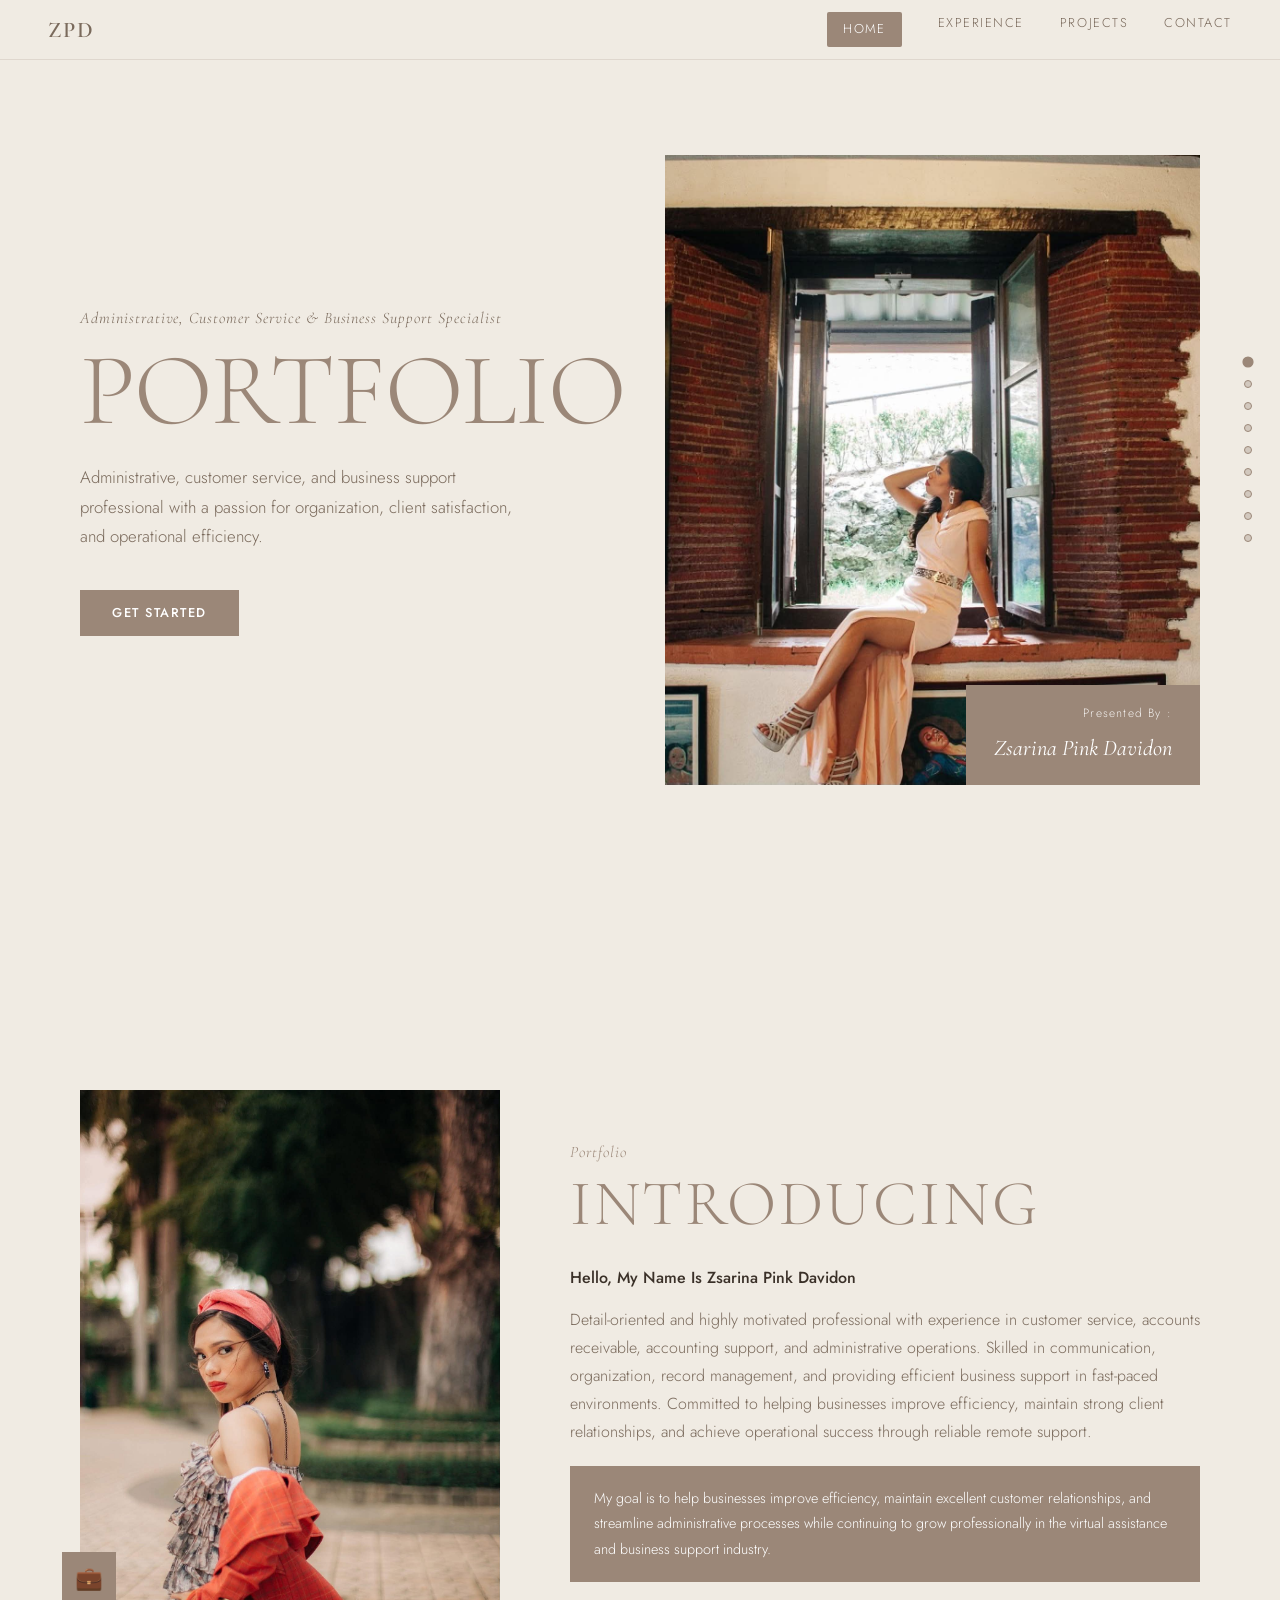
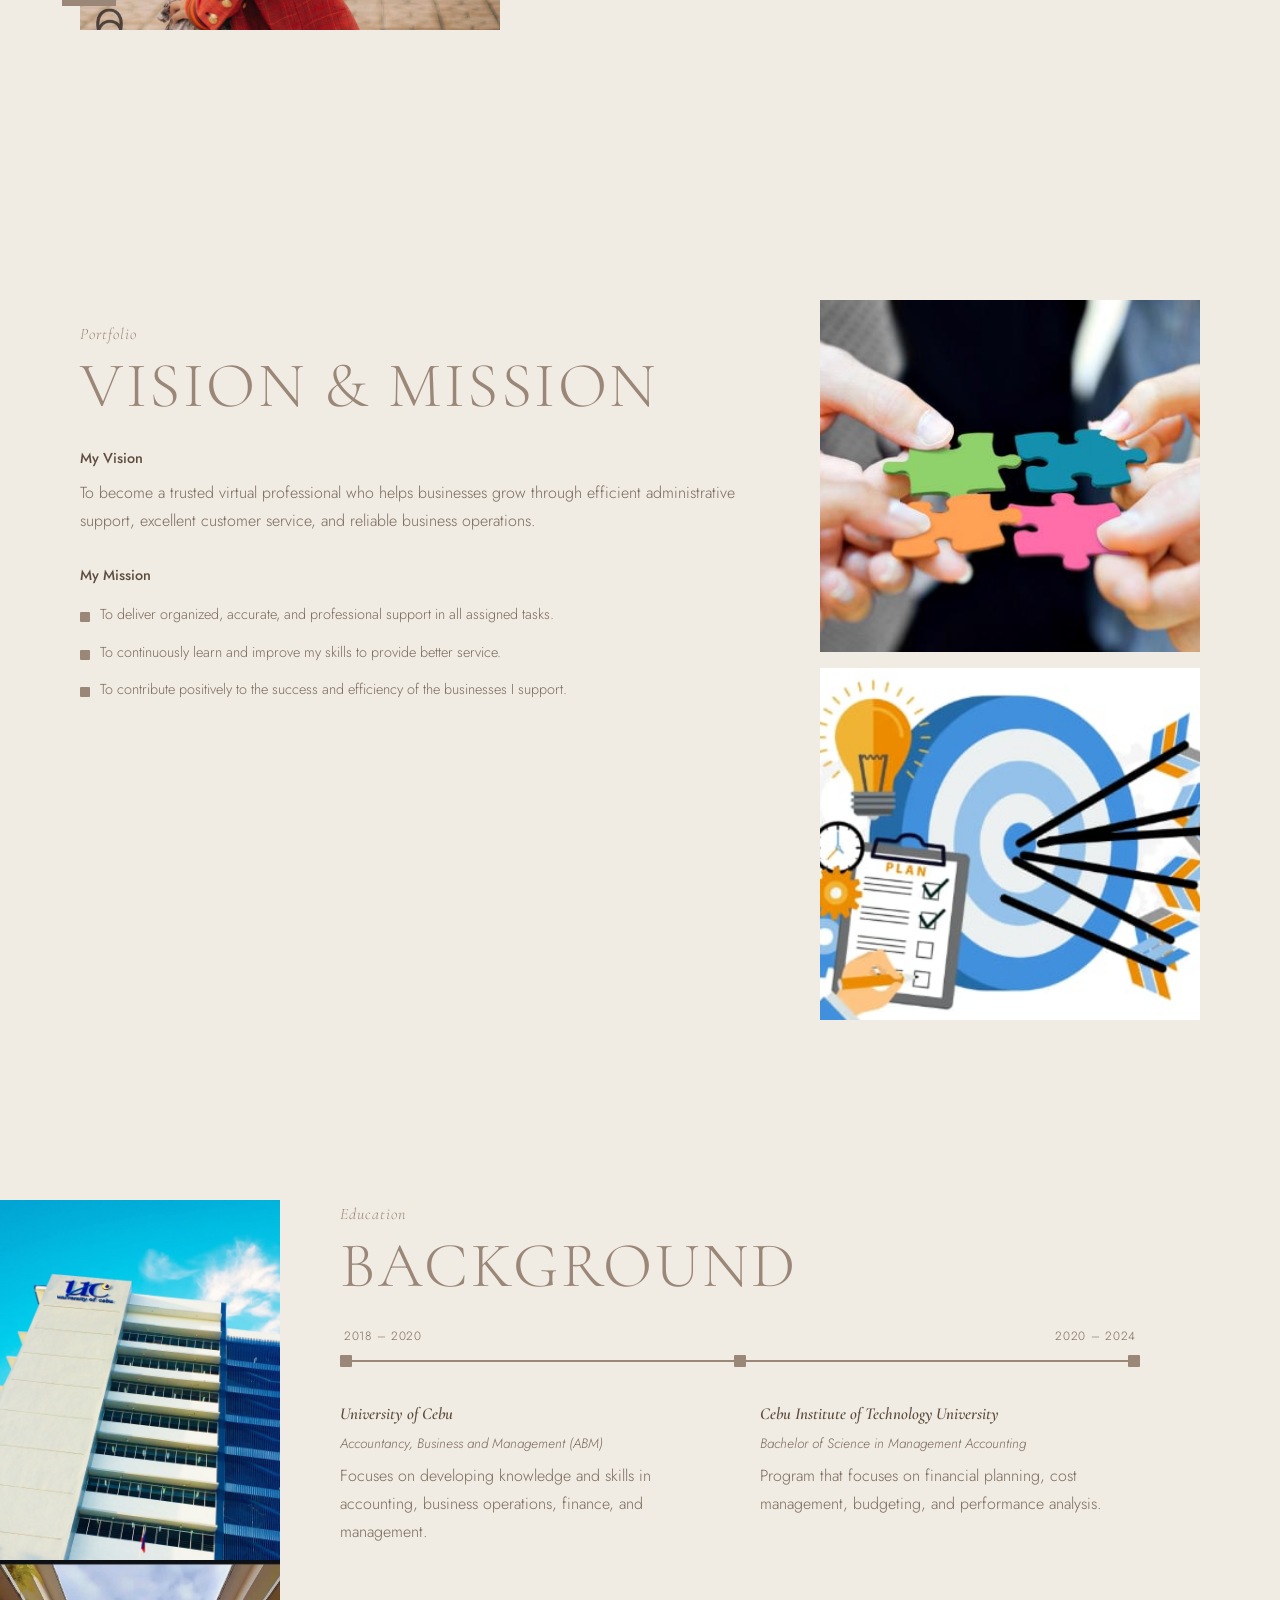
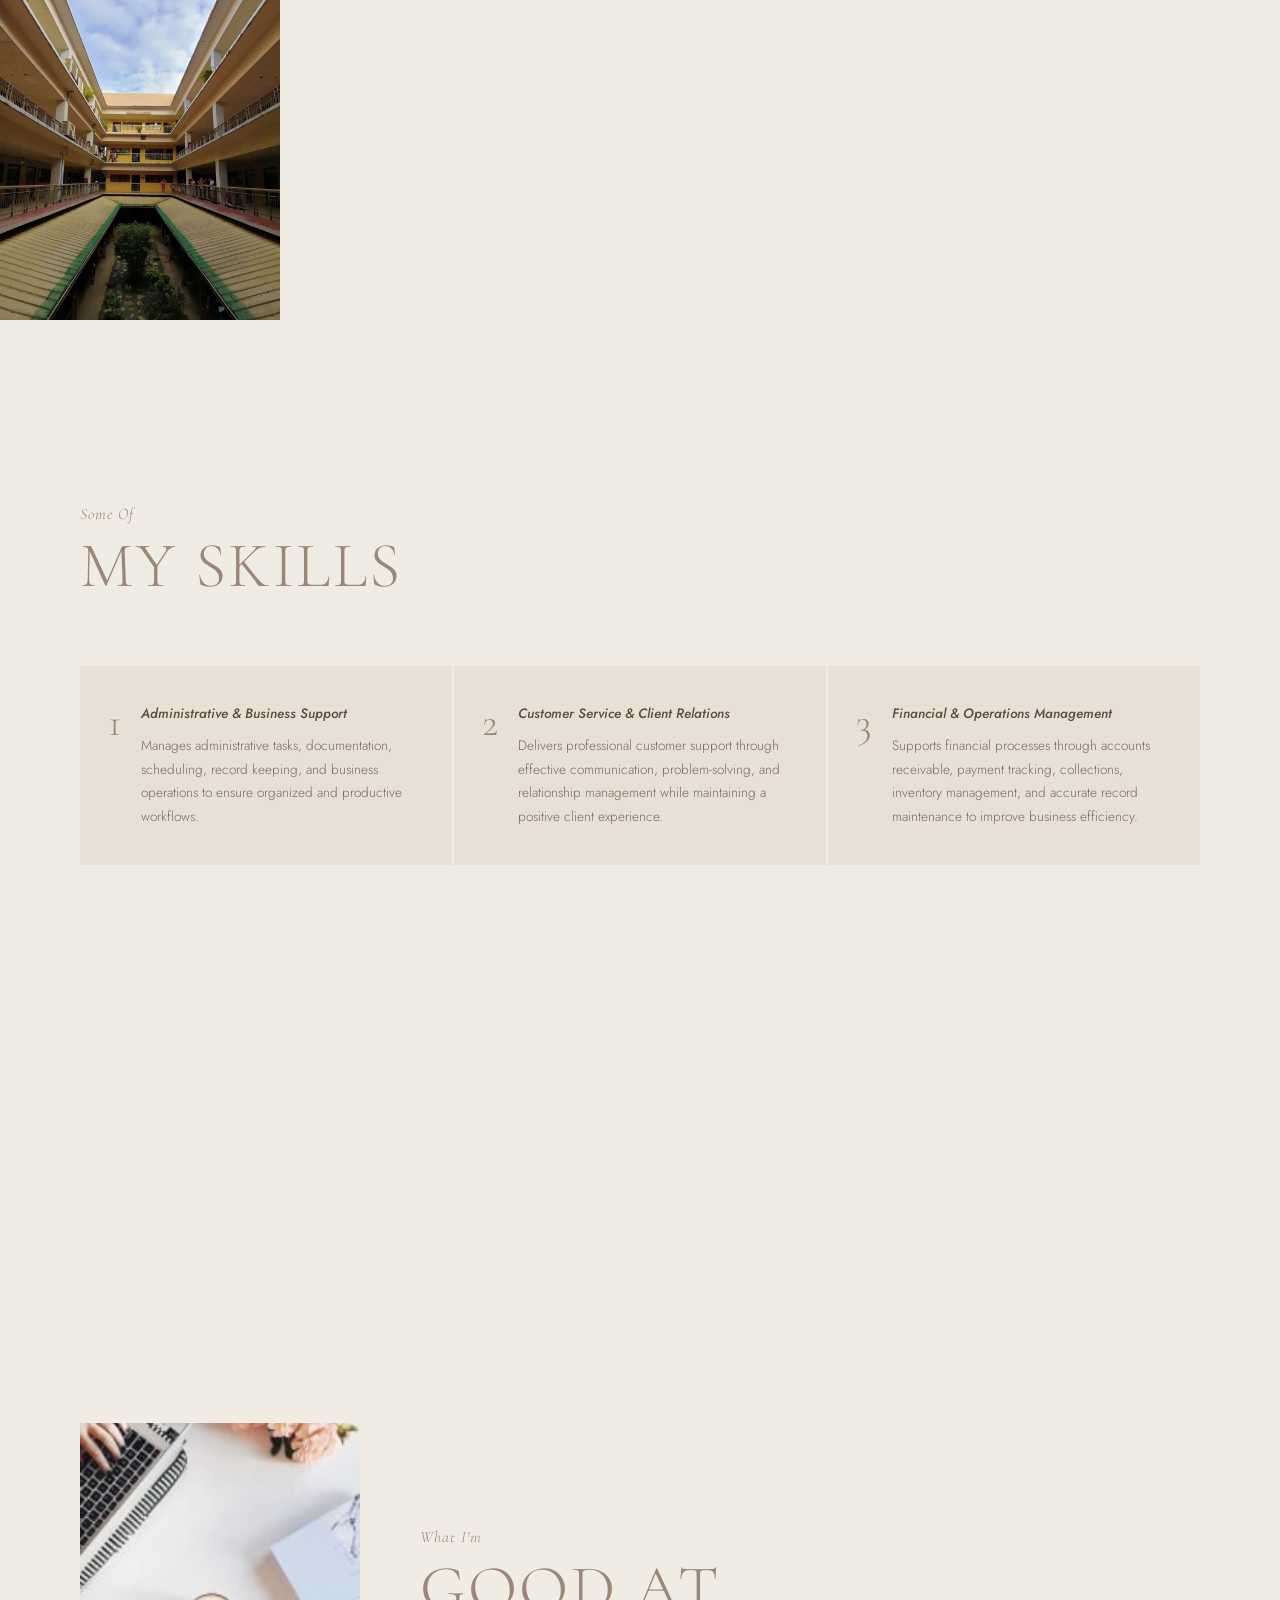
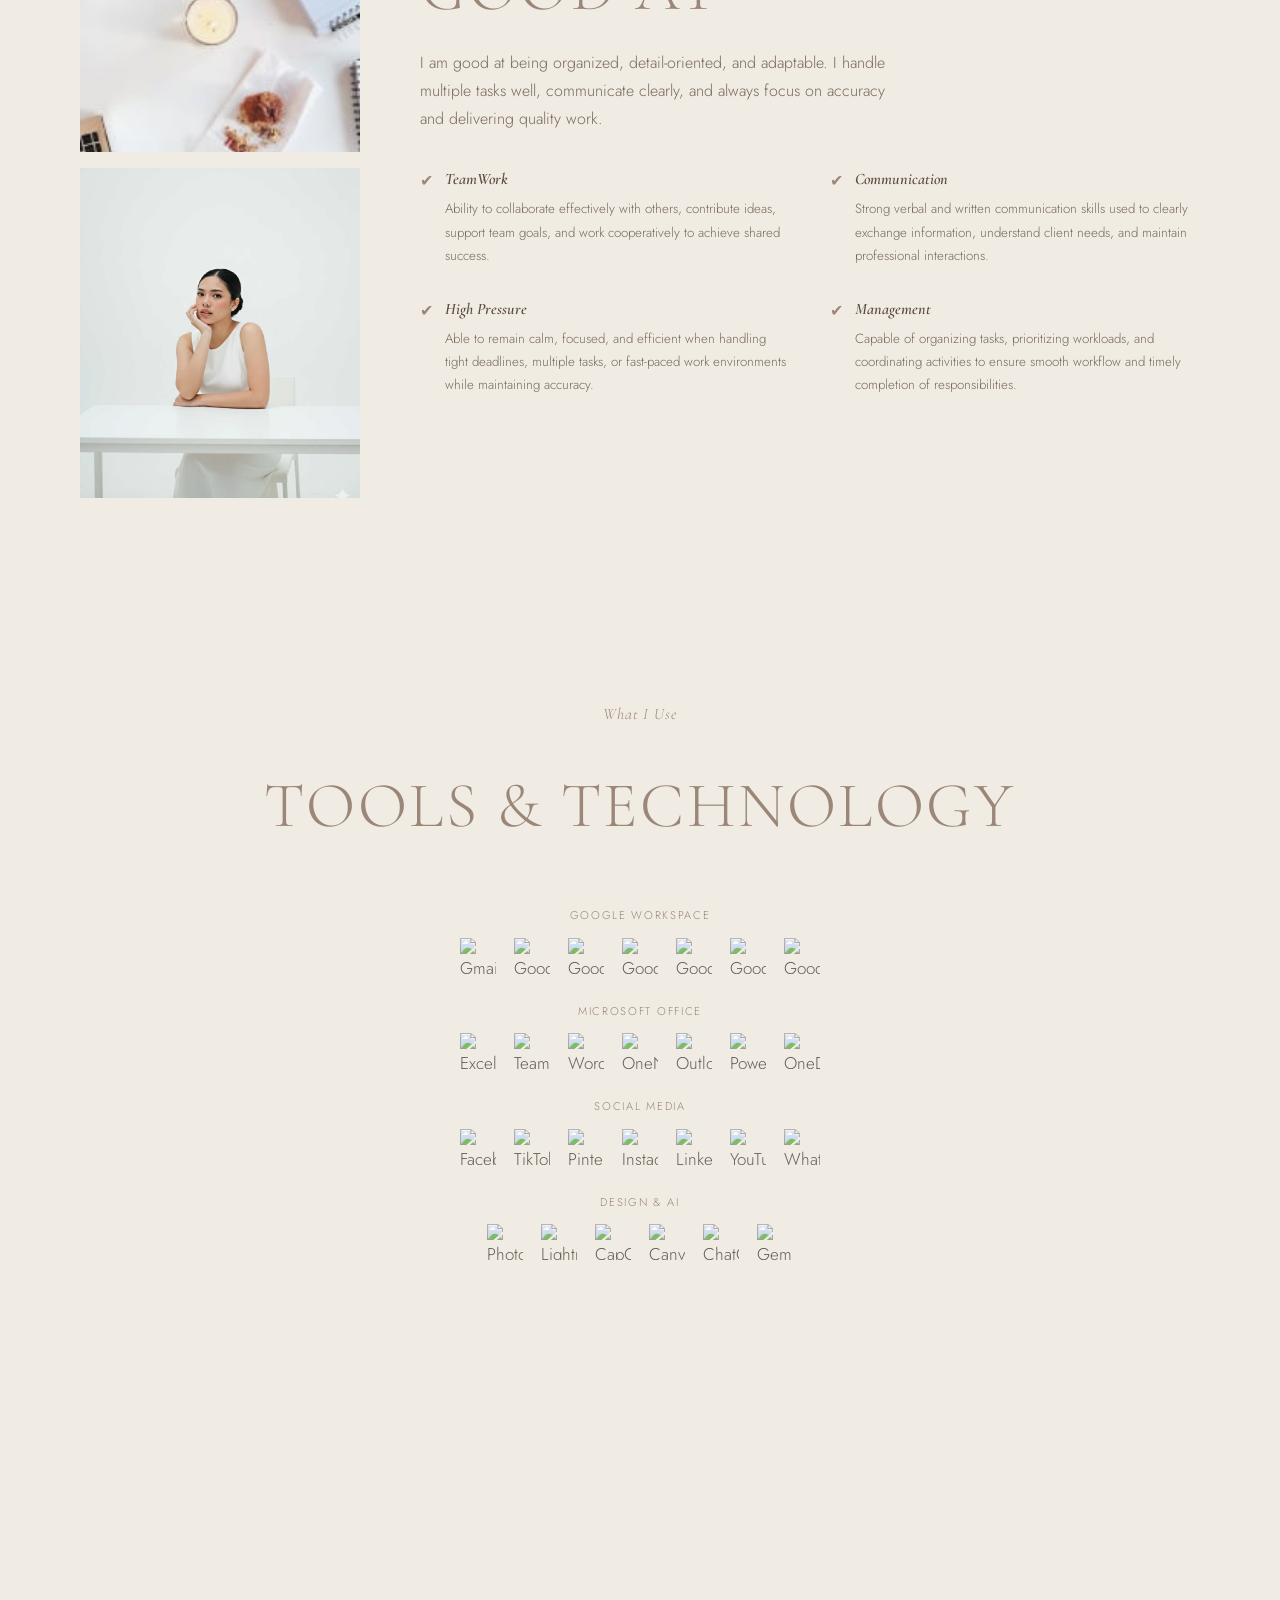
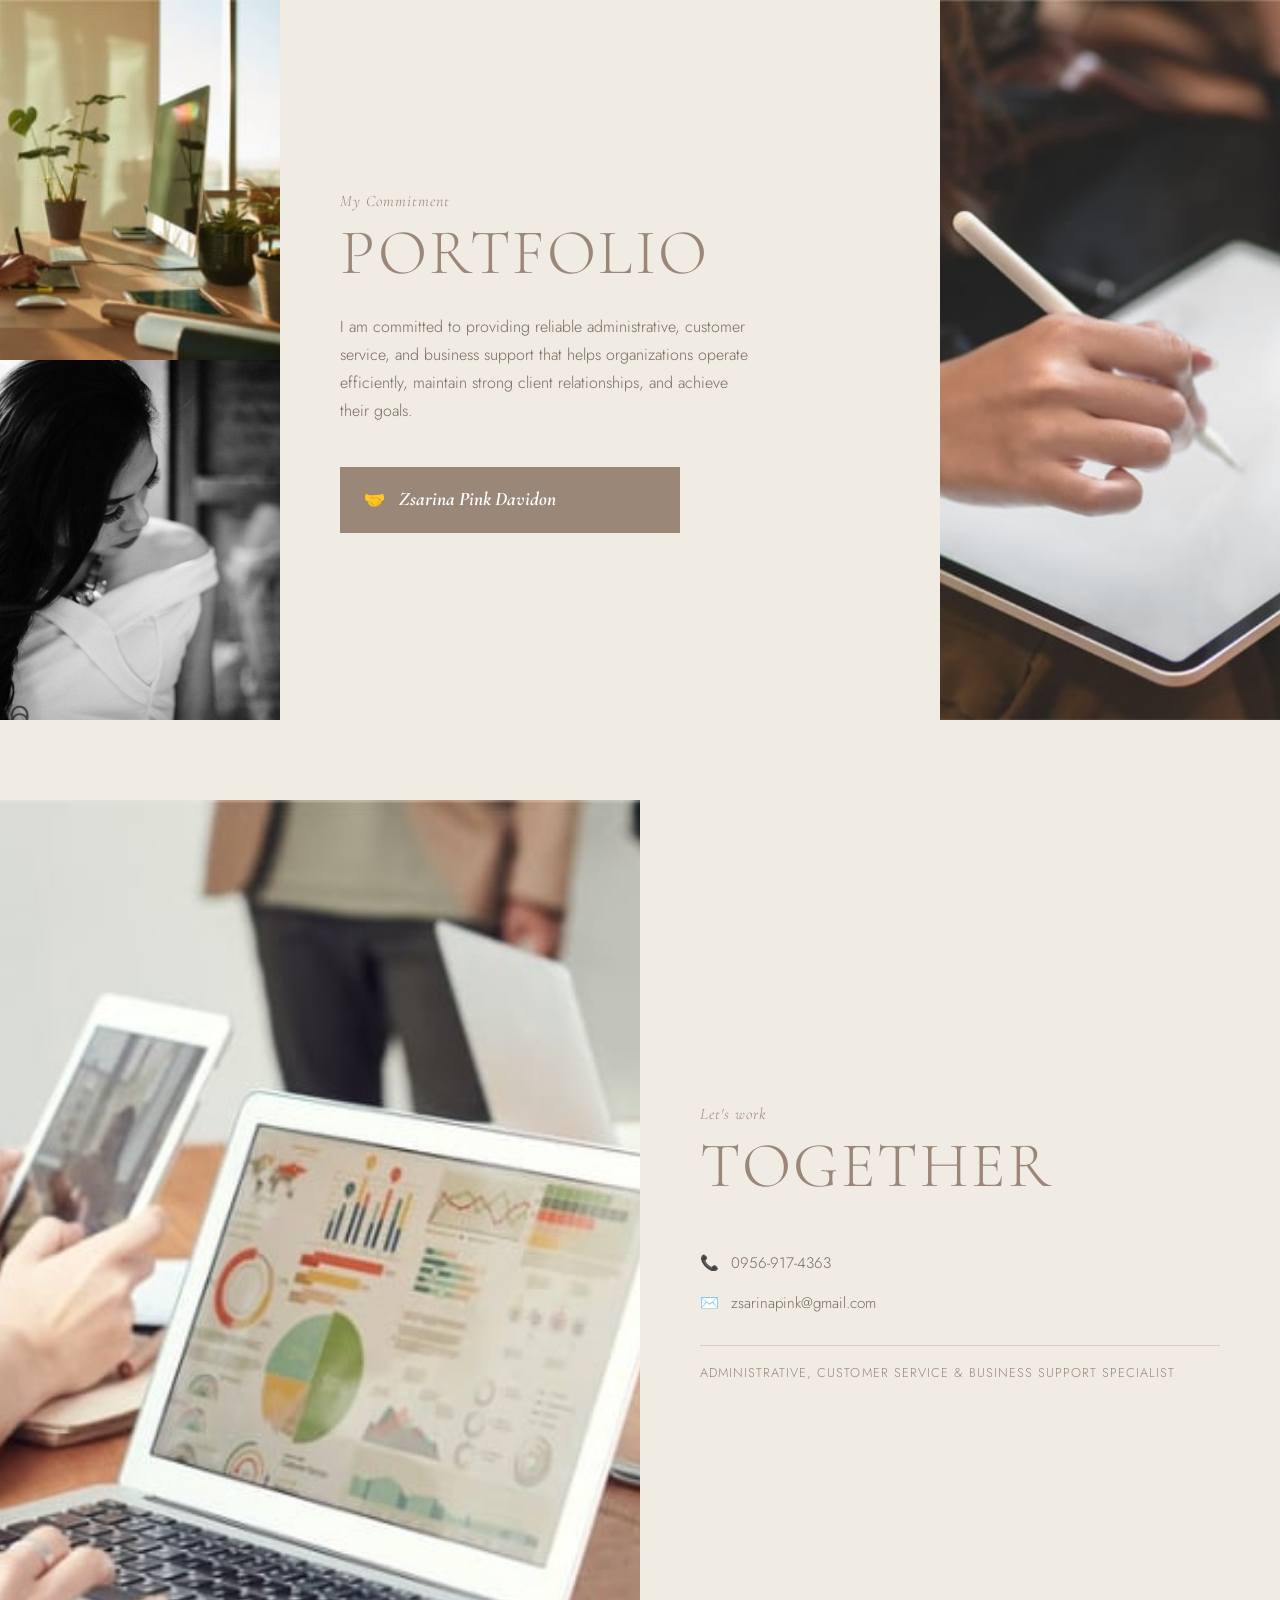
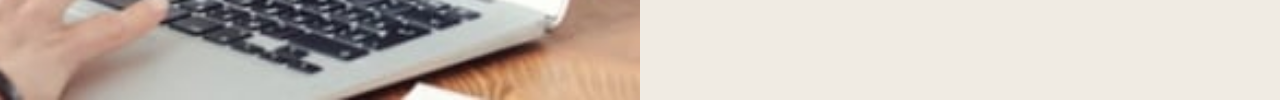
==== index.html @ 18679733 "partial" ====
<!DOCTYPE html>
<html lang="en">
<head>
  <meta charset="UTF-8" />
  <meta name="viewport" content="width=device-width, initial-scale=1.0"/>
  <title>Zsarina Pink Davidon | Portfolio</title>
  <link rel="preconnect" href="https://fonts.googleapis.com">
  <link href="https://fonts.googleapis.com/css2?family=Cormorant+Garamond:ital,wght@0,300;0,400;0,600;1,300;1,400&family=Jost:wght@300;400;500&display=swap" rel="stylesheet">
  <link rel="stylesheet" href="style.css" />
</head>
<body>

  <!-- TOP NAVBAR -->
  <nav class="topnav">
    <div class="topnav-logo">ZPD</div>
    <div class="topnav-links">
      <a href="index.html" class="active">Home</a>
      <a href="experience.html">Experience</a>
      <a href="projects.html">Projects</a>
      <a href="#contact">Contact</a>
    </div>
  </nav>

  <!-- RIGHT SCROLLSPY -->
  <nav class="scrollspy">
    <ul>
      <li><a href="#hero"       data-label="Home"       class="spy-dot active"></a></li>
      <li><a href="#about"      data-label="About"      class="spy-dot"></a></li>
      <li><a href="#vision"     data-label="Vision & Mission" class="spy-dot"></a></li>
      <li><a href="#education"  data-label="Education"  class="spy-dot"></a></li>
      <li><a href="#skills"     data-label="Skills"     class="spy-dot"></a></li>
      <li><a href="#strengths"  data-label="Strengths"  class="spy-dot"></a></li>
      <li><a href="#tools"      data-label="Tools"      class="spy-dot"></a></li>
      <li><a href="#commitment" data-label="Commitment" class="spy-dot"></a></li>
      <li><a href="#contact"    data-label="Contact"    class="spy-dot"></a></li>
    </ul>
  </nav>

  <!-- ─────────────── HERO ─────────────── -->
  <section id="hero" class="section hero">
    <div class="hero-text">
      <p class="eyebrow">Administrative, Customer Service & Business Support Specialist</p>
      <h1 class="display">PORTFOLIO</h1>
      <p class="hero-sub">Administrative, customer service, and business support professional with a passion for organization, client satisfaction, and operational efficiency.</p>
      <a href="#about" class="btn-primary">Get Started</a>
    </div>
    <div class="hero-photo">
      <div class="photo-frame">
        <img src="assets/hero.jpg" alt="Zsarina Pink Davidon" onerror="this.style.background='#c9b99a';this.removeAttribute('src')" />
        <div class="photo-label">
          <span>Presented By :</span>
          <strong>Zsarina Pink Davidon</strong>
        </div>
      </div>
    </div>
  </section>

  <!-- ─────────────── ABOUT ─────────────── -->
  <section id="about" class="section about">
    <div class="about-photo">
      <img src="assets/about.jpg" alt="Zsarina" onerror="this.style.background='#d4c5b2';this.removeAttribute('src')" />
      <div class="briefcase-badge">💼</div>
    </div>
    <div class="about-text">
      <p class="eyebrow italic">Portfolio</p>
      <h2 class="display-md">INTRODUCING</h2>
      <h3 class="subheading">Hello, My Name Is Zsarina Pink Davidon</h3>
      <p>Detail-oriented and highly motivated professional with experience in customer service, accounts receivable, accounting support, and administrative operations. Skilled in communication, organization, record management, and providing efficient business support in fast-paced environments. Committed to helping businesses improve efficiency, maintain strong client relationships, and achieve operational success through reliable remote support.</p>
      <div class="goal-box">
        <p>My goal is to help businesses improve efficiency, maintain excellent customer relationships, and streamline administrative processes while continuing to grow professionally in the virtual assistance and business support industry.</p>
      </div>
    </div>
  </section>

  <!-- ─────────────── VISION & MISSION ─────────────── -->
  <section id="vision" class="section vision">
    <div class="vision-left">
      <p class="eyebrow italic">Portfolio</p>
      <h2 class="display-md">VISION &amp; MISSION</h2>
      <div class="vm-block">
        <h4>My Vision</h4>
        <p>To become a trusted virtual professional who helps businesses grow through efficient administrative support, excellent customer service, and reliable business operations.</p>
      </div>
      <div class="vm-block">
        <h4>My Mission</h4>
        <ul class="mission-list">
          <li>To deliver organized, accurate, and professional support in all assigned tasks.</li>
          <li>To continuously learn and improve my skills to provide better service.</li>
          <li>To contribute positively to the success and efficiency of the businesses I support.</li>
        </ul>
      </div>
    </div>
    <div class="vision-right">
      <div class="vision-img-top">
        <img src="assets/vision1.jpg" alt="Vision" onerror="this.style.background='#c9b99a';this.removeAttribute('src')" />
      </div>
      <div class="vision-img-bot">
        <img src="assets/vision2.jpg" alt="Mission" onerror="this.style.background='#b5a694';this.removeAttribute('src')" />
      </div>
    </div>
  </section>

  <!-- ─────────────── EDUCATION ─────────────── -->
  <section id="education" class="section education">
    <div class="edu-photos">
      <img src="assets/edu1.jpg" alt="University of Cebu" onerror="this.style.background='#d4c5b2';this.removeAttribute('src')" />
      <img src="assets/edu2.jpg" alt="CIT-U" onerror="this.style.background='#c0b09e';this.removeAttribute('src')" />
    </div>
    <div class="edu-content">
      <p class="eyebrow italic">Education</p>
      <h2 class="display-md">BACKGROUND</h2>
      <div class="timeline">
        <div class="timeline-line">
          <span class="tl-year">2018 – 2020</span>
          <span class="tl-year">2020 – 2024</span>
        </div>
        <div class="tl-bar">
          <div class="tl-dot"></div>
          <div class="tl-dot"></div>
          <div class="tl-dot end"></div>
        </div>
        <div class="edu-cards">
          <div class="edu-card">
            <h4>University of Cebu</h4>
            <p class="edu-course">Accountancy, Business and Management (ABM)</p>
            <p>Focuses on developing knowledge and skills in accounting, business operations, finance, and management.</p>
          </div>
          <div class="edu-card">
            <h4>Cebu Institute of Technology University</h4>
            <p class="edu-course">Bachelor of Science in Management Accounting</p>
            <p>Program that focuses on financial planning, cost management, budgeting, and performance analysis.</p>
          </div>
        </div>
      </div>
    </div>
  </section>

  <!-- ─────────────── SKILLS ─────────────── -->
  <section id="skills" class="section skills">
    <div class="skills-header">
      <p class="eyebrow italic">Some Of</p>
      <h2 class="display-md">MY SKILLS</h2>
    </div>
    <div class="skills-grid">
      <div class="skill-card">
        <div class="skill-num">1</div>
        <div class="skill-text">
          <h4>Administrative &amp; Business Support</h4>
          <p>Manages administrative tasks, documentation, scheduling, record keeping, and business operations to ensure organized and productive workflows.</p>
        </div>
      </div>
      <div class="skill-card">
        <div class="skill-num">2</div>
        <div class="skill-text">
          <h4>Customer Service &amp; Client Relations</h4>
          <p>Delivers professional customer support through effective communication, problem-solving, and relationship management while maintaining a positive client experience.</p>
        </div>
      </div>
      <div class="skill-card">
        <div class="skill-num">3</div>
        <div class="skill-text">
          <h4>Financial &amp; Operations Management</h4>
          <p>Supports financial processes through accounts receivable, payment tracking, collections, inventory management, and accurate record maintenance to improve business efficiency.</p>
        </div>
      </div>
    </div>
  </section>

  <!-- ─────────────── STRENGTHS ─────────────── -->
  <section id="strengths" class="section strengths">
    <div class="strengths-photos">
      <img src="assets/str1.jpg" alt="Strengths" onerror="this.style.background='#d4c5b2';this.removeAttribute('src')" />
      <img src="assets/str2.jpg" alt="Working" onerror="this.style.background='#c0b09e';this.removeAttribute('src')" />
    </div>
    <div class="strengths-content">
      <p class="eyebrow italic">What I'm</p>
      <h2 class="display-md">GOOD AT</h2>
      <p class="strengths-sub">I am good at being organized, detail-oriented, and adaptable. I handle multiple tasks well, communicate clearly, and always focus on accuracy and delivering quality work.</p>
      <div class="strengths-grid">
        <div class="strength-item">
          <span class="strength-icon">✔</span>
          <div>
            <h5>TeamWork</h5>
            <p>Ability to collaborate effectively with others, contribute ideas, support team goals, and work cooperatively to achieve shared success.</p>
          </div>
        </div>
        <div class="strength-item">
          <span class="strength-icon">✔</span>
          <div>
            <h5>Communication</h5>
            <p>Strong verbal and written communication skills used to clearly exchange information, understand client needs, and maintain professional interactions.</p>
          </div>
        </div>
        <div class="strength-item">
          <span class="strength-icon">✔</span>
          <div>
            <h5>High Pressure</h5>
            <p>Able to remain calm, focused, and efficient when handling tight deadlines, multiple tasks, or fast-paced work environments while maintaining accuracy.</p>
          </div>
        </div>
        <div class="strength-item">
          <span class="strength-icon">✔</span>
          <div>
            <h5>Management</h5>
            <p>Capable of organizing tasks, prioritizing workloads, and coordinating activities to ensure smooth workflow and timely completion of responsibilities.</p>
          </div>
        </div>
      </div>
    </div>
  </section>

  <!-- ─────────────── TOOLS ─────────────── -->
  <section id="tools" class="section tools">
    <p class="eyebrow italic">What I Use</p>
    <h2 class="display-md">TOOLS &amp; TECHNOLOGY</h2>
    <div class="tools-groups">
      <div class="tools-group">
        <p class="tools-label">Google Workspace</p>
        <div class="tools-icons">
          <img src="https://cdn.simpleicons.org/gmail/EA4335" title="Gmail" alt="Gmail" />
          <img src="https://cdn.simpleicons.org/googlecalendar/4285F4" title="Google Calendar" alt="Google Calendar" />
          <img src="https://cdn.simpleicons.org/googledrive/34A853" title="Google Drive" alt="Google Drive" />
          <img src="https://cdn.simpleicons.org/googlemeet/00897B" title="Google Meet" alt="Google Meet" />
          <img src="https://cdn.simpleicons.org/googledocs/4285F4" title="Google Docs" alt="Google Docs" />
          <img src="https://cdn.simpleicons.org/googlesheets/34A853" title="Google Sheets" alt="Google Sheets" />
          <img src="https://cdn.simpleicons.org/googleslides/FBBC04" title="Google Slides" alt="Google Slides" />
        </div>
      </div>
      <div class="tools-group">
        <p class="tools-label">Microsoft Office</p>
        <div class="tools-icons">
          <img src="https://cdn.simpleicons.org/microsoftexcel/217346" title="Excel" alt="Excel" />
          <img src="https://cdn.simpleicons.org/microsoftteams/6264A7" title="Teams" alt="Teams" />
          <img src="https://cdn.simpleicons.org/microsoftword/2B579A" title="Word" alt="Word" />
          <img src="https://cdn.simpleicons.org/microsoftonenote/7719AA" title="OneNote" alt="OneNote" />
          <img src="https://cdn.simpleicons.org/microsoftoutlook/0078D4" title="Outlook" alt="Outlook" />
          <img src="https://cdn.simpleicons.org/microsoftpowerpoint/B7472A" title="PowerPoint" alt="PowerPoint" />
          <img src="https://cdn.simpleicons.org/microsoftonedrive/0078D4" title="OneDrive" alt="OneDrive" />
        </div>
      </div>
      <div class="tools-group">
        <p class="tools-label">Social Media</p>
        <div class="tools-icons">
          <img src="https://cdn.simpleicons.org/facebook/1877F2" title="Facebook" alt="Facebook" />
          <img src="https://cdn.simpleicons.org/tiktok/000000" title="TikTok" alt="TikTok" />
          <img src="https://cdn.simpleicons.org/pinterest/E60023" title="Pinterest" alt="Pinterest" />
          <img src="https://cdn.simpleicons.org/instagram/E1306C" title="Instagram" alt="Instagram" />
          <img src="https://cdn.simpleicons.org/linkedin/0A66C2" title="LinkedIn" alt="LinkedIn" />
          <img src="https://cdn.simpleicons.org/youtube/FF0000" title="YouTube" alt="YouTube" />
          <img src="https://cdn.simpleicons.org/whatsapp/25D366" title="WhatsApp" alt="WhatsApp" />
        </div>
      </div>
      <div class="tools-group">
        <p class="tools-label">Design & AI</p>
        <div class="tools-icons">
          <img src="https://cdn.simpleicons.org/adobephotoshop/31A8FF" title="Photoshop" alt="Photoshop" />
          <img src="https://cdn.simpleicons.org/adobelightroom/31A8FF" title="Lightroom" alt="Lightroom" />
          <img src="https://cdn.simpleicons.org/capcut/000000" title="CapCut" alt="CapCut" />
          <img src="https://cdn.simpleicons.org/canva/00C4CC" title="Canva" alt="Canva" />
          <img src="https://cdn.simpleicons.org/openai/000000" title="ChatGPT" alt="ChatGPT" />
          <img src="https://cdn.simpleicons.org/googlegemini/8E75B2" title="Gemini" alt="Gemini" />
        </div>
      </div>
    </div>
  </section>

  <!-- ─────────────── COMMITMENT ─────────────── -->
  <section id="commitment" class="section commitment">
    <div class="commit-photos">
      <img src="assets/commit1.jpg" alt="Working" onerror="this.style.background='#d4c5b2';this.removeAttribute('src')" />
      <img src="assets/commit2.jpg" alt="Zsarina" onerror="this.style.background='#c0b09e';this.removeAttribute('src')" />
    </div>
    <div class="commit-text">
      <p class="eyebrow italic">My Commitment</p>
      <h2 class="display-md">PORTFOLIO</h2>
      <p>I am committed to providing reliable administrative, customer service, and business support that helps organizations operate efficiently, maintain strong client relationships, and achieve their goals.</p>
      <div class="commit-badge">
        <span>🤝</span>
        <strong>Zsarina Pink Davidon</strong>
      </div>
    </div>
    <div class="commit-photo-right">
      <img src="assets/commit3.jpg" alt="Commitment" onerror="this.style.background='#b5a694';this.removeAttribute('src')" />
    </div>
  </section>

  <!-- ─────────────── CONTACT ─────────────── -->
  <section id="contact" class="section contact">
    <div class="contact-photo">
      <img src="assets/contact.jpg" alt="Let's Work Together" onerror="this.style.background='#c9b99a';this.removeAttribute('src')" />
    </div>
    <div class="contact-text">
      <p class="eyebrow italic">Let's work</p>
      <h2 class="display-md">TOGETHER</h2>
      <div class="contact-info">
        <div class="contact-detail">
          <span>📞</span>
          <a href="tel:+639569174363">0956-917-4363</a>
        </div>
        <div class="contact-detail">
          <span>✉️</span>
          <a href="mailto:zsarinapink@gmail.com">zsarinapink@gmail.com</a>
        </div>
        <div class="contact-role">
          <p>Administrative, Customer Service &amp; Business Support Specialist</p>
        </div>
      </div>
    </div>
  </section>

  <script src="script.js"></script>
</body>
</html>
---- style.css ----
/* ─── TOKENS ─── */
:root {
  --cream:    #f0ebe3;
  --beige:    #e8e0d5;
  --taupe:    #9b8778;
  --taupe-dk: #7a6a5c;
  --brown:    #5c4c3e;
  --text:     #3a3028;
  --text-lt:  #7a6a5c;
  --white:    #ffffff;
  --font-display: 'Cormorant Garamond', serif;
  --font-body:    'Jost', sans-serif;
}

/* ─── RESET ─── */
*, *::before, *::after { box-sizing: border-box; margin: 0; padding: 0; }
html { scroll-behavior: smooth; }
body {
  background: var(--cream);
  color: var(--text);
  font-family: var(--font-body);
  font-weight: 300;
  font-size: 17px;
  line-height: 1.75;
  overflow-x: hidden;
}
img { display: block; width: 100%; height: 100%; object-fit: cover; }
a { text-decoration: none; color: inherit; }
ul { list-style: none; }

/* ─── TOP NAV ─── */
.topnav {
  position: fixed;
  top: 0; left: 0; right: 0;
  z-index: 100;
  display: flex;
  align-items: center;
  justify-content: space-between;
  padding: 0 48px;
  height: 60px;
  background: rgba(240,235,227,0.92);
  backdrop-filter: blur(8px);
  border-bottom: 1px solid rgba(155,135,120,0.2);
}
.topnav-logo {
  font-family: var(--font-display);
  font-size: 1.4rem;
  font-weight: 600;
  color: var(--taupe-dk);
  letter-spacing: 0.1em;
}
.topnav-links {
  display: flex;
  gap: 36px;
}
.topnav-links a {
  font-size: 0.8rem;
  letter-spacing: 0.12em;
  text-transform: uppercase;
  color: var(--text-lt);
  transition: color 0.2s;
}
.topnav-links a:hover,
.topnav-links a.active {
  color: var(--brown);
}
.topnav-links a.active {
  padding: 6px 16px;
  background: var(--taupe);
  color: var(--white);
  border-radius: 2px;
}

/* ─── SCROLLSPY ─── */
.scrollspy {
  position: fixed;
  right: 28px;
  top: 50%;
  transform: translateY(-50%);
  z-index: 99;
  display: flex;
  flex-direction: column;
  align-items: center;
}
.scrollspy ul {
  display: flex;
  flex-direction: column;
  gap: 14px;
  align-items: center;
}
.scrollspy li {
  position: relative;
}
.spy-dot {
  display: block;
  width: 8px;
  height: 8px;
  border-radius: 50%;
  background: rgba(155,135,120,0.35);
  border: 1.5px solid var(--taupe);
  transition: background 0.25s, transform 0.25s;
  cursor: pointer;
}
.spy-dot:hover,
.spy-dot.active {
  background: var(--taupe);
  transform: scale(1.4);
}
/* tooltip label */
.spy-dot::after {
  content: attr(data-label);
  position: absolute;
  right: 18px;
  top: 50%;
  transform: translateY(-50%);
  white-space: nowrap;
  font-family: var(--font-body);
  font-size: 0.7rem;
  letter-spacing: 0.08em;
  color: var(--taupe-dk);
  background: rgba(240,235,227,0.95);
  padding: 3px 10px;
  border-radius: 2px;
  border: 1px solid rgba(155,135,120,0.25);
  opacity: 0;
  pointer-events: none;
  transition: opacity 0.2s;
}
.scrollspy li:hover .spy-dot::after {
  opacity: 1;
}

/* ─── SECTION BASE ─── */
.section {
  min-height: 100vh;
  padding: 100px 80px 80px;
  display: flex;
  align-items: center;
  gap: 60px;
}

/* ─── TYPE ─── */
.eyebrow {
  font-family: var(--font-display);
  font-size: 1rem;
  font-style: italic;
  color: var(--taupe);
  letter-spacing: 0.06em;
  margin-bottom: 6px;
}
.display {
  font-family: var(--font-display);
  font-size: clamp(3.5rem, 8vw, 7rem);
  font-weight: 300;
  color: var(--taupe);
  line-height: 0.95;
  letter-spacing: -0.01em;
  margin-bottom: 24px;
}
.display-md {
  font-family: var(--font-display);
  font-size: clamp(2rem, 5vw, 4rem);
  font-weight: 300;
  color: var(--taupe);
  line-height: 1;
  letter-spacing: 0.04em;
  margin-bottom: 28px;
  text-transform: uppercase;
}
.subheading {
  font-family: var(--font-body);
  font-size: 1rem;
  font-weight: 500;
  color: var(--text);
  margin-bottom: 14px;
}
p { color: var(--text-lt); margin-bottom: 14px; font-size: 1rem; }

/* ─── BUTTON ─── */
.btn-primary {
  display: inline-block;
  margin-top: 10px;
  padding: 12px 32px;
  background: var(--taupe);
  color: var(--white);
  font-family: var(--font-body);
  font-size: 0.8rem;
  font-weight: 500;
  letter-spacing: 0.12em;
  text-transform: uppercase;
  border: none;
  cursor: pointer;
  transition: background 0.2s;
}
.btn-primary:hover { background: var(--taupe-dk); }

/* ─── HERO ─── */
.hero {
  gap: 0;
  padding-top: 120px;
}
.hero-text {
  flex: 1;
  padding-right: 40px;
}
.hero-text .eyebrow {
  font-style: italic;
  font-size: 1rem;
  color: var(--text-lt);
  margin-bottom: 10px;
}
.hero-sub {
  max-width: 440px;
  margin-bottom: 28px;
  font-size: 1.05rem;
}
.hero-photo {
  flex: 1;
  max-width: 50%;
  height: 70vh;
  position: relative;
}
.photo-frame {
  width: 100%;
  height: 100%;
  position: relative;
  overflow: hidden;
}
.photo-frame img {
  width: 100%;
  height: 100%;
  object-fit: cover;
  min-height: 300px;
  background: #c9b99a;
}
.photo-label {
  position: absolute;
  bottom: 0; right: 0;
  background: var(--taupe);
  color: var(--white);
  padding: 18px 28px;
  text-align: right;
}
.photo-label span {
  display: block;
  font-size: 0.75rem;
  letter-spacing: 0.1em;
  margin-bottom: 4px;
  opacity: 0.85;
}
.photo-label strong {
  font-family: var(--font-display);
  font-size: 1.4rem;
  font-weight: 400;
  font-style: italic;
}

/* ─── ABOUT ─── */
.about { gap: 70px; }
.about-photo {
  flex: 0 0 420px;
  height: 540px;
  position: relative;
}
.about-photo img {
  width: 100%;
  height: 100%;
  object-fit: cover;
  min-height: 300px;
  background: #d4c5b2;
}
.briefcase-badge {
  position: absolute;
  bottom: 24px; left: -18px;
  width: 54px; height: 54px;
  background: var(--taupe);
  display: flex; align-items: center; justify-content: center;
  font-size: 1.4rem;
}
.about-text { flex: 1; }
.goal-box {
  background: var(--taupe);
  color: var(--white);
  padding: 20px 24px;
  margin-top: 20px;
}
.goal-box p { color: var(--white); margin: 0; font-size: 0.9rem; }

/* ─── VISION ─── */
.vision { align-items: flex-start; gap: 60px; }
.vision-left { flex: 1; padding-top: 20px; }
.vm-block { margin-bottom: 28px; }
.vm-block h4 {
  font-family: var(--font-body);
  font-weight: 500;
  font-size: 0.9rem;
  color: var(--brown);
  margin-bottom: 8px;
}
.mission-list { padding-left: 0; }
.mission-list li {
  padding: 6px 0 6px 20px;
  position: relative;
  color: var(--text-lt);
  font-size: 0.9rem;
}
.mission-list li::before {
  content: '';
  position: absolute;
  left: 0; top: 16px;
  width: 10px; height: 10px;
  background: var(--taupe);
  border-radius: 1px;
}
.vision-right {
  flex: 0 0 380px;
  display: flex;
  flex-direction: column;
  gap: 16px;
  height: 80vh;
}
.vision-img-top, .vision-img-bot {
  flex: 1;
  overflow: hidden;
}
.vision-img-top img, .vision-img-bot img { min-height: 150px; background: #c9b99a; }

/* ─── EDUCATION ─── */
.education { align-items: flex-start; gap: 0; padding-left: 0; }
.edu-photos {
  flex: 0 0 280px;
  height: 80vh;
  display: flex;
  flex-direction: column;
  gap: 0;
}
.edu-photos img { flex: 1; min-height: 150px; }
.edu-content { flex: 1; padding: 0 60px; }
.timeline { margin-top: 10px; }
.timeline-line {
  display: flex;
  justify-content: space-between;
  padding: 0 4px;
  margin-bottom: 8px;
}
.tl-year {
  font-family: var(--font-body);
  font-size: 0.75rem;
  color: var(--text-lt);
  letter-spacing: 0.06em;
}
.tl-bar {
  display: flex;
  align-items: center;
  gap: 0;
  margin-bottom: 32px;
  position: relative;
}
.tl-bar::before {
  content: '';
  position: absolute;
  left: 0; right: 0; top: 50%;
  height: 2px;
  background: var(--taupe);
  transform: translateY(-50%);
}
.tl-dot {
  width: 12px; height: 12px;
  background: var(--taupe);
  border-radius: 1px;
  flex-shrink: 0;
  position: relative;
  z-index: 1;
}
.tl-dot:nth-child(2) { margin: 0 auto; }
.edu-cards { display: grid; grid-template-columns: 1fr 1fr; gap: 40px; }
.edu-card h4 {
  font-family: var(--font-display);
  font-style: italic;
  font-size: 1.05rem;
  font-weight: 600;
  color: var(--brown);
  margin-bottom: 4px;
}
.edu-course {
  font-style: italic;
  font-size: 0.85rem;
  color: var(--taupe-dk);
  margin-bottom: 6px;
}

/* ─── SKILLS ─── */
.skills { flex-direction: column; align-items: flex-start; gap: 40px; }
.skills-header { }
.skills-grid {
  display: grid;
  grid-template-columns: repeat(3, 1fr);
  gap: 2px;
  width: 100%;
}
.skill-card {
  background: var(--beige);
  padding: 36px 28px;
  display: flex;
  gap: 20px;
  align-items: flex-start;
  transition: background 0.2s;
}
.skill-card:hover { background: var(--taupe); }
.skill-card:hover h4,
.skill-card:hover p { color: var(--white); }
.skill-num {
  font-family: var(--font-display);
  font-size: 2.5rem;
  font-weight: 300;
  color: var(--taupe);
  line-height: 1;
  flex-shrink: 0;
  transition: color 0.2s;
}
.skill-card:hover .skill-num { color: rgba(255,255,255,0.4); }
.skill-text h4 {
  font-family: var(--font-body);
  font-weight: 500;
  font-size: 0.85rem;
  color: var(--brown);
  margin-bottom: 8px;
  font-style: italic;
}
.skill-text p { font-size: 0.85rem; margin: 0; }

/* ─── STRENGTHS ─── */
.strengths { gap: 60px; }
.strengths-photos {
  flex: 0 0 280px;
  display: flex;
  flex-direction: column;
  gap: 16px;
  height: 75vh;
}
.strengths-photos img { flex: 1; min-height: 150px; }
.strengths-content { flex: 1; }
.strengths-sub { max-width: 480px; margin-bottom: 32px; }
.strengths-grid {
  display: grid;
  grid-template-columns: 1fr 1fr;
  gap: 28px 40px;
}
.strength-item { display: flex; gap: 12px; align-items: flex-start; }
.strength-icon {
  color: var(--taupe);
  font-size: 1rem;
  flex-shrink: 0;
  margin-top: 2px;
}
.strength-item h5 {
  font-family: var(--font-display);
  font-style: italic;
  font-size: 1rem;
  font-weight: 600;
  color: var(--brown);
  margin-bottom: 4px;
}
.strength-item p { font-size: 0.83rem; margin: 0; }

/* ─── TOOLS ─── */
.tools { flex-direction: column; align-items: center; text-align: center; gap: 40px; }
.tools .eyebrow { text-align: center; }
.tools-groups { display: flex; flex-direction: column; gap: 28px; width: 100%; max-width: 780px; }
.tools-group { }
.tools-label {
  font-size: 0.7rem;
  letter-spacing: 0.15em;
  text-transform: uppercase;
  color: var(--taupe);
  margin-bottom: 12px;
}
.tools-icons {
  display: flex;
  flex-wrap: wrap;
  justify-content: center;
  gap: 18px;
}
.tools-icons img {
  width: 36px; height: 36px;
  object-fit: contain;
  opacity: 0.75;
  transition: opacity 0.2s, transform 0.2s;
  filter: none;
}
.tools-icons img:hover { opacity: 1; transform: scale(1.15); }

/* ─── COMMITMENT ─── */
.commitment { gap: 0; padding: 100px 0 80px; position: relative; }
.commit-photos {
  flex: 0 0 280px;
  display: flex;
  flex-direction: column;
  gap: 0;
  height: 80vh;
}
.commit-photos img { flex: 1; min-height: 150px; }
.commit-text {
  flex: 1;
  padding: 0 60px;
  display: flex;
  flex-direction: column;
  justify-content: center;
}
.commit-text p { max-width: 420px; }
.commit-badge {
  margin-top: 28px;
  display: flex;
  align-items: center;
  gap: 14px;
  background: var(--taupe);
  color: var(--white);
  padding: 16px 24px;
  max-width: 340px;
}
.commit-badge strong {
  font-family: var(--font-display);
  font-style: italic;
  font-size: 1.2rem;
}
.commit-photo-right {
  flex: 0 0 340px;
  height: 80vh;
  overflow: hidden;
}
.commit-photo-right img { min-height: 300px; }

/* ─── CONTACT ─── */
.contact { gap: 0; padding: 0; }
.contact-photo {
  flex: 0 0 50%;
  height: 100vh;
  overflow: hidden;
}
.contact-photo img { height: 100%; min-height: 400px; background: #c9b99a; }
.contact-text {
  flex: 1;
  padding: 80px 60px;
  display: flex;
  flex-direction: column;
  justify-content: center;
}
.contact-info { margin-top: 24px; }
.contact-detail {
  display: flex;
  align-items: center;
  gap: 12px;
  margin-bottom: 14px;
  font-size: 0.95rem;
}
.contact-detail a { color: var(--text-lt); transition: color 0.2s; }
.contact-detail a:hover { color: var(--brown); }
.contact-role {
  margin-top: 28px;
  padding: 16px 0;
  border-top: 1px solid rgba(155,135,120,0.3);
}
.contact-role p {
  font-size: 0.8rem;
  letter-spacing: 0.08em;
  text-transform: uppercase;
  color: var(--taupe);
  margin: 0;
}

/* ─── RESPONSIVE ─── */
@media (max-width: 900px) {
  .section { flex-direction: column; padding: 100px 28px 60px; gap: 36px; }
  .hero { flex-direction: column-reverse; }
  .hero-photo { max-width: 100%; width: 100%; height: 50vh; }
  .about-photo { flex: 0 0 320px; width: 100%; }
  .edu-photos { flex-direction: row; height: 200px; flex: none; width: 100%; }
  .skills-grid { grid-template-columns: 1fr; }
  .strengths-photos { flex-direction: row; height: 200px; flex: none; width: 100%; }
  .strengths-grid { grid-template-columns: 1fr; }
  .commit-photos { flex-direction: row; height: 200px; flex: none; width: 100%; }
  .commit-photo-right { display: none; }
  .contact { flex-direction: column; }
  .contact-photo { flex: none; width: 100%; height: 40vh; }
  .contact-text { padding: 40px 28px; }
  .scrollspy { display: none; }
  .topnav { padding: 0 20px; }
  .vision-right { flex: none; width: 100%; height: 50vh; flex-direction: row; }
  .edu-cards { grid-template-columns: 1fr; }
}
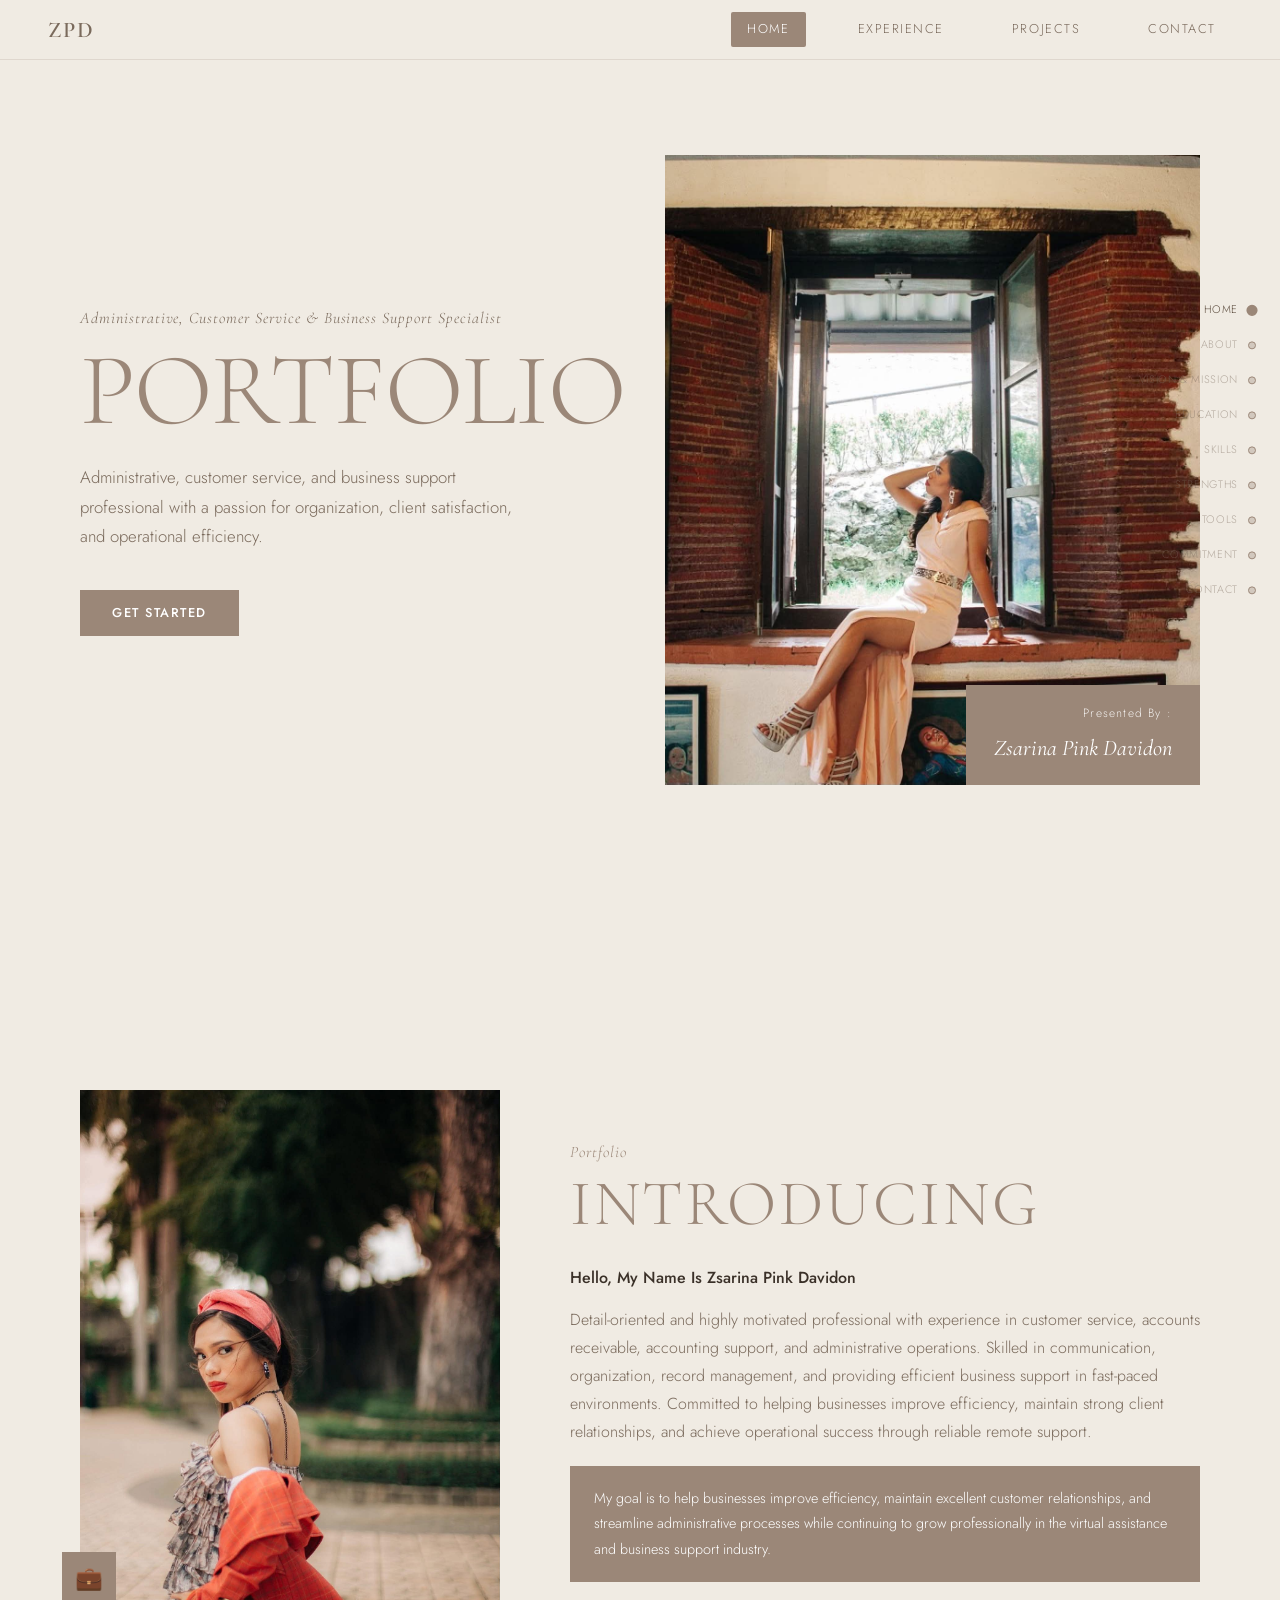
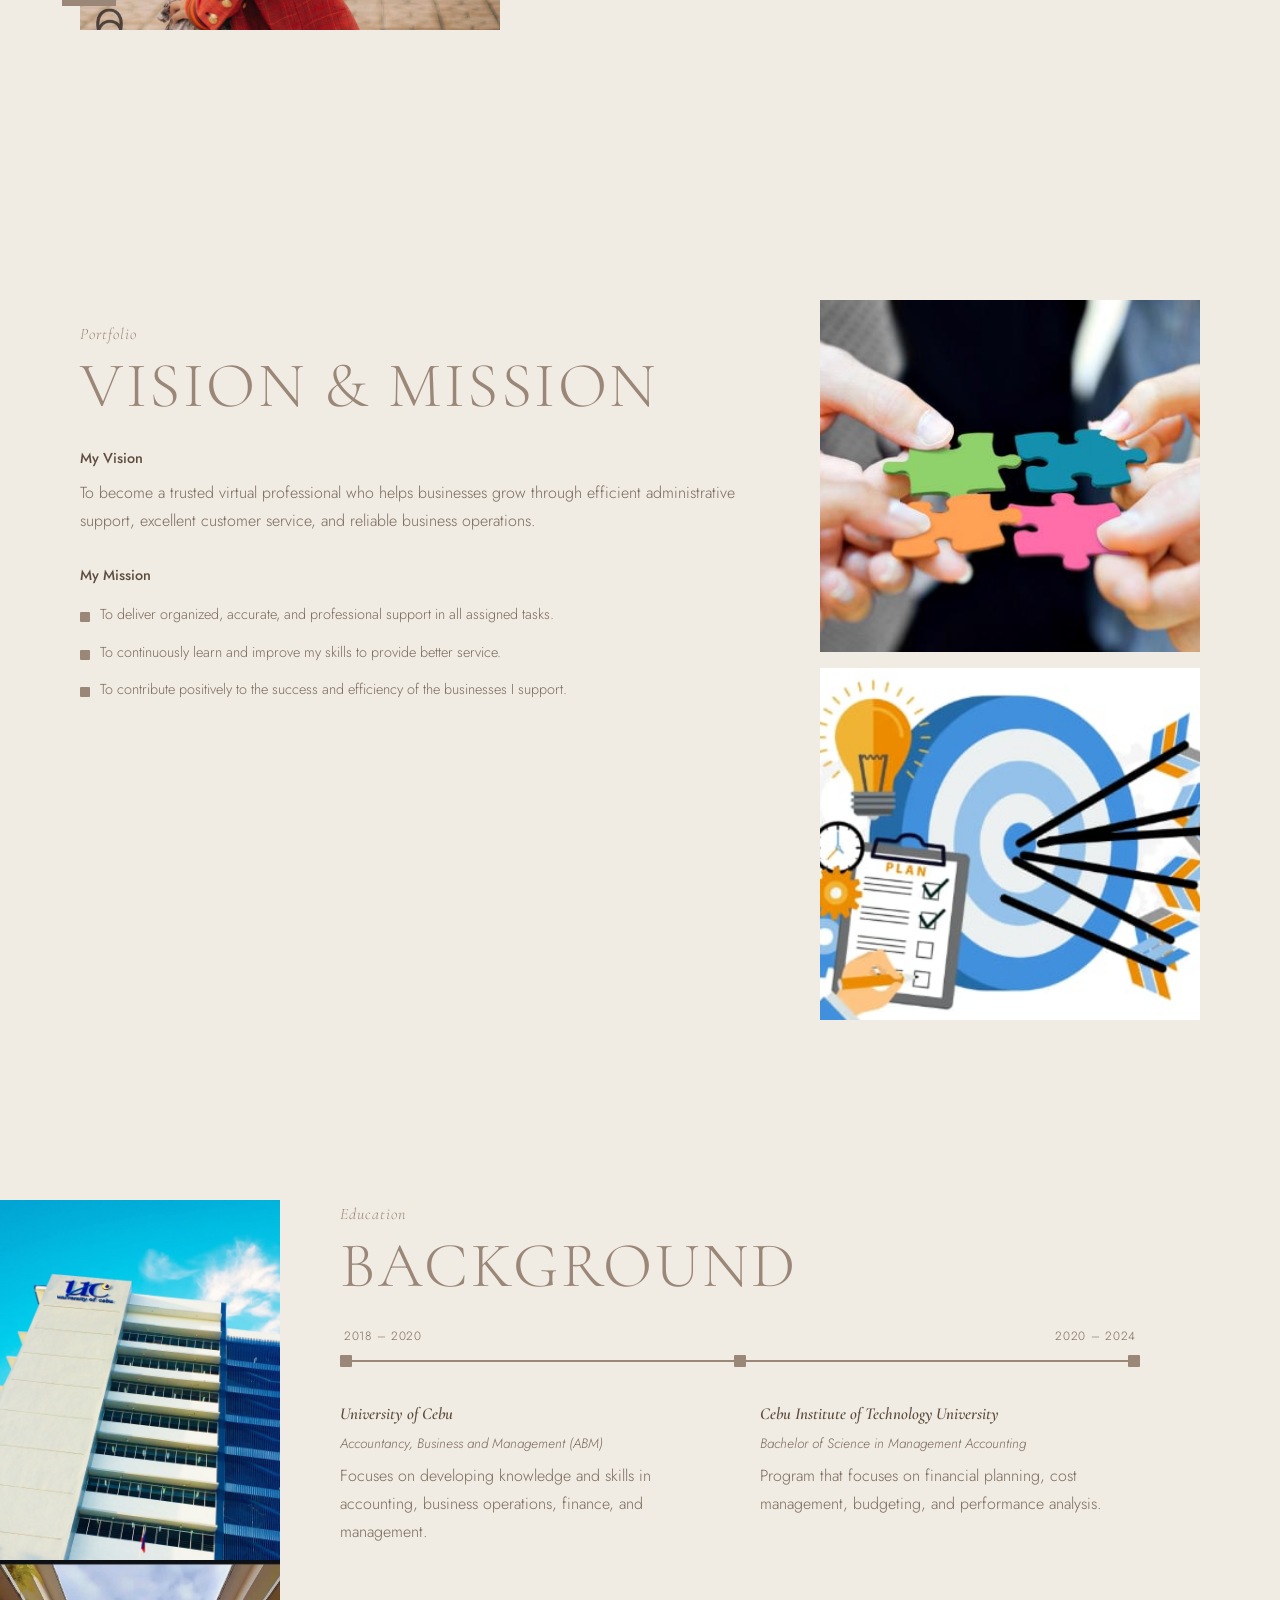
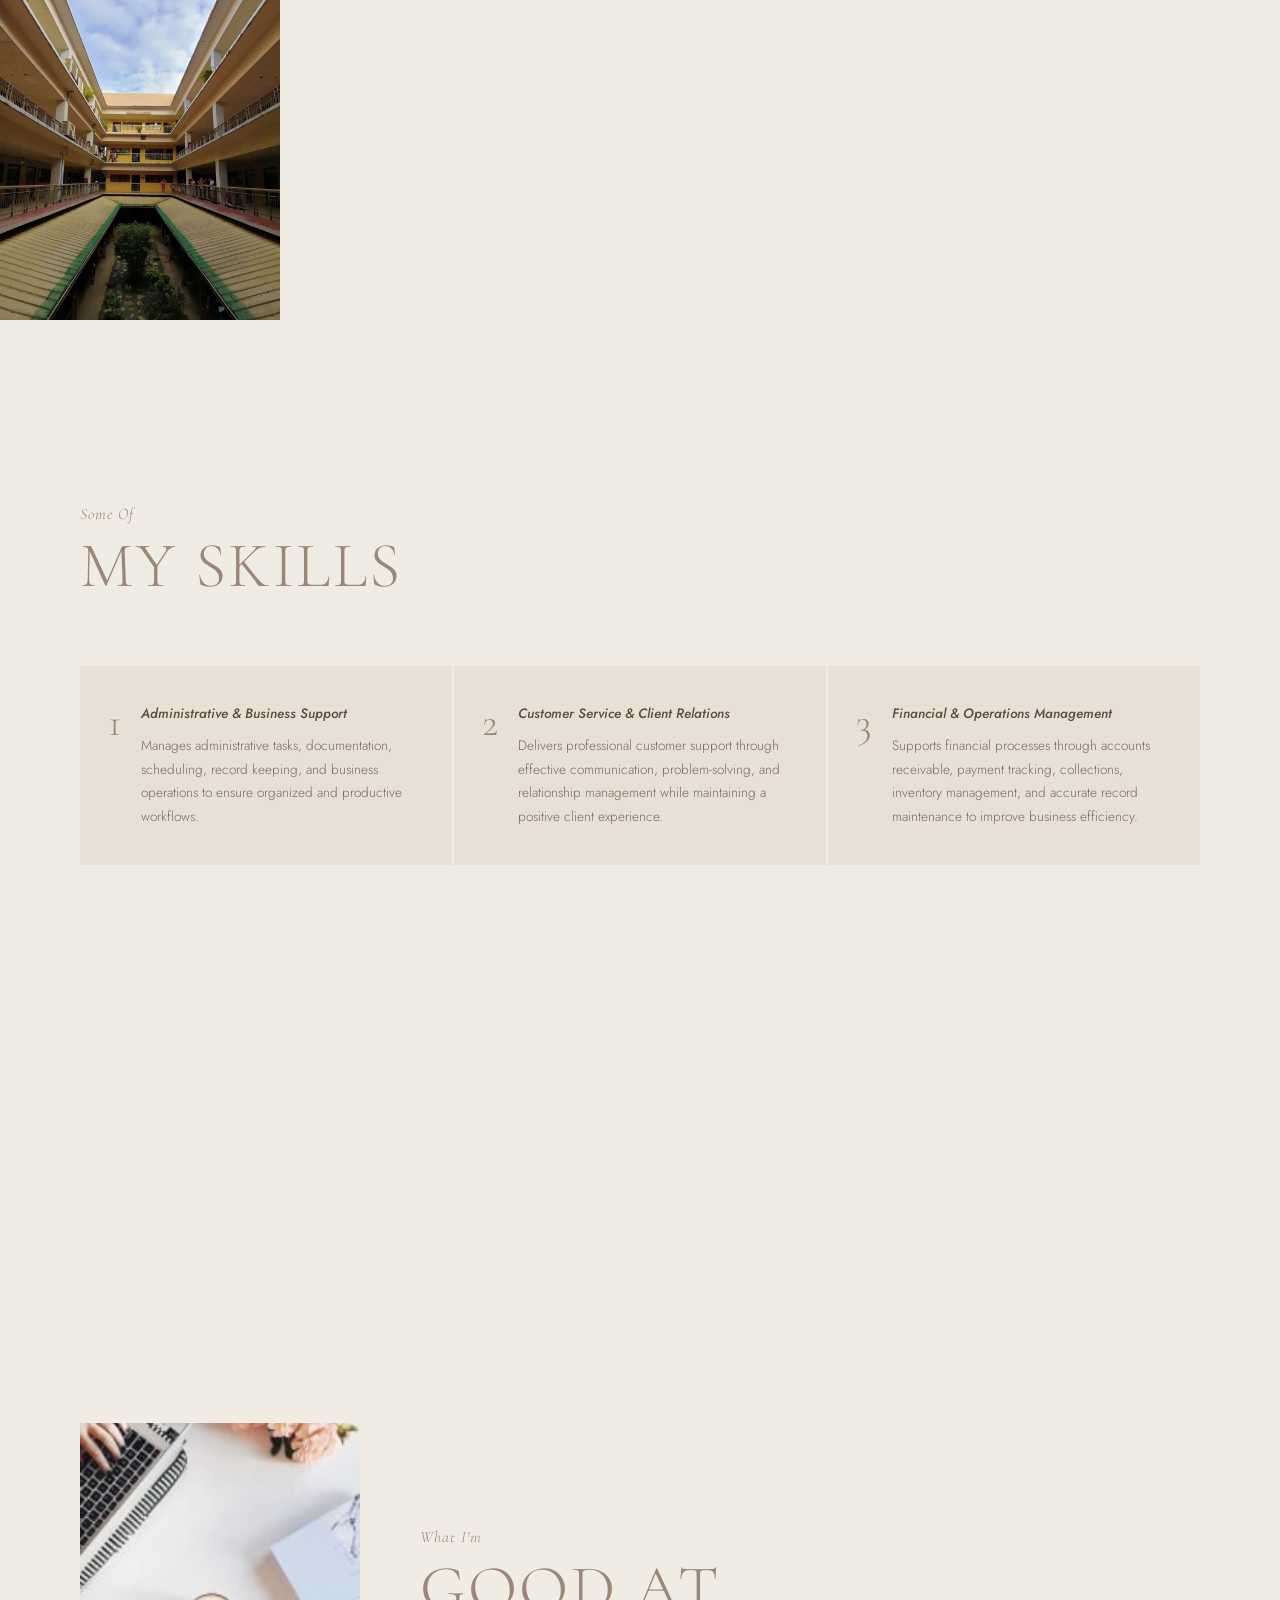
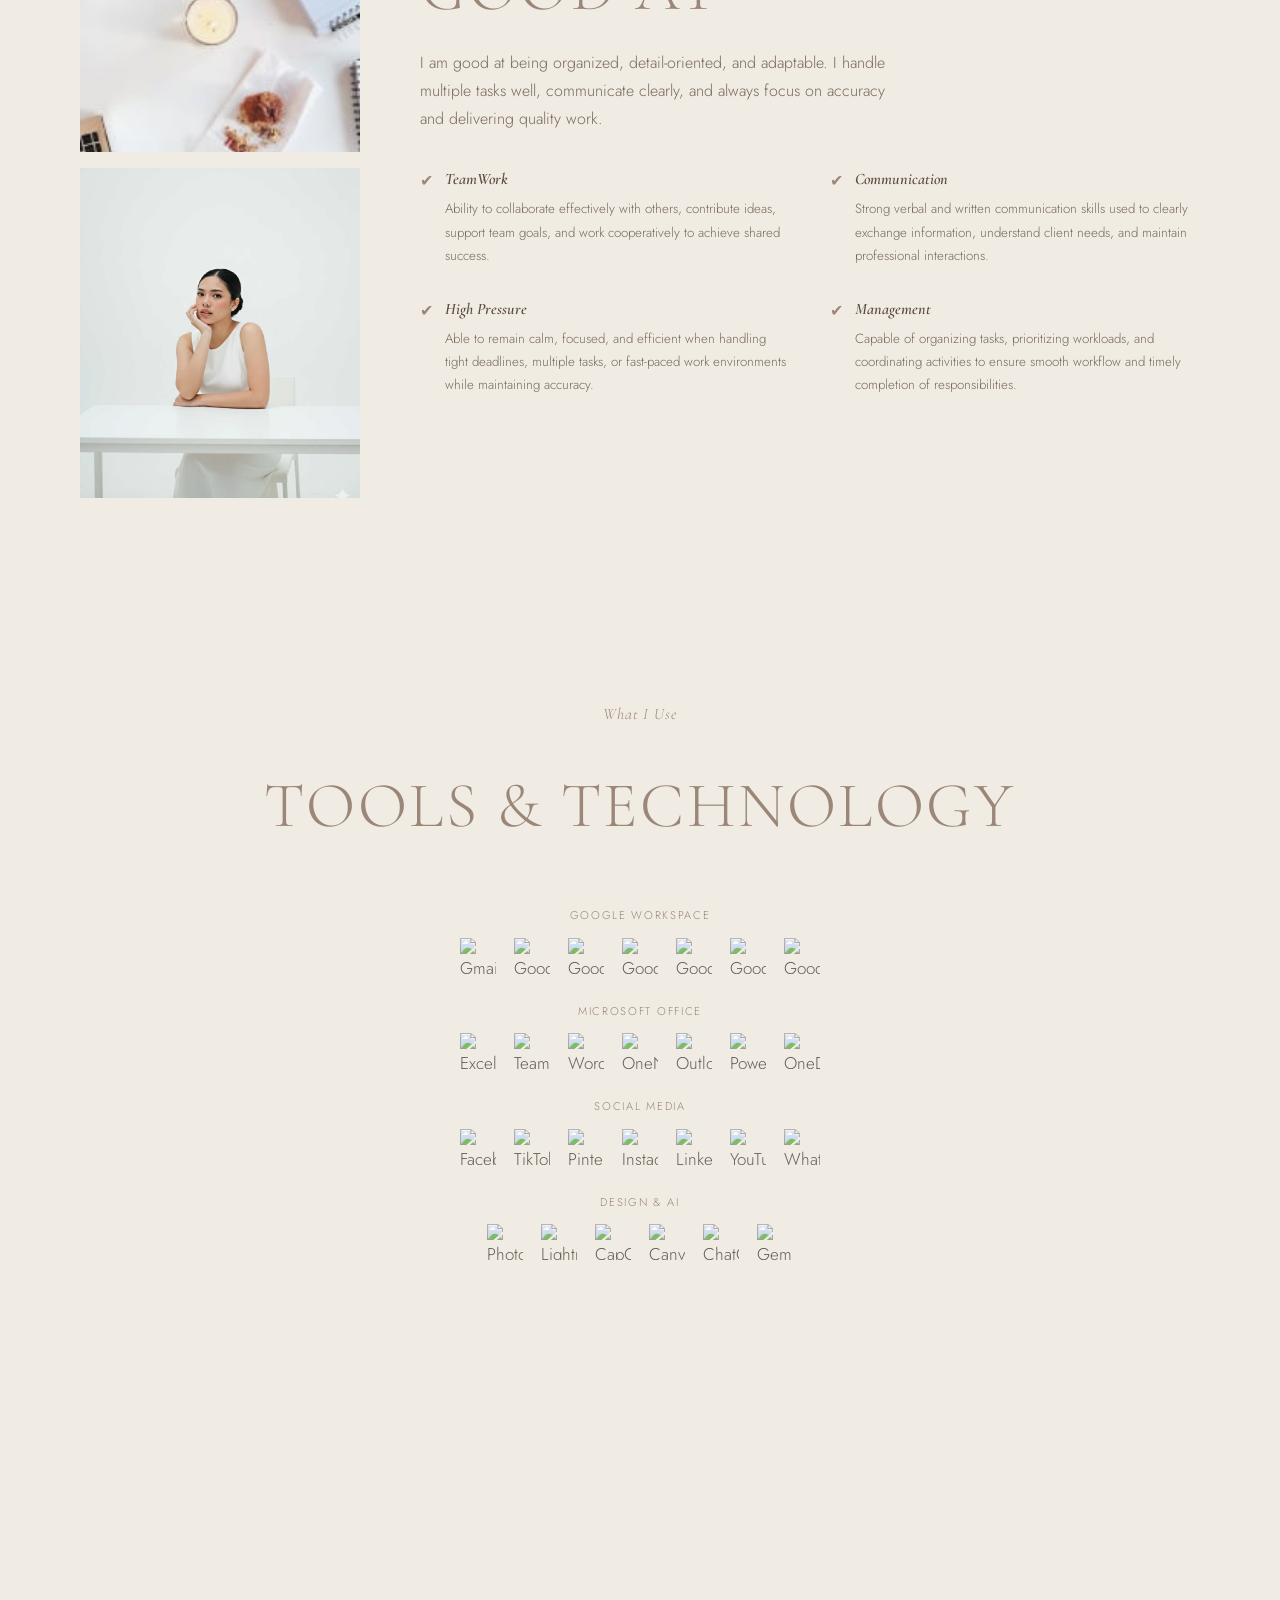
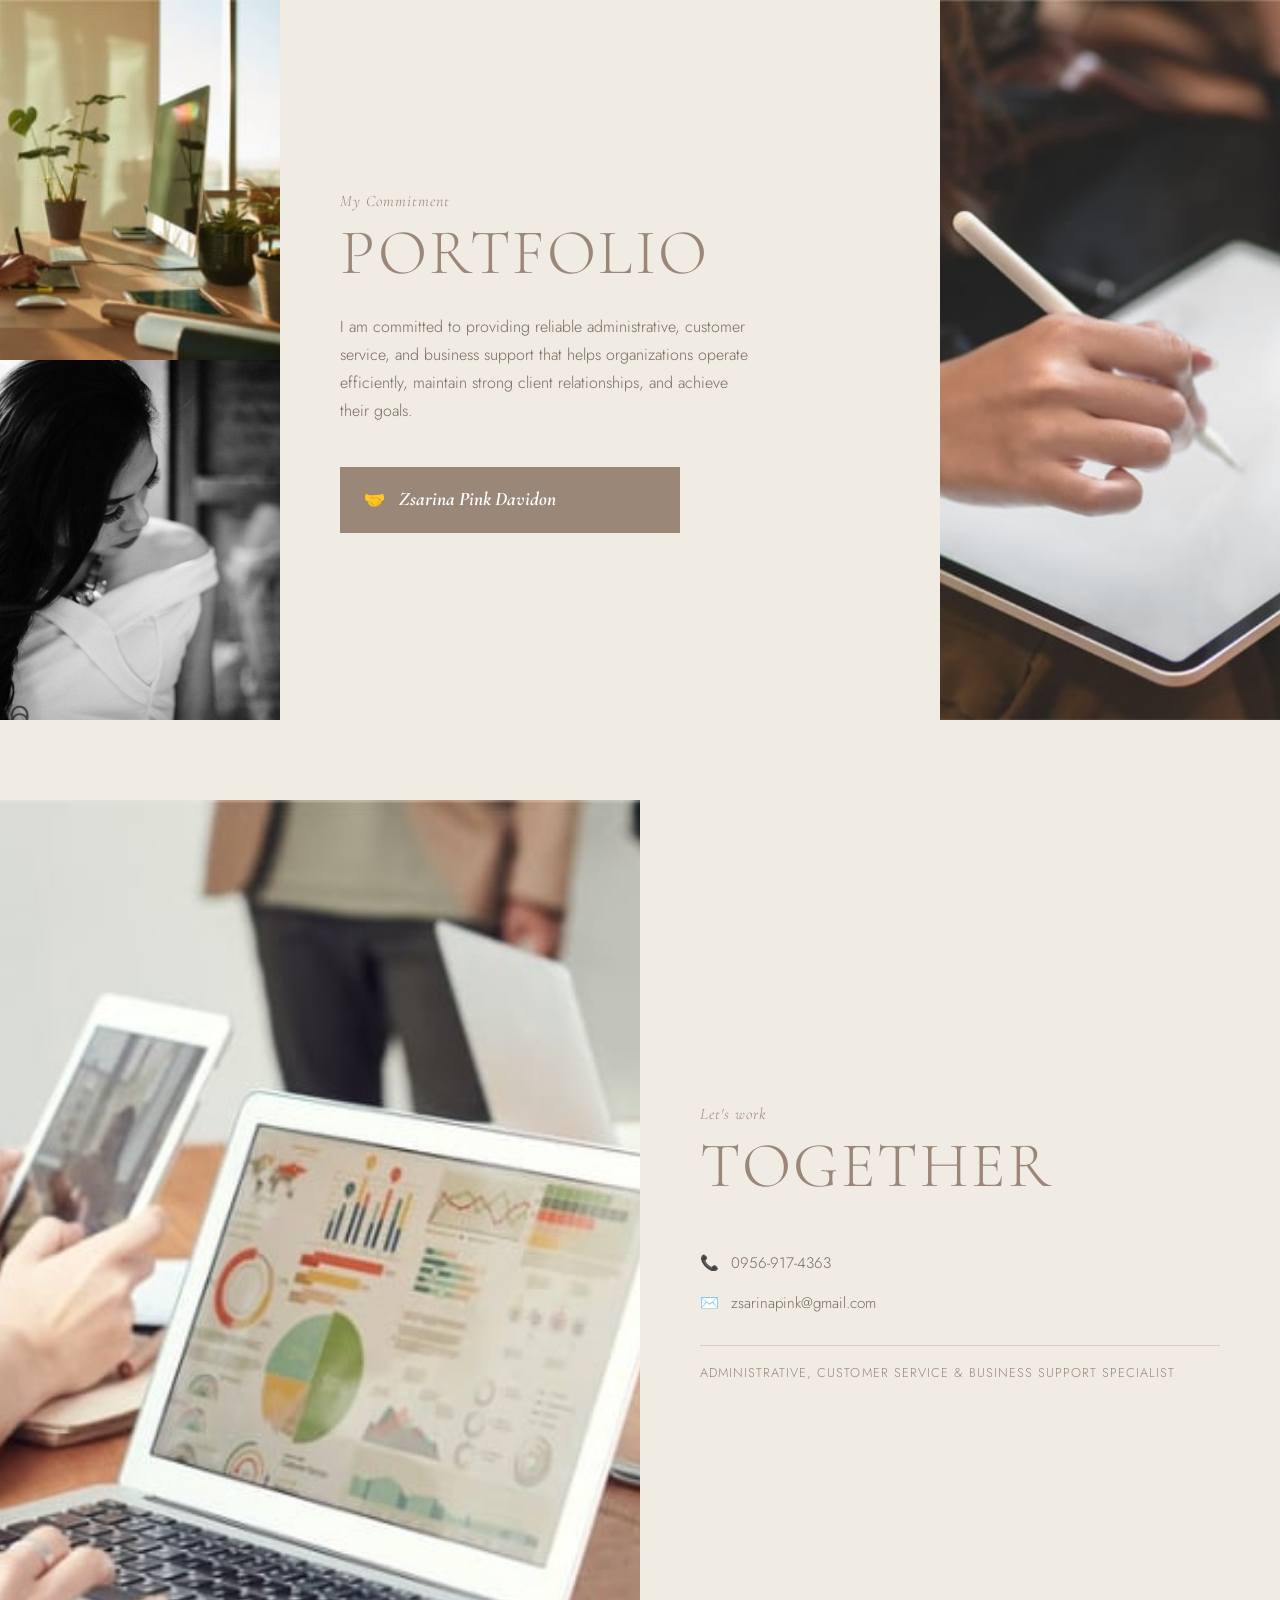
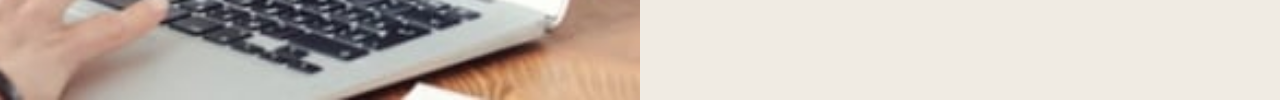
==== commit 2f0f8fbf: "added projcets page" ====
--- a/index.html
+++ b/index.html
@@ -6,7 +6,7 @@
   <title>Zsarina Pink Davidon | Portfolio</title>
   <link rel="preconnect" href="https://fonts.googleapis.com">
   <link href="https://fonts.googleapis.com/css2?family=Cormorant+Garamond:ital,wght@0,300;0,400;0,600;1,300;1,400&family=Jost:wght@300;400;500&display=swap" rel="stylesheet">
-  <link rel="stylesheet" href="style.css" />
+  <link rel="stylesheet" href="style.css?v=3" />
 </head>
 <body>
 
--- a/style.css
+++ b/style.css
@@ -51,6 +51,7 @@
 }
 .topnav-links {
   display: flex;
+  align-items: center;
   gap: 36px;
 }
 .topnav-links a {
@@ -58,76 +59,83 @@
   letter-spacing: 0.12em;
   text-transform: uppercase;
   color: var(--text-lt);
-  transition: color 0.2s;
+  padding: 6px 16px;
+  border-radius: 2px;
+  background: transparent;
+  transition: color 0.2s, background 0.2s;
 }
 .topnav-links a:hover,
 .topnav-links a.active {
   color: var(--brown);
 }
 .topnav-links a.active {
-  padding: 6px 16px;
   background: var(--taupe);
   color: var(--white);
-  border-radius: 2px;
 }
 
 /* ─── SCROLLSPY ─── */
 .scrollspy {
   position: fixed;
-  right: 28px;
+  right: 24px;
   top: 50%;
   transform: translateY(-50%);
   z-index: 99;
   display: flex;
   flex-direction: column;
-  align-items: center;
+  align-items: flex-end;
 }
 .scrollspy ul {
   display: flex;
   flex-direction: column;
-  gap: 14px;
-  align-items: center;
+  gap: 16px;
+  align-items: flex-end;
 }
 .scrollspy li {
-  position: relative;
+  display: flex;
+  justify-content: flex-end;
 }
 .spy-dot {
+  display: flex;
+  align-items: center;
+  gap: 10px;
+  cursor: pointer;
+  text-decoration: none;
+}
+/* label text */
+.spy-dot::before {
+  content: attr(data-label);
+  order: 1;
+  font-family: var(--font-body);
+  font-size: 0.68rem;
+  letter-spacing: 0.06em;
+  text-transform: uppercase;
+  color: var(--taupe-dk);
+  white-space: nowrap;
+  opacity: 0.5;
+  transition: opacity 0.2s, color 0.2s;
+}
+/* dot */
+.spy-dot::after {
+  content: '';
+  order: 2;
   display: block;
   width: 8px;
   height: 8px;
   border-radius: 50%;
   background: rgba(155,135,120,0.35);
   border: 1.5px solid var(--taupe);
+  flex-shrink: 0;
   transition: background 0.25s, transform 0.25s;
-  cursor: pointer;
-}
-.spy-dot:hover,
-.spy-dot.active {
+}
+.spy-dot:hover::before,
+.spy-dot.active::before {
+  opacity: 1;
+  color: var(--brown);
+}
+.spy-dot:hover::after,
+.spy-dot.active::after {
   background: var(--taupe);
   transform: scale(1.4);
-}
-/* tooltip label */
-.spy-dot::after {
-  content: attr(data-label);
-  position: absolute;
-  right: 18px;
-  top: 50%;
-  transform: translateY(-50%);
-  white-space: nowrap;
-  font-family: var(--font-body);
-  font-size: 0.7rem;
-  letter-spacing: 0.08em;
-  color: var(--taupe-dk);
-  background: rgba(240,235,227,0.95);
-  padding: 3px 10px;
-  border-radius: 2px;
-  border: 1px solid rgba(155,135,120,0.25);
-  opacity: 0;
-  pointer-events: none;
-  transition: opacity 0.2s;
-}
-.scrollspy li:hover .spy-dot::after {
-  opacity: 1;
 }
 
 /* ─── SECTION BASE ─── */
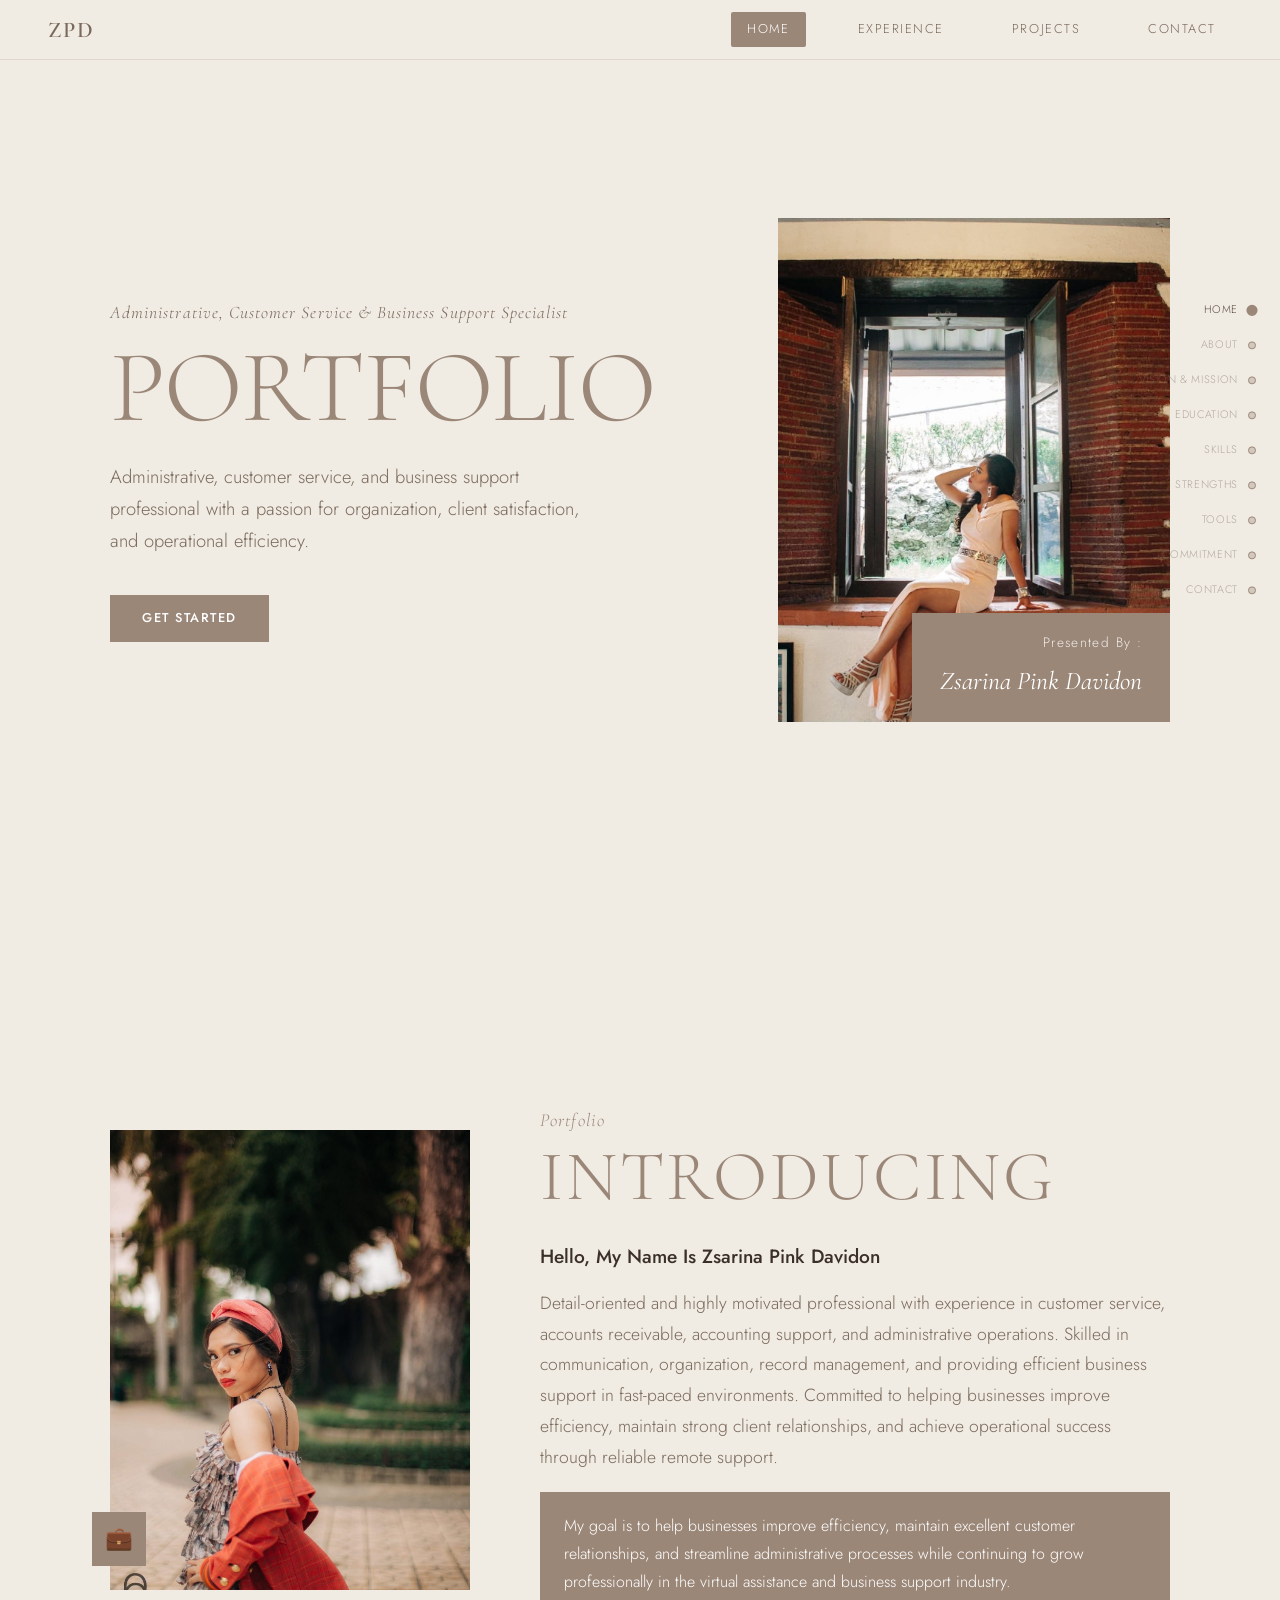
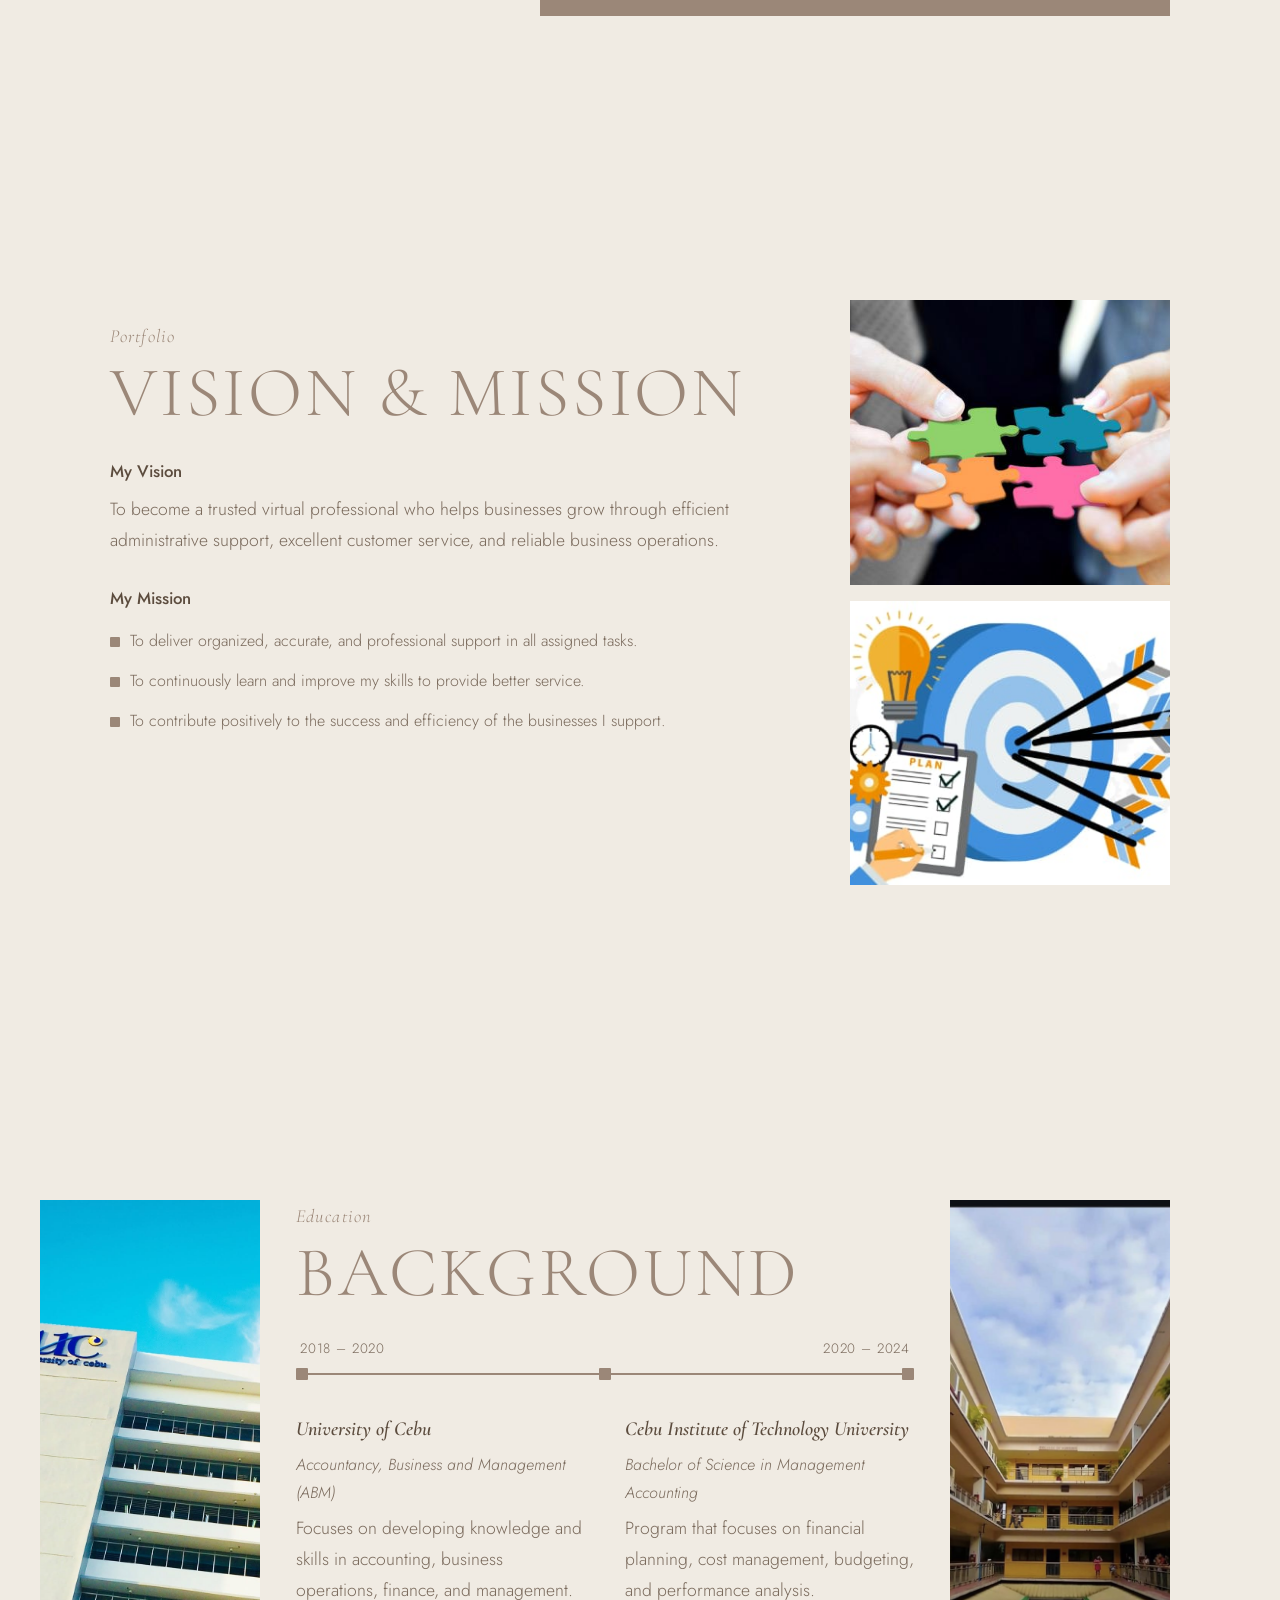
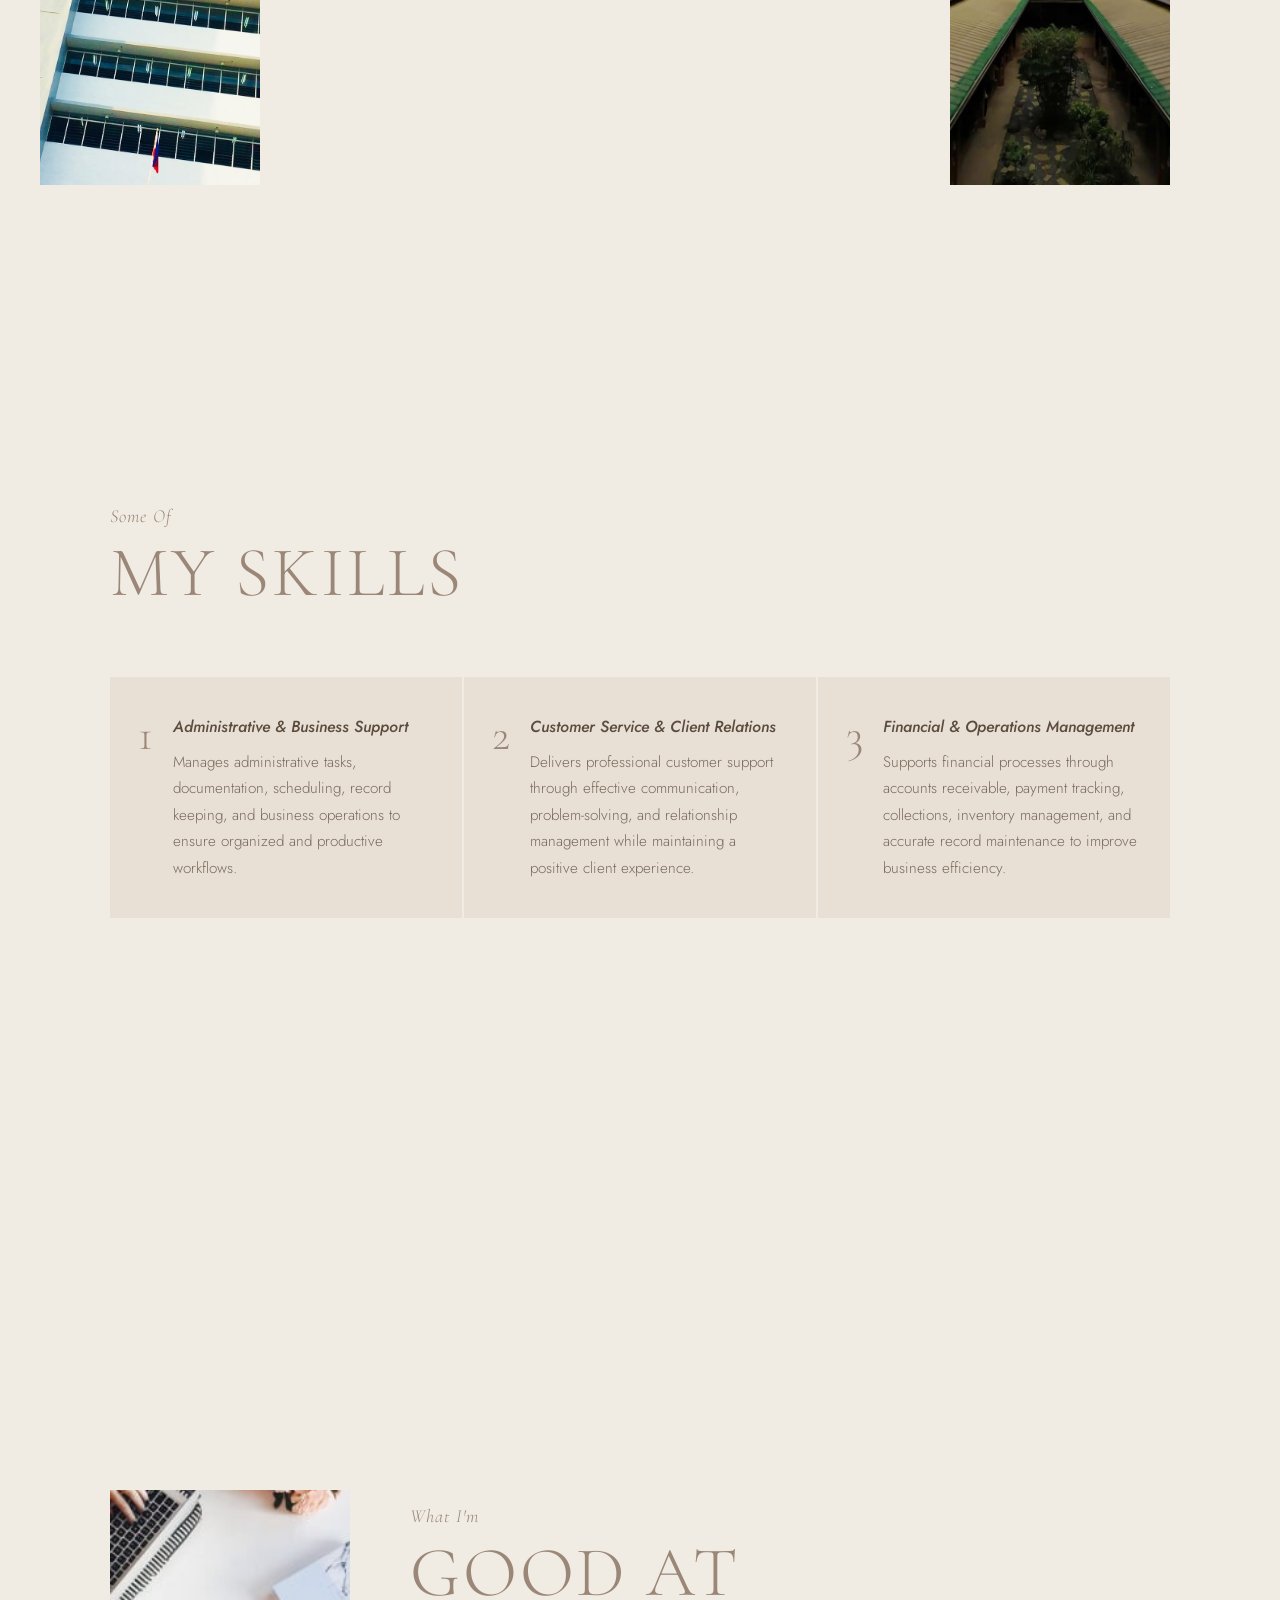
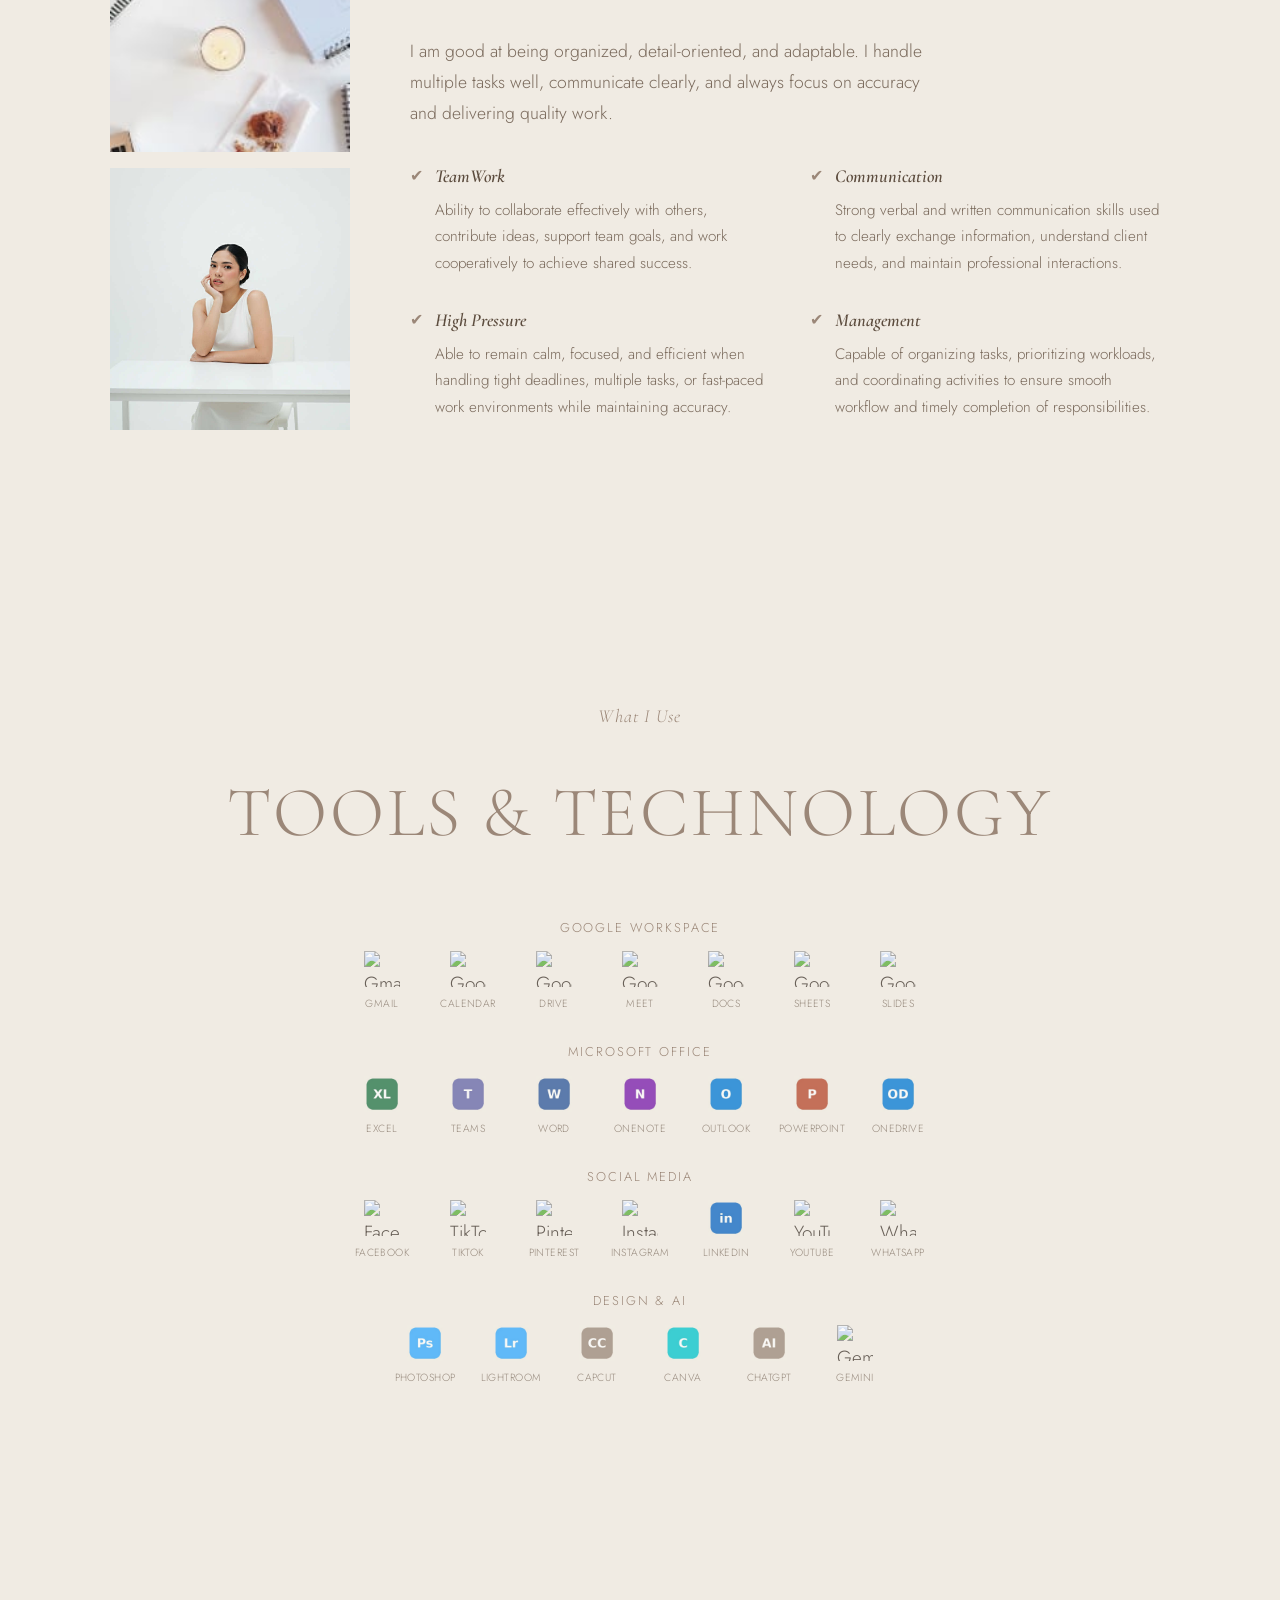
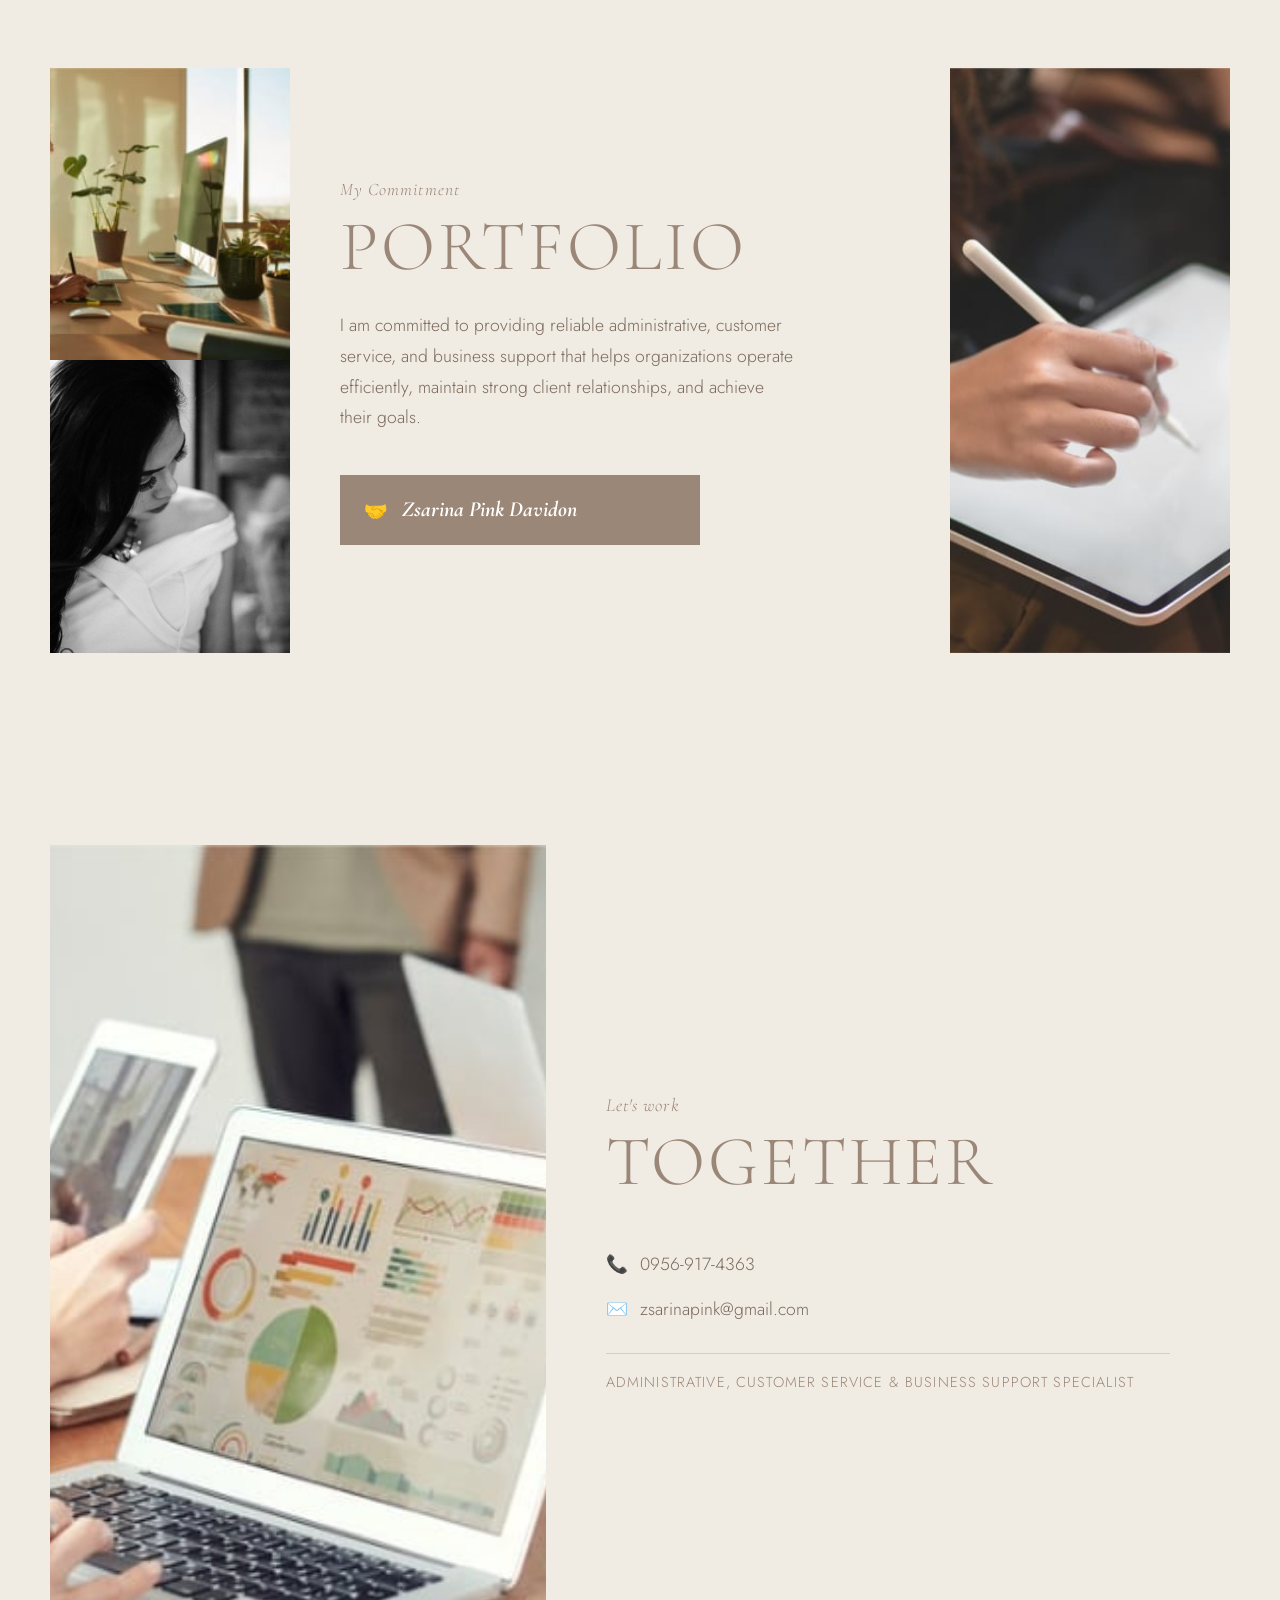
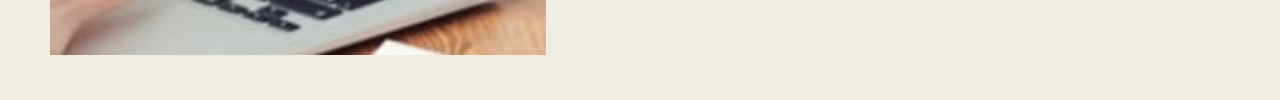
==== commit d76d913c: "tools images and adjustments" ====
--- a/index.html
+++ b/index.html
@@ -6,7 +6,7 @@
   <title>Zsarina Pink Davidon | Portfolio</title>
   <link rel="preconnect" href="https://fonts.googleapis.com">
   <link href="https://fonts.googleapis.com/css2?family=Cormorant+Garamond:ital,wght@0,300;0,400;0,600;1,300;1,400&family=Jost:wght@300;400;500&display=swap" rel="stylesheet">
-  <link rel="stylesheet" href="style.css?v=3" />
+  <link rel="stylesheet" href="style.css?v=4" />
 </head>
 <body>
 
@@ -104,7 +104,6 @@
   <section id="education" class="section education">
     <div class="edu-photos">
       <img src="assets/edu1.jpg" alt="University of Cebu" onerror="this.style.background='#d4c5b2';this.removeAttribute('src')" />
-      <img src="assets/edu2.jpg" alt="CIT-U" onerror="this.style.background='#c0b09e';this.removeAttribute('src')" />
     </div>
     <div class="edu-content">
       <p class="eyebrow italic">Education</p>
@@ -132,6 +131,9 @@
           </div>
         </div>
       </div>
+    </div>
+    <div class="edu-photos edu-photos-right">
+      <img src="assets/edu2.jpg" alt="CIT-U" onerror="this.style.background='#c0b09e';this.removeAttribute('src')" />
     </div>
   </section>
 
@@ -217,48 +219,129 @@
       <div class="tools-group">
         <p class="tools-label">Google Workspace</p>
         <div class="tools-icons">
-          <img src="https://cdn.simpleicons.org/gmail/EA4335" title="Gmail" alt="Gmail" />
-          <img src="https://cdn.simpleicons.org/googlecalendar/4285F4" title="Google Calendar" alt="Google Calendar" />
-          <img src="https://cdn.simpleicons.org/googledrive/34A853" title="Google Drive" alt="Google Drive" />
-          <img src="https://cdn.simpleicons.org/googlemeet/00897B" title="Google Meet" alt="Google Meet" />
-          <img src="https://cdn.simpleicons.org/googledocs/4285F4" title="Google Docs" alt="Google Docs" />
-          <img src="https://cdn.simpleicons.org/googlesheets/34A853" title="Google Sheets" alt="Google Sheets" />
-          <img src="https://cdn.simpleicons.org/googleslides/FBBC04" title="Google Slides" alt="Google Slides" />
+          <div class="tool-item">
+            <img src="https://api.iconify.design/simple-icons/gmail.svg?color=%23EA4335" alt="Gmail" />
+            <span class="tool-name">Gmail</span>
+          </div>
+          <div class="tool-item">
+            <img src="https://api.iconify.design/simple-icons/googlecalendar.svg?color=%234285F4" alt="Google Calendar" />
+            <span class="tool-name">Calendar</span>
+          </div>
+          <div class="tool-item">
+            <img src="https://api.iconify.design/simple-icons/googledrive.svg?color=%2334A853" alt="Google Drive" />
+            <span class="tool-name">Drive</span>
+          </div>
+          <div class="tool-item">
+            <img src="https://api.iconify.design/simple-icons/googlemeet.svg?color=%2300897B" alt="Google Meet" />
+            <span class="tool-name">Meet</span>
+          </div>
+          <div class="tool-item">
+            <img src="https://api.iconify.design/simple-icons/googledocs.svg?color=%234285F4" alt="Google Docs" />
+            <span class="tool-name">Docs</span>
+          </div>
+          <div class="tool-item">
+            <img src="https://api.iconify.design/simple-icons/googlesheets.svg?color=%2334A853" alt="Google Sheets" />
+            <span class="tool-name">Sheets</span>
+          </div>
+          <div class="tool-item">
+            <img src="https://api.iconify.design/simple-icons/googleslides.svg?color=%23FBBC04" alt="Google Slides" />
+            <span class="tool-name">Slides</span>
+          </div>
         </div>
       </div>
       <div class="tools-group">
         <p class="tools-label">Microsoft Office</p>
         <div class="tools-icons">
-          <img src="https://cdn.simpleicons.org/microsoftexcel/217346" title="Excel" alt="Excel" />
-          <img src="https://cdn.simpleicons.org/microsoftteams/6264A7" title="Teams" alt="Teams" />
-          <img src="https://cdn.simpleicons.org/microsoftword/2B579A" title="Word" alt="Word" />
-          <img src="https://cdn.simpleicons.org/microsoftonenote/7719AA" title="OneNote" alt="OneNote" />
-          <img src="https://cdn.simpleicons.org/microsoftoutlook/0078D4" title="Outlook" alt="Outlook" />
-          <img src="https://cdn.simpleicons.org/microsoftpowerpoint/B7472A" title="PowerPoint" alt="PowerPoint" />
-          <img src="https://cdn.simpleicons.org/microsoftonedrive/0078D4" title="OneDrive" alt="OneDrive" />
+          <div class="tool-item">
+            <img src="assets/tools/excel.png" alt="Excel" />
+            <span class="tool-name">Excel</span>
+          </div>
+          <div class="tool-item">
+            <img src="assets/tools/teams.png" alt="Teams" />
+            <span class="tool-name">Teams</span>
+          </div>
+          <div class="tool-item">
+            <img src="assets/tools/word.png" alt="Word" />
+            <span class="tool-name">Word</span>
+          </div>
+          <div class="tool-item">
+            <img src="assets/tools/onenote.png" alt="OneNote" />
+            <span class="tool-name">OneNote</span>
+          </div>
+          <div class="tool-item">
+            <img src="assets/tools/outlook.png" alt="Outlook" />
+            <span class="tool-name">Outlook</span>
+          </div>
+          <div class="tool-item">
+            <img src="assets/tools/powerpoint.png" alt="PowerPoint" />
+            <span class="tool-name">PowerPoint</span>
+          </div>
+          <div class="tool-item">
+            <img src="assets/tools/onedrive.png" alt="OneDrive" />
+            <span class="tool-name">OneDrive</span>
+          </div>
         </div>
       </div>
       <div class="tools-group">
         <p class="tools-label">Social Media</p>
         <div class="tools-icons">
-          <img src="https://cdn.simpleicons.org/facebook/1877F2" title="Facebook" alt="Facebook" />
-          <img src="https://cdn.simpleicons.org/tiktok/000000" title="TikTok" alt="TikTok" />
-          <img src="https://cdn.simpleicons.org/pinterest/E60023" title="Pinterest" alt="Pinterest" />
-          <img src="https://cdn.simpleicons.org/instagram/E1306C" title="Instagram" alt="Instagram" />
-          <img src="https://cdn.simpleicons.org/linkedin/0A66C2" title="LinkedIn" alt="LinkedIn" />
-          <img src="https://cdn.simpleicons.org/youtube/FF0000" title="YouTube" alt="YouTube" />
-          <img src="https://cdn.simpleicons.org/whatsapp/25D366" title="WhatsApp" alt="WhatsApp" />
+          <div class="tool-item">
+            <img src="https://api.iconify.design/simple-icons/facebook.svg?color=%231877F2" alt="Facebook" />
+            <span class="tool-name">Facebook</span>
+          </div>
+          <div class="tool-item">
+            <img src="https://api.iconify.design/simple-icons/tiktok.svg?color=%23000000" alt="TikTok" />
+            <span class="tool-name">TikTok</span>
+          </div>
+          <div class="tool-item">
+            <img src="https://api.iconify.design/simple-icons/pinterest.svg?color=%23E60023" alt="Pinterest" />
+            <span class="tool-name">Pinterest</span>
+          </div>
+          <div class="tool-item">
+            <img src="https://api.iconify.design/simple-icons/instagram.svg?color=%23E1306C" alt="Instagram" />
+            <span class="tool-name">Instagram</span>
+          </div>
+          <div class="tool-item">
+            <img src="assets/tools/linkedin.png" alt="LinkedIn" />
+            <span class="tool-name">LinkedIn</span>
+          </div>
+          <div class="tool-item">
+            <img src="https://api.iconify.design/simple-icons/youtube.svg?color=%23FF0000" alt="YouTube" />
+            <span class="tool-name">YouTube</span>
+          </div>
+          <div class="tool-item">
+            <img src="https://api.iconify.design/simple-icons/whatsapp.svg?color=%2325D366" alt="WhatsApp" />
+            <span class="tool-name">WhatsApp</span>
+          </div>
         </div>
       </div>
       <div class="tools-group">
         <p class="tools-label">Design & AI</p>
         <div class="tools-icons">
-          <img src="https://cdn.simpleicons.org/adobephotoshop/31A8FF" title="Photoshop" alt="Photoshop" />
-          <img src="https://cdn.simpleicons.org/adobelightroom/31A8FF" title="Lightroom" alt="Lightroom" />
-          <img src="https://cdn.simpleicons.org/capcut/000000" title="CapCut" alt="CapCut" />
-          <img src="https://cdn.simpleicons.org/canva/00C4CC" title="Canva" alt="Canva" />
-          <img src="https://cdn.simpleicons.org/openai/000000" title="ChatGPT" alt="ChatGPT" />
-          <img src="https://cdn.simpleicons.org/googlegemini/8E75B2" title="Gemini" alt="Gemini" />
+          <div class="tool-item">
+            <img src="assets/tools/photoshop.png" alt="Photoshop" />
+            <span class="tool-name">Photoshop</span>
+          </div>
+          <div class="tool-item">
+            <img src="assets/tools/lightroom.png" alt="Lightroom" />
+            <span class="tool-name">Lightroom</span>
+          </div>
+          <div class="tool-item">
+            <img src="assets/tools/capcut.png" alt="CapCut" />
+            <span class="tool-name">CapCut</span>
+          </div>
+          <div class="tool-item">
+            <img src="assets/tools/canva.png" alt="Canva" />
+            <span class="tool-name">Canva</span>
+          </div>
+          <div class="tool-item">
+            <img src="assets/tools/chatgpt.png" alt="ChatGPT" />
+            <span class="tool-name">ChatGPT</span>
+          </div>
+          <div class="tool-item">
+            <img src="https://api.iconify.design/simple-icons/googlegemini.svg?color=%238E75B2" alt="Gemini" />
+            <span class="tool-name">Gemini</span>
+          </div>
         </div>
       </div>
     </div>
--- a/style.css
+++ b/style.css
@@ -20,7 +20,7 @@
   color: var(--text);
   font-family: var(--font-body);
   font-weight: 300;
-  font-size: 17px;
+  font-size: 19px;
   line-height: 1.75;
   overflow-x: hidden;
 }
@@ -141,7 +141,7 @@
 /* ─── SECTION BASE ─── */
 .section {
   min-height: 100vh;
-  padding: 100px 80px 80px;
+  padding: 100px 110px 80px;
   display: flex;
   align-items: center;
   gap: 60px;
@@ -150,7 +150,7 @@
 /* ─── TYPE ─── */
 .eyebrow {
   font-family: var(--font-display);
-  font-size: 1rem;
+  font-size: 1.15rem;
   font-style: italic;
   color: var(--taupe);
   letter-spacing: 0.06em;
@@ -167,7 +167,7 @@
 }
 .display-md {
   font-family: var(--font-display);
-  font-size: clamp(2rem, 5vw, 4rem);
+  font-size: clamp(2.4rem, 5.5vw, 4.4rem);
   font-weight: 300;
   color: var(--taupe);
   line-height: 1;
@@ -177,12 +177,12 @@
 }
 .subheading {
   font-family: var(--font-body);
-  font-size: 1rem;
+  font-size: 1.2rem;
   font-weight: 500;
   color: var(--text);
   margin-bottom: 14px;
 }
-p { color: var(--text-lt); margin-bottom: 14px; font-size: 1rem; }
+p { color: var(--text-lt); margin-bottom: 14px; font-size: 1.1rem; }
 
 /* ─── BUTTON ─── */
 .btn-primary {
@@ -204,28 +204,28 @@
 
 /* ─── HERO ─── */
 .hero {
-  gap: 0;
+  gap: 40px;
   padding-top: 120px;
 }
 .hero-text {
-  flex: 1;
+  flex: 1.2;
   padding-right: 40px;
 }
 .hero-text .eyebrow {
   font-style: italic;
-  font-size: 1rem;
+  font-size: 1.1rem;
   color: var(--text-lt);
   margin-bottom: 10px;
 }
 .hero-sub {
-  max-width: 440px;
+  max-width: 480px;
   margin-bottom: 28px;
-  font-size: 1.05rem;
+  font-size: 1.15rem;
 }
 .hero-photo {
-  flex: 1;
-  max-width: 50%;
-  height: 70vh;
+  flex: 0.8;
+  max-width: 40%;
+  height: 56vh;
   position: relative;
 }
 .photo-frame {
@@ -251,14 +251,14 @@
 }
 .photo-label span {
   display: block;
-  font-size: 0.75rem;
+  font-size: 0.85rem;
   letter-spacing: 0.1em;
   margin-bottom: 4px;
   opacity: 0.85;
 }
 .photo-label strong {
   font-family: var(--font-display);
-  font-size: 1.4rem;
+  font-size: 1.6rem;
   font-weight: 400;
   font-style: italic;
 }
@@ -266,8 +266,8 @@
 /* ─── ABOUT ─── */
 .about { gap: 70px; }
 .about-photo {
-  flex: 0 0 420px;
-  height: 540px;
+  flex: 0 0 360px;
+  height: 460px;
   position: relative;
 }
 .about-photo img {
@@ -285,23 +285,23 @@
   display: flex; align-items: center; justify-content: center;
   font-size: 1.4rem;
 }
-.about-text { flex: 1; }
+.about-text { flex: 1.3; }
 .goal-box {
   background: var(--taupe);
   color: var(--white);
   padding: 20px 24px;
   margin-top: 20px;
 }
-.goal-box p { color: var(--white); margin: 0; font-size: 0.9rem; }
+.goal-box p { color: var(--white); margin: 0; font-size: 1rem; }
 
 /* ─── VISION ─── */
 .vision { align-items: flex-start; gap: 60px; }
-.vision-left { flex: 1; padding-top: 20px; }
+.vision-left { flex: 1.3; padding-top: 20px; }
 .vm-block { margin-bottom: 28px; }
 .vm-block h4 {
   font-family: var(--font-body);
   font-weight: 500;
-  font-size: 0.9rem;
+  font-size: 1.05rem;
   color: var(--brown);
   margin-bottom: 8px;
 }
@@ -310,7 +310,7 @@
   padding: 6px 0 6px 20px;
   position: relative;
   color: var(--text-lt);
-  font-size: 0.9rem;
+  font-size: 1rem;
 }
 .mission-list li::before {
   content: '';
@@ -321,11 +321,11 @@
   border-radius: 1px;
 }
 .vision-right {
-  flex: 0 0 380px;
+  flex: 0 0 320px;
   display: flex;
   flex-direction: column;
   gap: 16px;
-  height: 80vh;
+  height: 65vh;
 }
 .vision-img-top, .vision-img-bot {
   flex: 1;
@@ -334,16 +334,17 @@
 .vision-img-top img, .vision-img-bot img { min-height: 150px; background: #c9b99a; }
 
 /* ─── EDUCATION ─── */
-.education { align-items: flex-start; gap: 0; padding-left: 0; }
+.education { align-items: flex-start; gap: 36px; padding-left: 40px; }
 .edu-photos {
-  flex: 0 0 280px;
-  height: 80vh;
+  flex: 0 0 220px;
+  height: 65vh;
   display: flex;
   flex-direction: column;
   gap: 0;
 }
 .edu-photos img { flex: 1; min-height: 150px; }
-.edu-content { flex: 1; padding: 0 60px; }
+.edu-photos-right { flex: 0 0 220px; }
+.edu-content { flex: 1; padding: 0 0; min-width: 0; }
 .timeline { margin-top: 10px; }
 .timeline-line {
   display: flex;
@@ -353,7 +354,7 @@
 }
 .tl-year {
   font-family: var(--font-body);
-  font-size: 0.75rem;
+  font-size: 0.85rem;
   color: var(--text-lt);
   letter-spacing: 0.06em;
 }
@@ -385,14 +386,14 @@
 .edu-card h4 {
   font-family: var(--font-display);
   font-style: italic;
-  font-size: 1.05rem;
+  font-size: 1.25rem;
   font-weight: 600;
   color: var(--brown);
   margin-bottom: 4px;
 }
 .edu-course {
   font-style: italic;
-  font-size: 0.85rem;
+  font-size: 1rem;
   color: var(--taupe-dk);
   margin-bottom: 6px;
 }
@@ -419,7 +420,7 @@
 .skill-card:hover p { color: var(--white); }
 .skill-num {
   font-family: var(--font-display);
-  font-size: 2.5rem;
+  font-size: 2.8rem;
   font-weight: 300;
   color: var(--taupe);
   line-height: 1;
@@ -430,25 +431,25 @@
 .skill-text h4 {
   font-family: var(--font-body);
   font-weight: 500;
-  font-size: 0.85rem;
+  font-size: 1rem;
   color: var(--brown);
   margin-bottom: 8px;
   font-style: italic;
 }
-.skill-text p { font-size: 0.85rem; margin: 0; }
+.skill-text p { font-size: 0.95rem; margin: 0; }
 
 /* ─── STRENGTHS ─── */
 .strengths { gap: 60px; }
 .strengths-photos {
-  flex: 0 0 280px;
+  flex: 0 0 240px;
   display: flex;
   flex-direction: column;
   gap: 16px;
-  height: 75vh;
+  height: 60vh;
 }
 .strengths-photos img { flex: 1; min-height: 150px; }
-.strengths-content { flex: 1; }
-.strengths-sub { max-width: 480px; margin-bottom: 32px; }
+.strengths-content { flex: 1.3; }
+.strengths-sub { max-width: 520px; margin-bottom: 32px; font-size: 1.1rem; }
 .strengths-grid {
   display: grid;
   grid-template-columns: 1fr 1fr;
@@ -464,12 +465,12 @@
 .strength-item h5 {
   font-family: var(--font-display);
   font-style: italic;
-  font-size: 1rem;
+  font-size: 1.15rem;
   font-weight: 600;
   color: var(--brown);
   margin-bottom: 4px;
 }
-.strength-item p { font-size: 0.83rem; margin: 0; }
+.strength-item p { font-size: 0.95rem; margin: 0; }
 
 /* ─── TOOLS ─── */
 .tools { flex-direction: column; align-items: center; text-align: center; gap: 40px; }
@@ -477,7 +478,7 @@
 .tools-groups { display: flex; flex-direction: column; gap: 28px; width: 100%; max-width: 780px; }
 .tools-group { }
 .tools-label {
-  font-size: 0.7rem;
+  font-size: 0.8rem;
   letter-spacing: 0.15em;
   text-transform: uppercase;
   color: var(--taupe);
@@ -487,7 +488,14 @@
   display: flex;
   flex-wrap: wrap;
   justify-content: center;
-  gap: 18px;
+  gap: 24px 22px;
+}
+.tool-item {
+  display: flex;
+  flex-direction: column;
+  align-items: center;
+  gap: 8px;
+  width: 64px;
 }
 .tools-icons img {
   width: 36px; height: 36px;
@@ -497,25 +505,33 @@
   filter: none;
 }
 .tools-icons img:hover { opacity: 1; transform: scale(1.15); }
+.tool-name {
+  font-size: 0.65rem;
+  letter-spacing: 0.04em;
+  text-transform: uppercase;
+  color: var(--text-lt);
+  text-align: center;
+  opacity: 0.75;
+}
 
 /* ─── COMMITMENT ─── */
-.commitment { gap: 0; padding: 100px 0 80px; position: relative; }
+.commitment { gap: 0; padding: 100px 50px 80px; position: relative; }
 .commit-photos {
-  flex: 0 0 280px;
+  flex: 0 0 240px;
   display: flex;
   flex-direction: column;
   gap: 0;
-  height: 80vh;
+  height: 65vh;
 }
 .commit-photos img { flex: 1; min-height: 150px; }
 .commit-text {
-  flex: 1;
-  padding: 0 60px;
+  flex: 1.3;
+  padding: 0 50px;
   display: flex;
   flex-direction: column;
   justify-content: center;
 }
-.commit-text p { max-width: 420px; }
+.commit-text p { max-width: 460px; font-size: 1.1rem; }
 .commit-badge {
   margin-top: 28px;
   display: flex;
@@ -524,30 +540,30 @@
   background: var(--taupe);
   color: var(--white);
   padding: 16px 24px;
-  max-width: 340px;
+  max-width: 360px;
 }
 .commit-badge strong {
   font-family: var(--font-display);
   font-style: italic;
-  font-size: 1.2rem;
+  font-size: 1.35rem;
 }
 .commit-photo-right {
-  flex: 0 0 340px;
-  height: 80vh;
+  flex: 0 0 280px;
+  height: 65vh;
   overflow: hidden;
 }
 .commit-photo-right img { min-height: 300px; }
 
 /* ─── CONTACT ─── */
-.contact { gap: 0; padding: 0; }
+.contact { gap: 0; padding: 0 50px; }
 .contact-photo {
-  flex: 0 0 50%;
-  height: 100vh;
+  flex: 0 0 42%;
+  height: 90vh;
   overflow: hidden;
 }
 .contact-photo img { height: 100%; min-height: 400px; background: #c9b99a; }
 .contact-text {
-  flex: 1;
+  flex: 1.3;
   padding: 80px 60px;
   display: flex;
   flex-direction: column;
@@ -559,7 +575,7 @@
   align-items: center;
   gap: 12px;
   margin-bottom: 14px;
-  font-size: 0.95rem;
+  font-size: 1.1rem;
 }
 .contact-detail a { color: var(--text-lt); transition: color 0.2s; }
 .contact-detail a:hover { color: var(--brown); }
@@ -569,7 +585,7 @@
   border-top: 1px solid rgba(155,135,120,0.3);
 }
 .contact-role p {
-  font-size: 0.8rem;
+  font-size: 0.9rem;
   letter-spacing: 0.08em;
   text-transform: uppercase;
   color: var(--taupe);
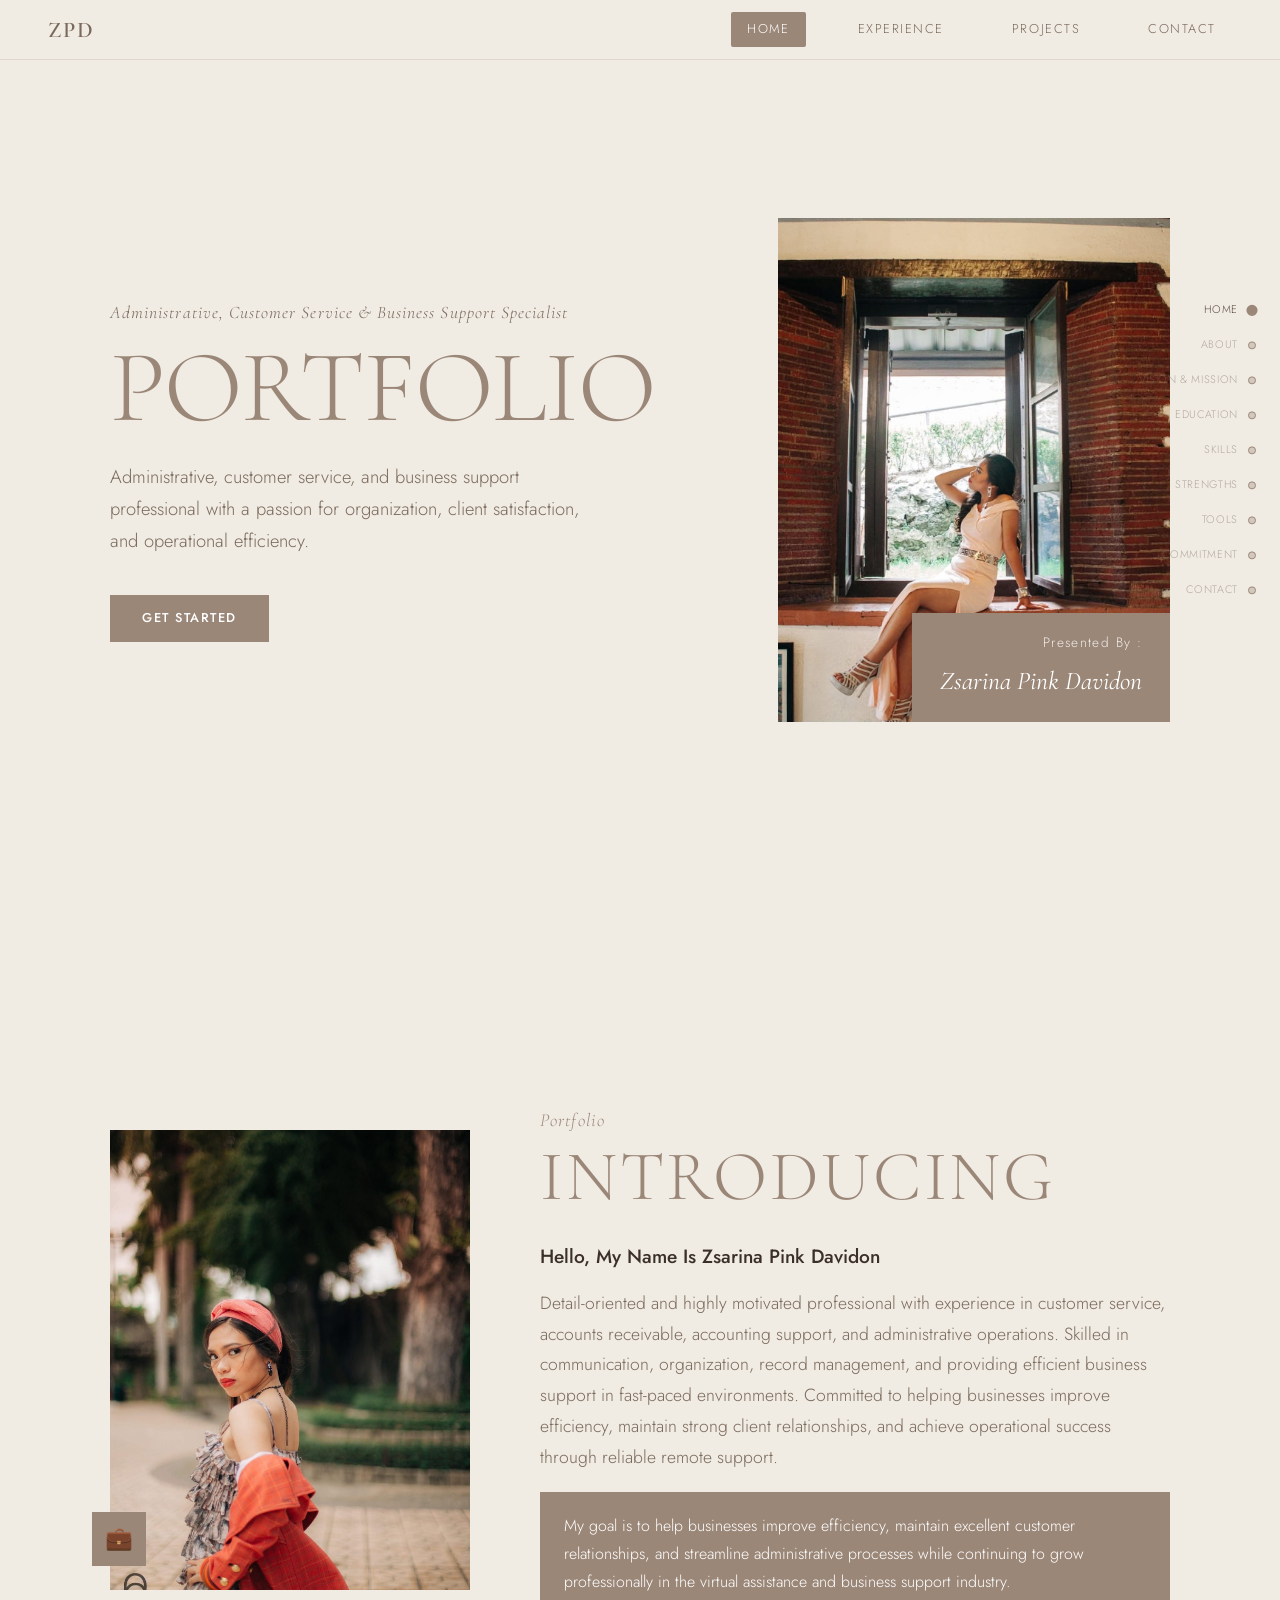
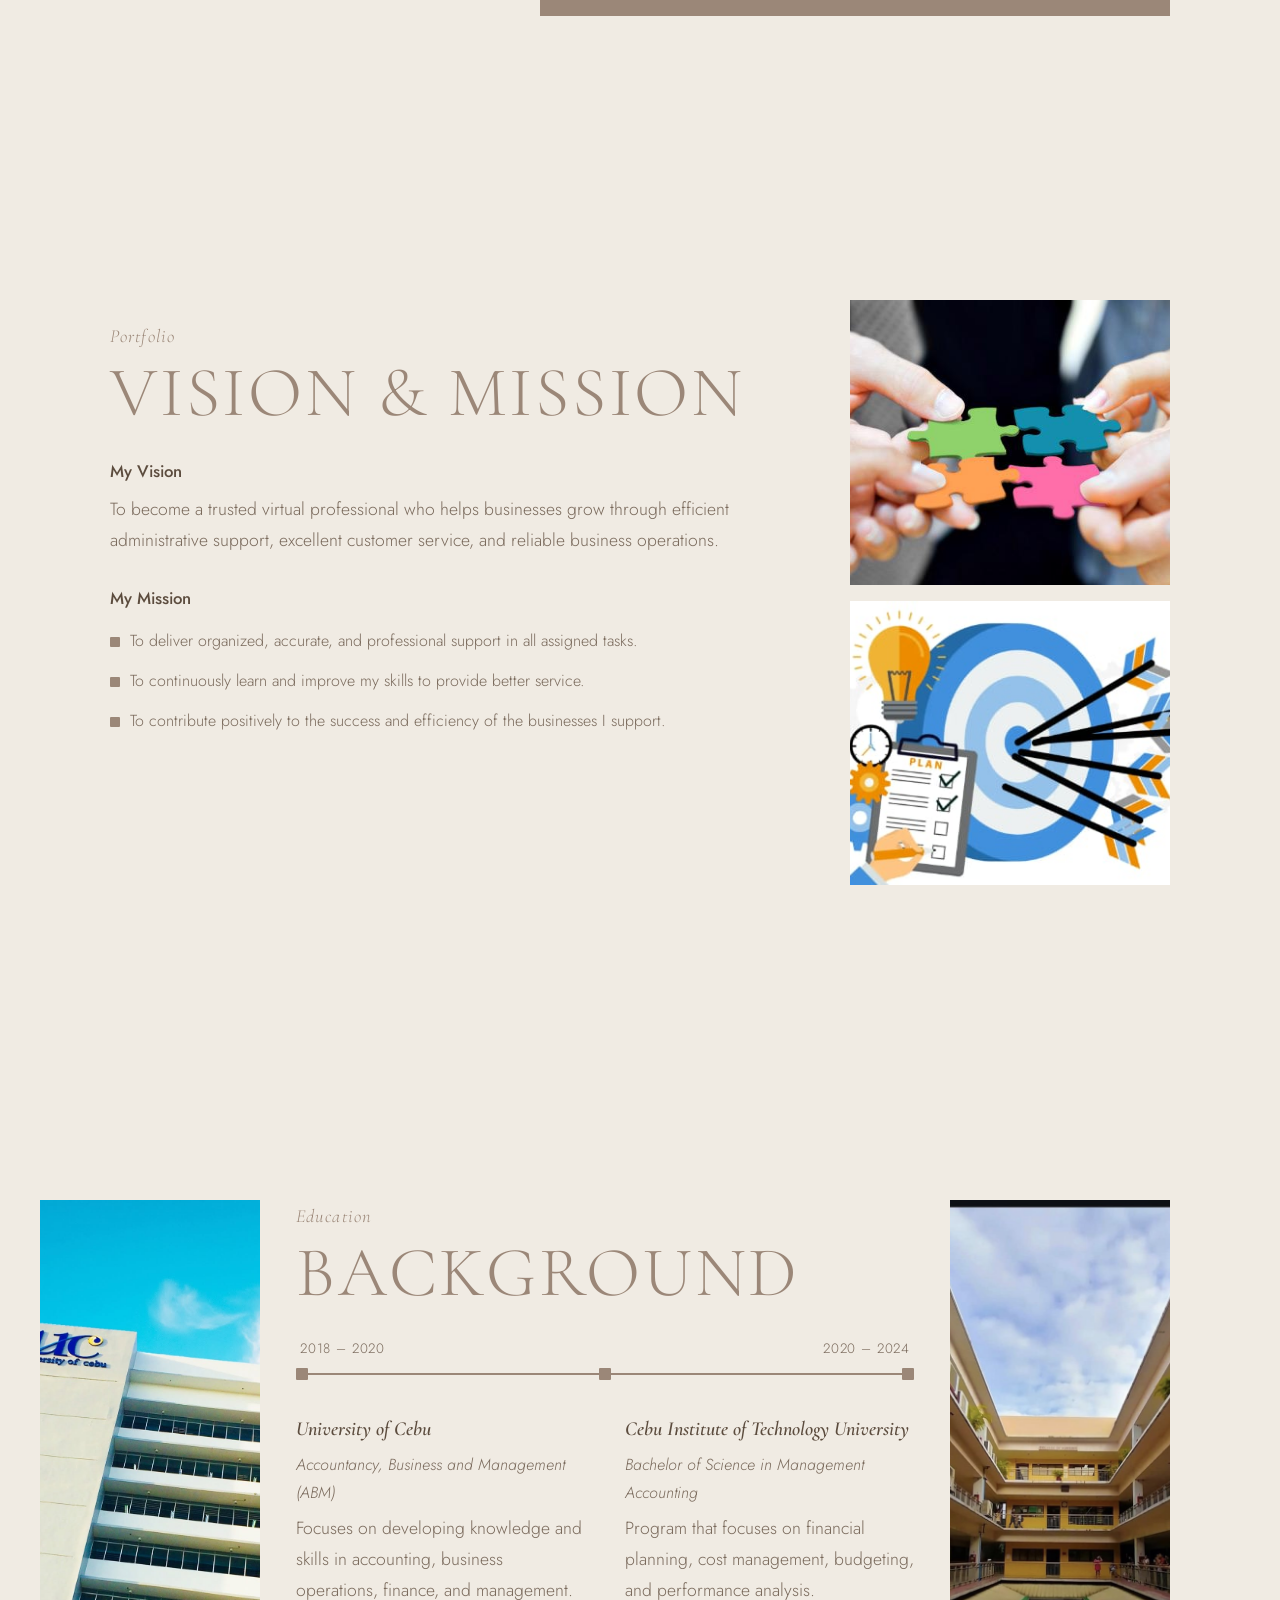
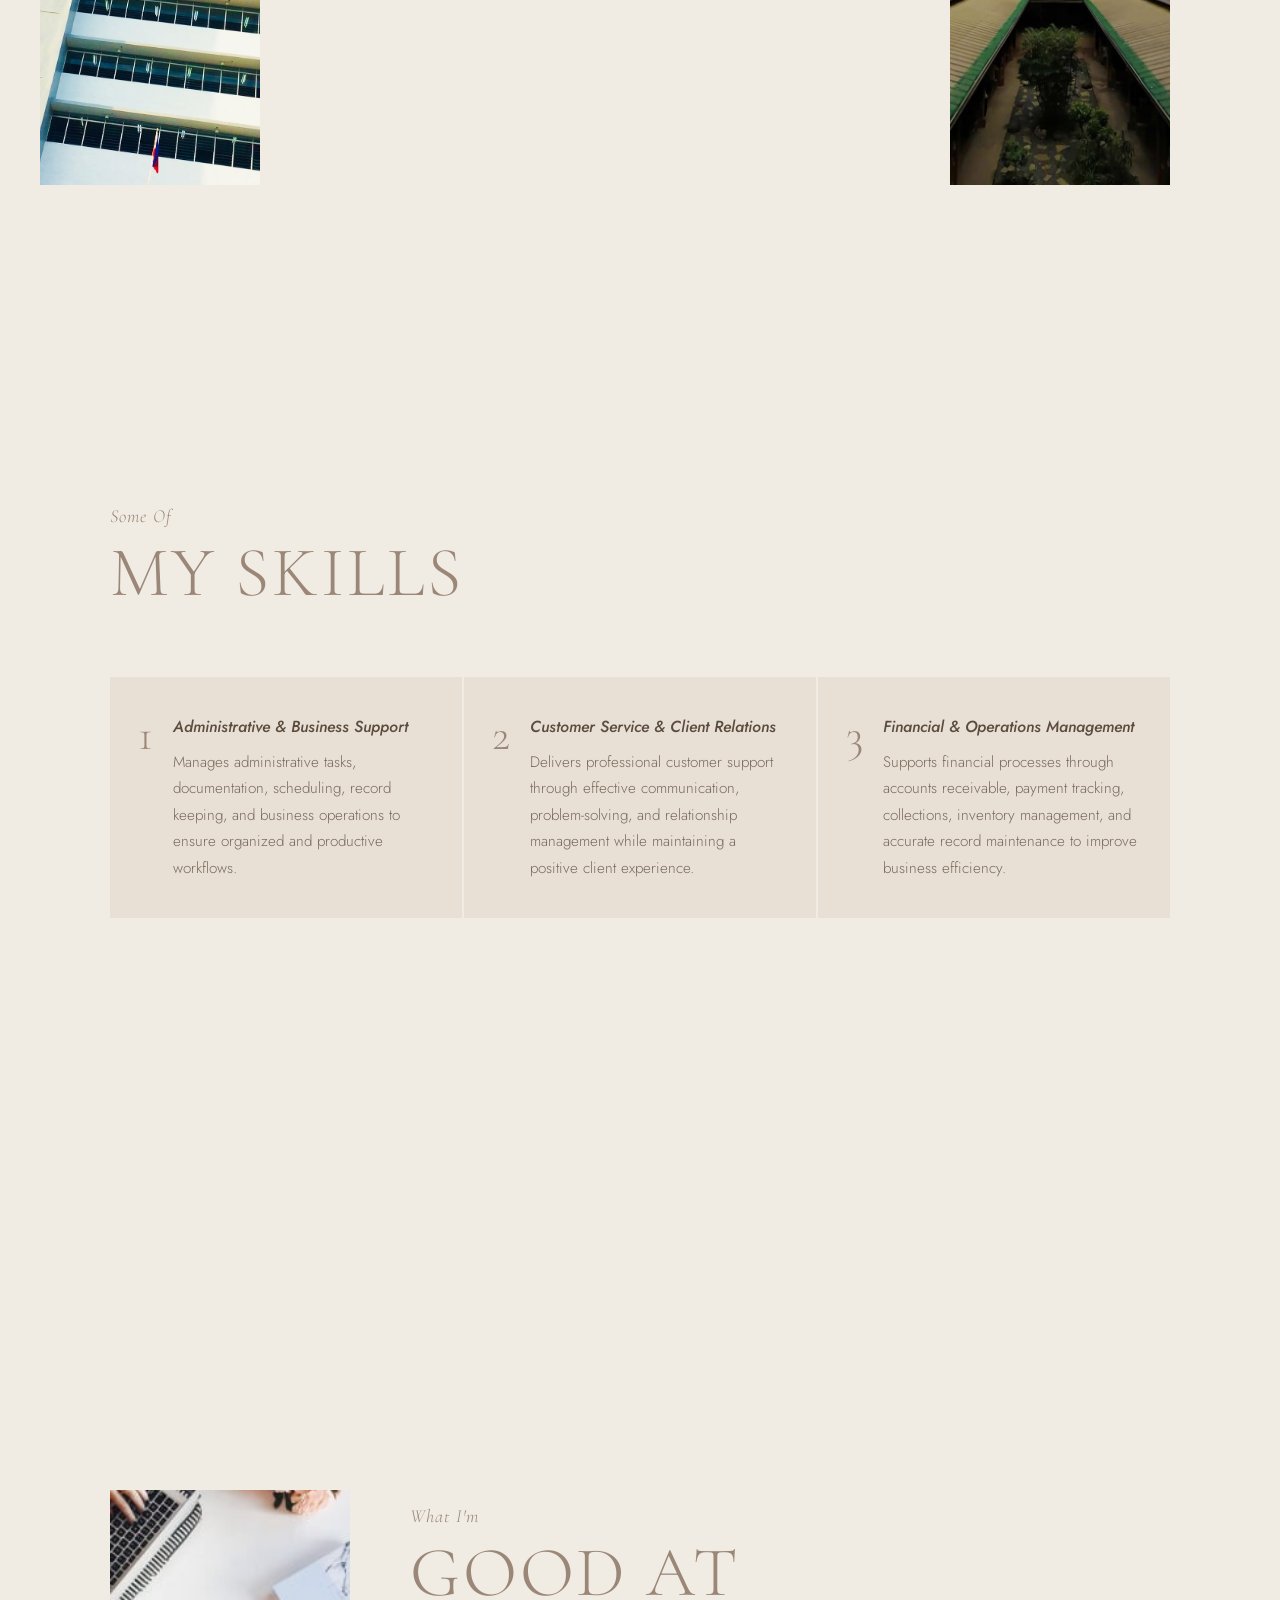
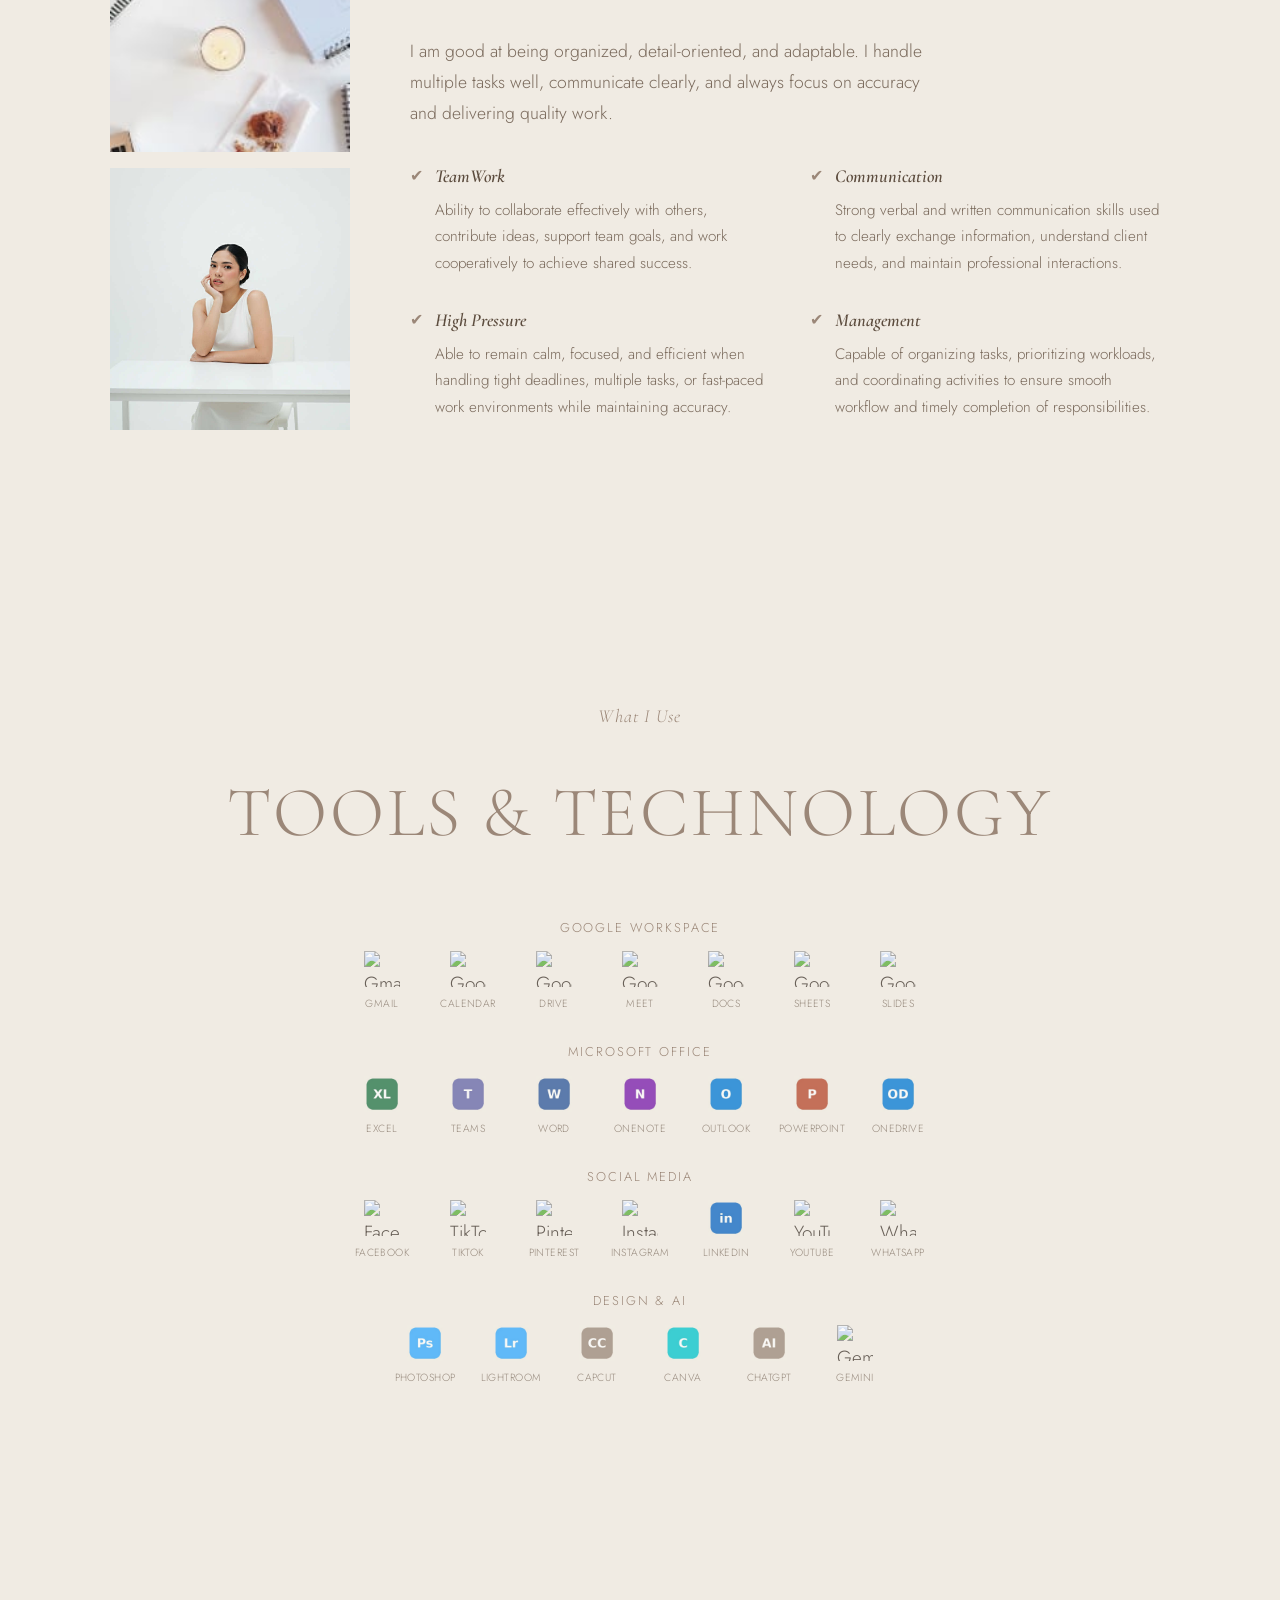
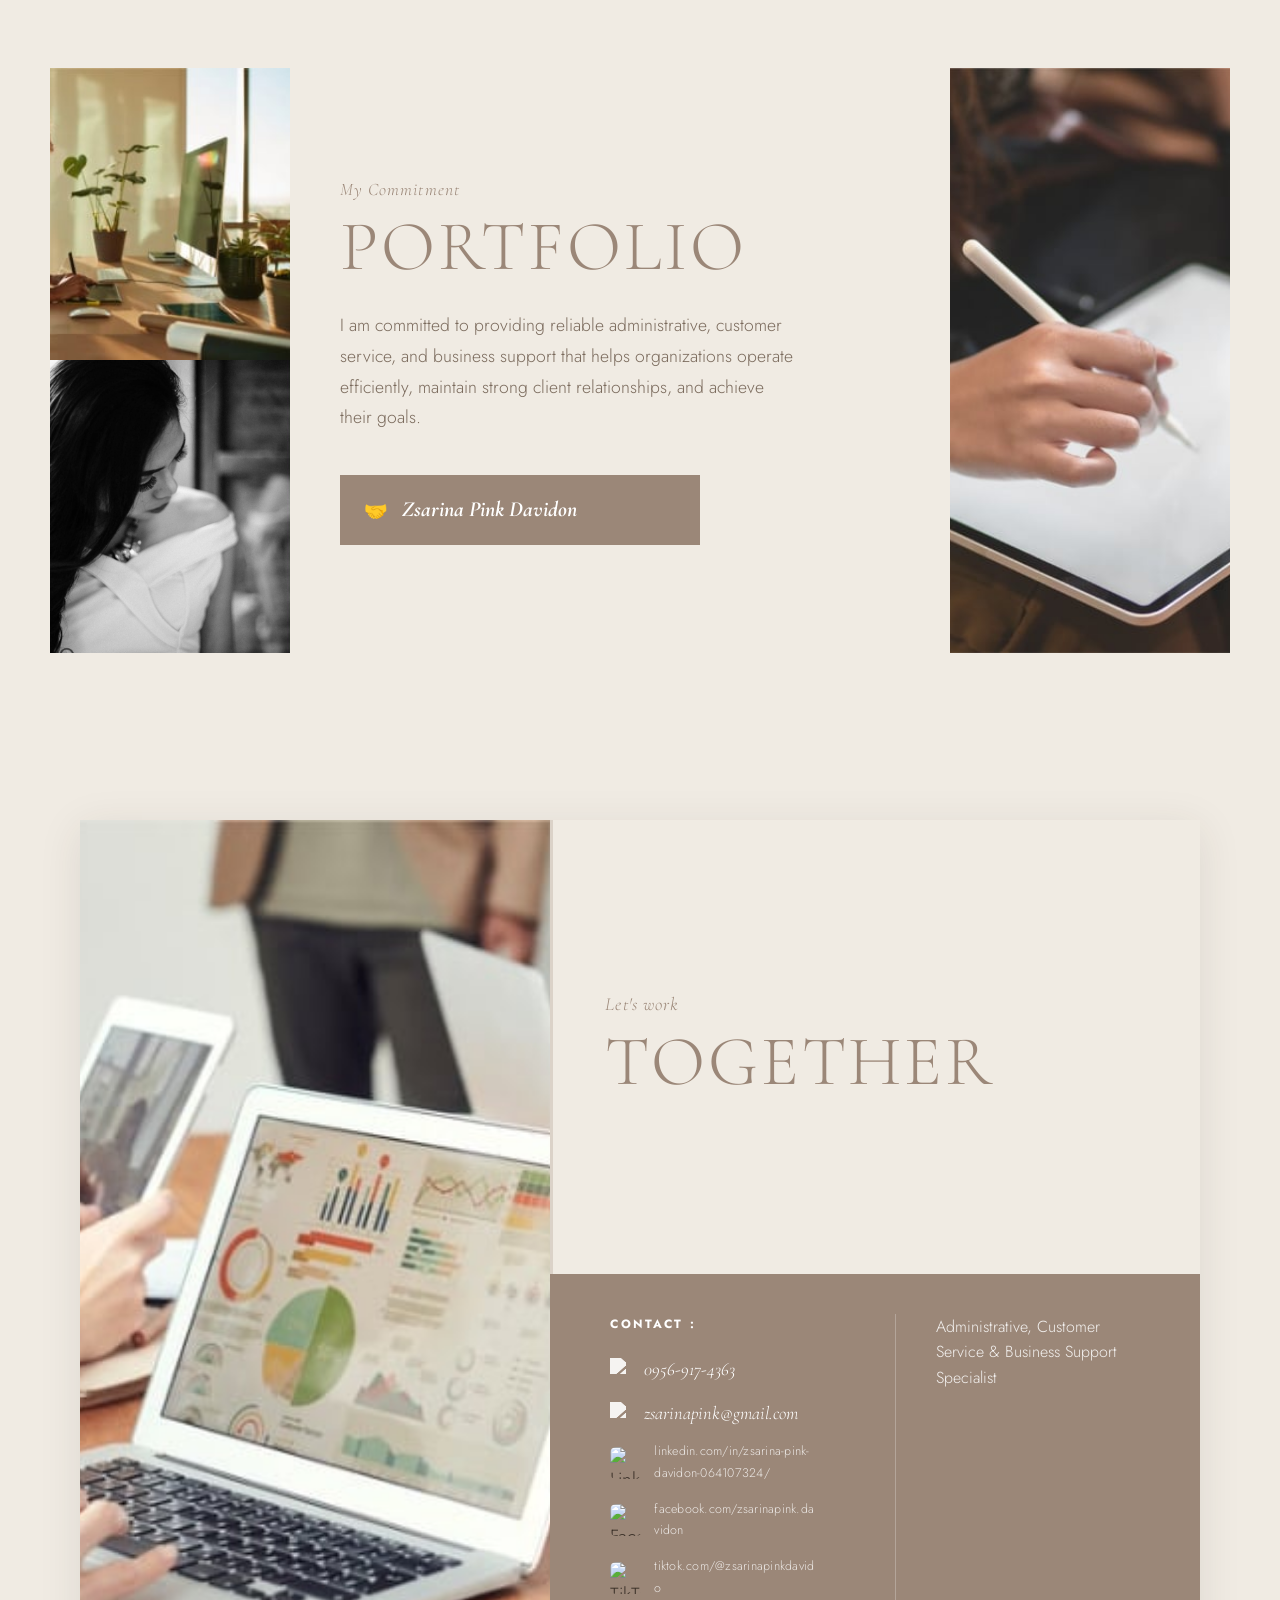
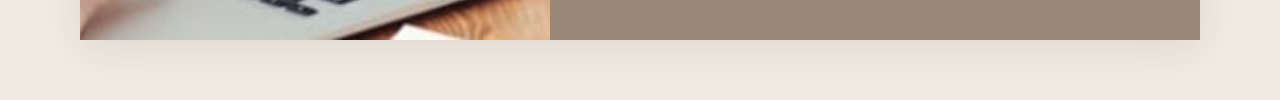
==== commit 56a9c668: "fixed mobile ui" ====
--- a/index.html
+++ b/index.html
@@ -6,13 +6,16 @@
   <title>Zsarina Pink Davidon | Portfolio</title>
   <link rel="preconnect" href="https://fonts.googleapis.com">
   <link href="https://fonts.googleapis.com/css2?family=Cormorant+Garamond:ital,wght@0,300;0,400;0,600;1,300;1,400&family=Jost:wght@300;400;500&display=swap" rel="stylesheet">
-  <link rel="stylesheet" href="style.css?v=4" />
+  <link rel="stylesheet" href="style.css" />
 </head>
 <body>
 
   <!-- TOP NAVBAR -->
   <nav class="topnav">
     <div class="topnav-logo">ZPD</div>
+    <button class="nav-toggle" aria-label="Toggle navigation" aria-expanded="false">
+      <span></span><span></span><span></span>
+    </button>
     <div class="topnav-links">
       <a href="index.html" class="active">Home</a>
       <a href="experience.html">Experience</a>
@@ -369,25 +372,54 @@
 
   <!-- ─────────────── CONTACT ─────────────── -->
   <section id="contact" class="section contact">
+    <div class="contact-inner">
     <div class="contact-photo">
       <img src="assets/contact.jpg" alt="Let's Work Together" onerror="this.style.background='#c9b99a';this.removeAttribute('src')" />
     </div>
     <div class="contact-text">
-      <p class="eyebrow italic">Let's work</p>
-      <h2 class="display-md">TOGETHER</h2>
-      <div class="contact-info">
-        <div class="contact-detail">
-          <span>📞</span>
-          <a href="tel:+639569174363">0956-917-4363</a>
-        </div>
-        <div class="contact-detail">
-          <span>✉️</span>
-          <a href="mailto:zsarinapink@gmail.com">zsarinapink@gmail.com</a>
-        </div>
-        <div class="contact-role">
-          <p>Administrative, Customer Service &amp; Business Support Specialist</p>
-        </div>
-      </div>
+
+      <!-- upper cream band -->
+      <div class="contact-upper">
+        <p class="eyebrow italic">Let's work</p>
+        <h2 class="display-md">TOGETHER</h2>
+      </div>
+
+      <!-- lower taupe band -->
+      <div class="contact-lower">
+        <div class="contact-lower-left">
+          <span class="contact-lower-label">Contact :</span>
+          <div class="contact-detail">
+            <img src="https://api.iconify.design/mdi/phone.svg?color=%23ffffff" alt="Phone" />
+            <a href="tel:+639569174363">0956-917-4363</a>
+          </div>
+          <div class="contact-detail">
+            <img src="https://api.iconify.design/mdi/email.svg?color=%23ffffff" alt="Email" />
+            <a href="mailto:zsarinapink@gmail.com">zsarinapink@gmail.com</a>
+          </div>
+          <div class="contact-socials">
+            <div class="contact-social-item">
+              <img src="https://api.iconify.design/simple-icons/linkedin.svg?color=%23ffffff" alt="LinkedIn" />
+              <a href="https://www.linkedin.com/in/zsarina-pink-davidon-064107324/" target="_blank" rel="noopener">linkedin.com/in/zsarina-pink-davidon-064107324/</a>
+            </div>
+            <div class="contact-social-item">
+              <img src="https://api.iconify.design/simple-icons/facebook.svg?color=%23ffffff" alt="Facebook" />
+              <a href="https://www.facebook.com/zsarinapink.davidon" target="_blank" rel="noopener">facebook.com/zsarinapink.davidon</a>
+            </div>
+            <div class="contact-social-item">
+              <img src="https://api.iconify.design/simple-icons/tiktok.svg?color=%23ffffff" alt="TikTok" />
+              <a href="https://www.tiktok.com/@zsarinapinkdavidon" target="_blank" rel="noopener">tiktok.com/@zsarinapinkdavido</a>
+            </div>
+          </div>
+        </div>
+
+        <div class="contact-divider"></div>
+
+        <div class="contact-lower-right">
+          <p class="contact-role-text">Administrative, Customer Service &amp; Business Support Specialist</p>
+        </div>
+      </div>
+
+    </div>
     </div>
   </section>
 
--- a/style.css
+++ b/style.css
@@ -73,6 +73,33 @@
   color: var(--white);
 }
 
+/* ─── HAMBURGER ─── */
+.nav-toggle {
+  display: none;
+  flex-direction: column;
+  justify-content: center;
+  gap: 5px;
+  width: 36px;
+  height: 36px;
+  cursor: pointer;
+  background: none;
+  border: none;
+  padding: 4px;
+  z-index: 110;
+}
+.nav-toggle span {
+  display: block;
+  width: 100%;
+  height: 2px;
+  background: var(--taupe-dk);
+  border-radius: 2px;
+  transition: transform 0.3s, opacity 0.3s;
+  transform-origin: center;
+}
+.nav-toggle.open span:nth-child(1) { transform: translateY(7px) rotate(45deg); }
+.nav-toggle.open span:nth-child(2) { opacity: 0; }
+.nav-toggle.open span:nth-child(3) { transform: translateY(-7px) rotate(-45deg); }
+
 /* ─── SCROLLSPY ─── */
 .scrollspy {
   position: fixed;
@@ -101,7 +128,6 @@
   cursor: pointer;
   text-decoration: none;
 }
-/* label text */
 .spy-dot::before {
   content: attr(data-label);
   order: 1;
@@ -114,7 +140,6 @@
   opacity: 0.5;
   transition: opacity 0.2s, color 0.2s;
 }
-/* dot */
 .spy-dot::after {
   content: '';
   order: 2;
@@ -555,60 +580,251 @@
 .commit-photo-right img { min-height: 300px; }
 
 /* ─── CONTACT ─── */
-.contact { gap: 0; padding: 0 50px; }
+.contact {
+  gap: 0;
+  padding: 20px 80px 60px;
+  align-items: stretch;
+  min-height: 100vh;
+}
+.contact-inner {
+  display: flex;
+  width: 100%;
+  overflow: hidden;
+  box-shadow: 0 8px 40px rgba(58,48,40,0.10);
+  min-height: 75vh;
+}
 .contact-photo {
   flex: 0 0 42%;
-  height: 90vh;
   overflow: hidden;
-}
-.contact-photo img { height: 100%; min-height: 400px; background: #c9b99a; }
+  position: relative;
+  min-height: unset;
+}
+.contact-photo img { width: 100%; height: 100%; object-fit: cover; min-height: 400px; background: #c9b99a; }
+
+/* right side: two-tone column */
 .contact-text {
-  flex: 1.3;
-  padding: 80px 60px;
+  flex: 1;
+  display: flex;
+  flex-direction: column;
+}
+
+/* upper cream band — heading */
+.contact-upper {
+  flex: 1;
+  padding: 60px 52px 40px;
   display: flex;
   flex-direction: column;
   justify-content: center;
-}
-.contact-info { margin-top: 24px; }
+  border-left: 3px solid rgba(155,135,120,0.25);
+  position: relative;
+  background: var(--cream);
+}
+
+/* lower taupe band — contact info + socials */
+.contact-lower {
+  background: var(--taupe);
+  padding: 40px 60px;
+  display: flex;
+  gap: 0;
+  align-items: flex-start;
+}
+.contact-lower-left {
+  flex: 1;
+  padding-right: 40px;
+}
+.contact-lower-label {
+  font-family: var(--font-body);
+  font-size: 0.75rem;
+  font-weight: 700;
+  letter-spacing: 0.18em;
+  text-transform: uppercase;
+  color: var(--white);
+  margin-bottom: 18px;
+  display: block;
+}
 .contact-detail {
   display: flex;
   align-items: center;
   gap: 12px;
-  margin-bottom: 14px;
-  font-size: 1.1rem;
-}
-.contact-detail a { color: var(--text-lt); transition: color 0.2s; }
-.contact-detail a:hover { color: var(--brown); }
-.contact-role {
-  margin-top: 28px;
-  padding: 16px 0;
-  border-top: 1px solid rgba(155,135,120,0.3);
-}
-.contact-role p {
-  font-size: 0.9rem;
-  letter-spacing: 0.08em;
-  text-transform: uppercase;
-  color: var(--taupe);
+  margin-bottom: 12px;
+  font-size: 1rem;
+}
+.contact-detail img {
+  width: 22px; height: 22px;
+  object-fit: contain;
+  flex-shrink: 0;
+  filter: brightness(0) invert(1);
+  opacity: 0.9;
+}
+.contact-detail a {
+  color: var(--white);
+  font-style: italic;
+  font-family: var(--font-display);
+  font-size: 1.15rem;
+  transition: opacity 0.2s;
+}
+.contact-detail a:hover { opacity: 0.75; }
+
+/* vertical divider */
+.contact-divider {
+  width: 1px;
+  background: rgba(255,255,255,0.25);
+  align-self: stretch;
+  margin: 0 40px;
+  flex-shrink: 0;
+}
+
+.contact-lower-right {
+  flex: 1;
+  display: flex;
+  align-items: center;
+}
+.contact-role-text {
+  font-size: 1rem;
+  color: rgba(255,255,255,0.88);
+  line-height: 1.6;
   margin: 0;
 }
 
-/* ─── RESPONSIVE ─── */
+/* social row */
+.contact-socials {
+  display: flex;
+  flex-direction: column;
+  gap: 14px;
+  margin-top: 8px;
+}
+.contact-social-item {
+  display: flex;
+  align-items: center;
+  gap: 12px;
+}
+.contact-social-item img {
+  width: 32px; height: 32px;
+  object-fit: contain;
+  flex-shrink: 0;
+  border-radius: 6px;
+}
+.contact-social-item a {
+  font-size: 0.78rem;
+  color: rgba(255,255,255,0.8);
+  word-break: break-all;
+  transition: color 0.2s;
+  letter-spacing: 0.02em;
+}
+.contact-social-item a:hover { color: var(--white); }
+
+/* ─── RESPONSIVE: TABLET ─── */
 @media (max-width: 900px) {
-  .section { flex-direction: column; padding: 100px 28px 60px; gap: 36px; }
-  .hero { flex-direction: column-reverse; }
-  .hero-photo { max-width: 100%; width: 100%; height: 50vh; }
-  .about-photo { flex: 0 0 320px; width: 100%; }
-  .edu-photos { flex-direction: row; height: 200px; flex: none; width: 100%; }
+
+  /* NAV */
+  .topnav { padding: 0 20px; }
+  .nav-toggle { display: flex; }
+  .topnav-links {
+    display: none;
+    position: fixed;
+    top: 60px; left: 0; right: 0;
+    background: rgba(240,235,227,0.98);
+    backdrop-filter: blur(12px);
+    flex-direction: column;
+    align-items: stretch;
+    gap: 0;
+    padding: 12px 0 20px;
+    border-bottom: 1px solid rgba(155,135,120,0.2);
+    z-index: 99;
+  }
+  .topnav-links.open { display: flex; }
+  .topnav-links a {
+    padding: 14px 28px;
+    font-size: 0.85rem;
+    border-radius: 0;
+    border-bottom: 1px solid rgba(155,135,120,0.1);
+  }
+  .topnav-links a:last-child { border-bottom: none; }
+
+  /* SCROLLSPY */
+  .scrollspy { display: none; }
+
+  /* SECTIONS */
+  .section { flex-direction: column; padding: 90px 22px 56px; gap: 32px; min-height: auto; }
+
+  /* HERO */
+  .hero { flex-direction: column-reverse; padding-top: 80px; }
+  .hero-photo { max-width: 100%; width: 100%; height: 48vh; }
+  .hero-text { padding-right: 0; }
+  .hero-sub { font-size: 1rem; }
+
+  /* ABOUT */
+  .about { gap: 32px; }
+  .about-photo { flex: none; width: 100%; height: 300px; }
+  .briefcase-badge { left: 12px; }
+
+  /* VISION */
+  .vision { gap: 32px; }
+  .vision-right { flex: none; width: 100%; height: 44vh; flex-direction: row; }
+
+  /* EDUCATION */
+  .education { padding-left: 22px; gap: 0; flex-direction: column; }
+  .edu-photos { flex-direction: row; height: 180px; flex: none; width: 100%; }
+  .edu-photos-right { display: none; }
+  .edu-cards { grid-template-columns: 1fr; gap: 24px; }
+
+  /* SKILLS */
   .skills-grid { grid-template-columns: 1fr; }
-  .strengths-photos { flex-direction: row; height: 200px; flex: none; width: 100%; }
-  .strengths-grid { grid-template-columns: 1fr; }
-  .commit-photos { flex-direction: row; height: 200px; flex: none; width: 100%; }
+
+  /* STRENGTHS */
+  .strengths { gap: 32px; }
+  .strengths-photos { flex-direction: row; height: 180px; flex: none; width: 100%; }
+  .strengths-grid { grid-template-columns: 1fr; gap: 20px; }
+  .strengths-sub { max-width: 100%; }
+
+  /* COMMITMENT */
+  .commitment { padding: 90px 22px 56px; }
+  .commit-photos { flex-direction: row; height: 180px; flex: none; width: 100%; }
+  .commit-text { padding: 0; }
+  .commit-badge { max-width: 100%; }
   .commit-photo-right { display: none; }
-  .contact { flex-direction: column; }
-  .contact-photo { flex: none; width: 100%; height: 40vh; }
-  .contact-text { padding: 40px 28px; }
-  .scrollspy { display: none; }
-  .topnav { padding: 0 20px; }
-  .vision-right { flex: none; width: 100%; height: 50vh; flex-direction: row; }
-  .edu-cards { grid-template-columns: 1fr; }
+
+  /* CONTACT */
+  .contact { min-height: auto; padding: 40px 22px; }
+  .contact-inner { flex-direction: column; }
+  .contact-photo { flex: none; width: 100%; height: 40vh; min-height: unset; }
+  .contact-upper { padding: 32px 24px; border-left: none; border-top: 3px solid rgba(155,135,120,0.25); }
+  .contact-lower { flex-direction: column; gap: 28px; padding: 28px 24px; }
+  .contact-lower-left { padding-right: 0; }
+  .contact-divider { width: 100%; height: 1px; margin: 0; align-self: auto; }
+  .contact-lower-right { align-items: flex-start; }
+}
+
+/* ─── RESPONSIVE: MOBILE ─── */
+@media (max-width: 480px) {
+  body { font-size: 16px; }
+
+  .section { padding: 80px 18px 48px; }
+
+  .display { font-size: clamp(2.8rem, 12vw, 4rem); }
+  .display-md { font-size: clamp(2rem, 10vw, 3rem); }
+
+  .hero { padding-top: 70px; }
+  .hero-photo { height: 40vh; }
+  .photo-label { padding: 12px 16px; }
+  .photo-label strong { font-size: 1.2rem; }
+
+  .about-photo { height: 260px; }
+
+  .vision-right { height: 36vh; }
+
+  .edu-photos { height: 150px; }
+
+  .strengths-photos { height: 150px; }
+
+  .commit-photos { height: 150px; }
+
+  .contact { padding: 32px 18px; }
+  .contact-photo { height: 35vh; }
+
+  .tool-item { width: 54px; }
+  .tools-icons { gap: 16px 14px; }
+  .tools-icons img { width: 30px; height: 30px; }
+
+  .btn-primary, .btn-outline { width: 100%; text-align: center; padding: 14px 20px; }
 }
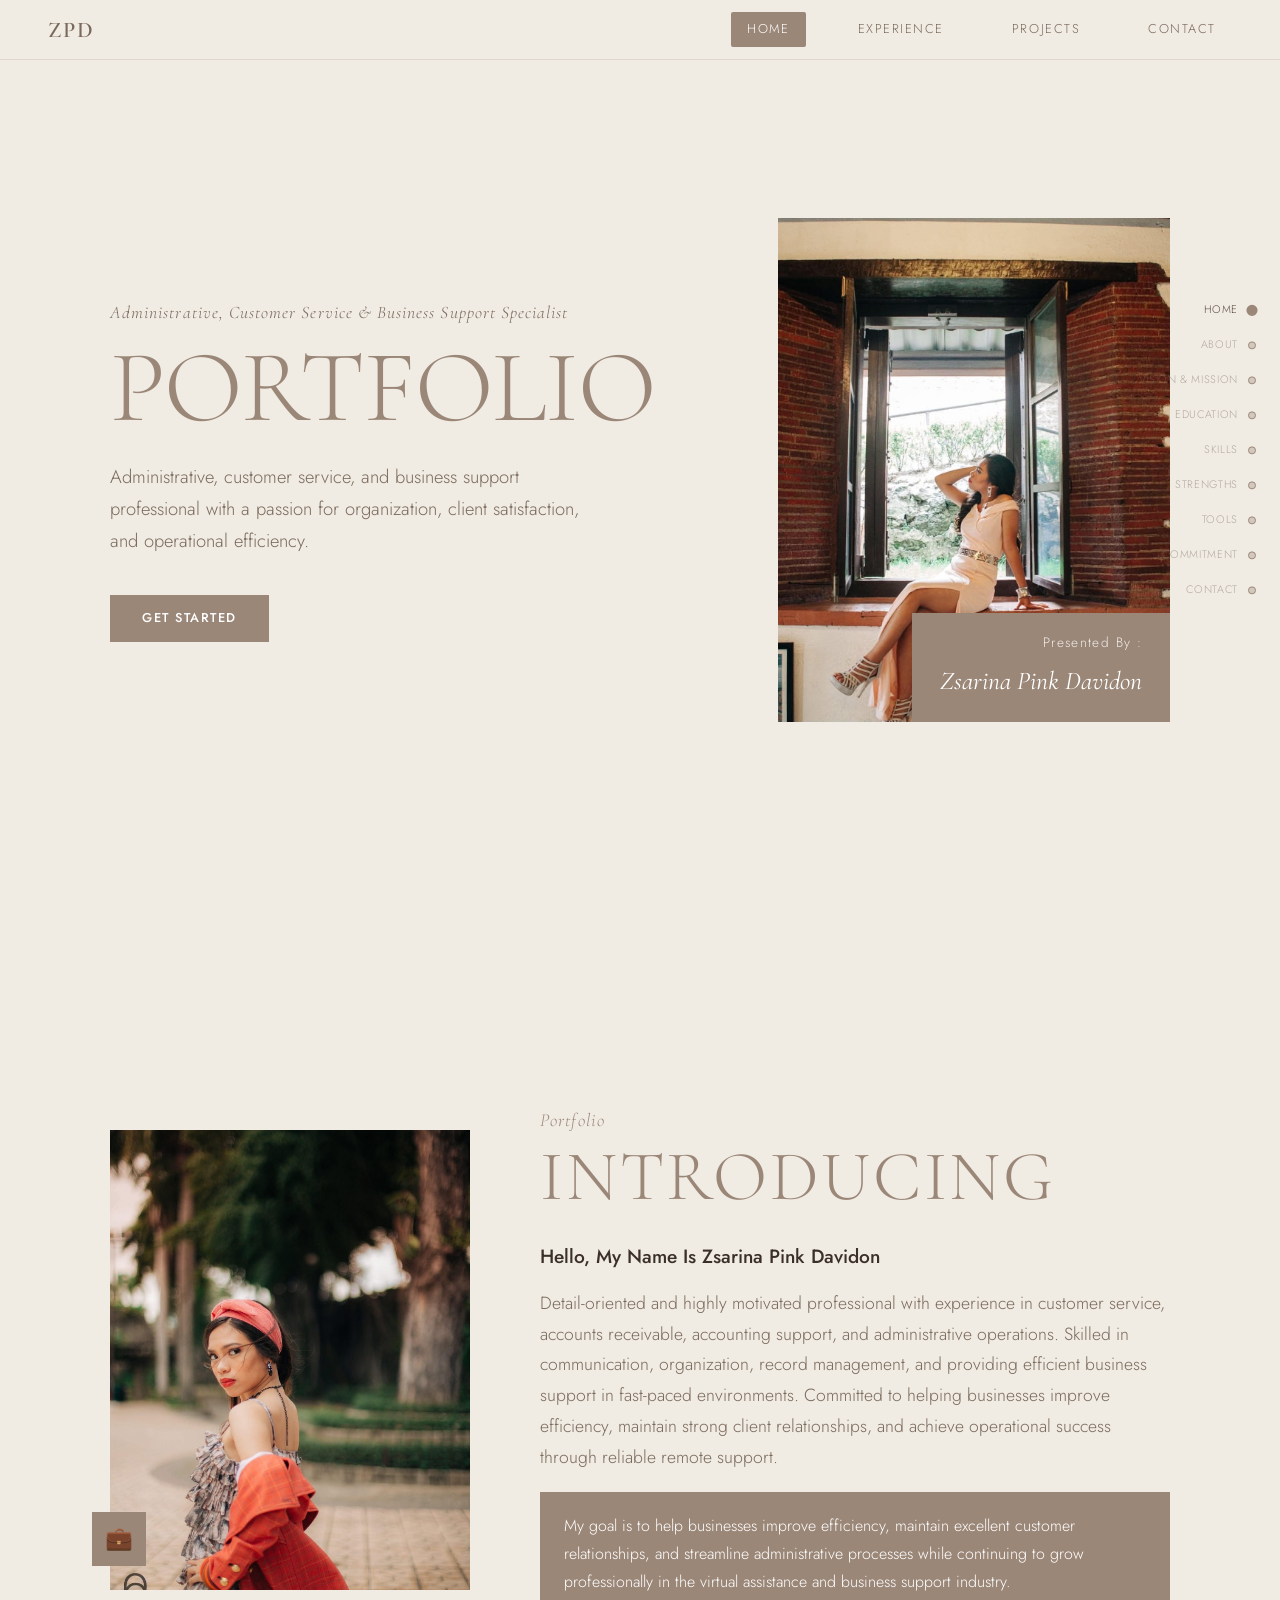
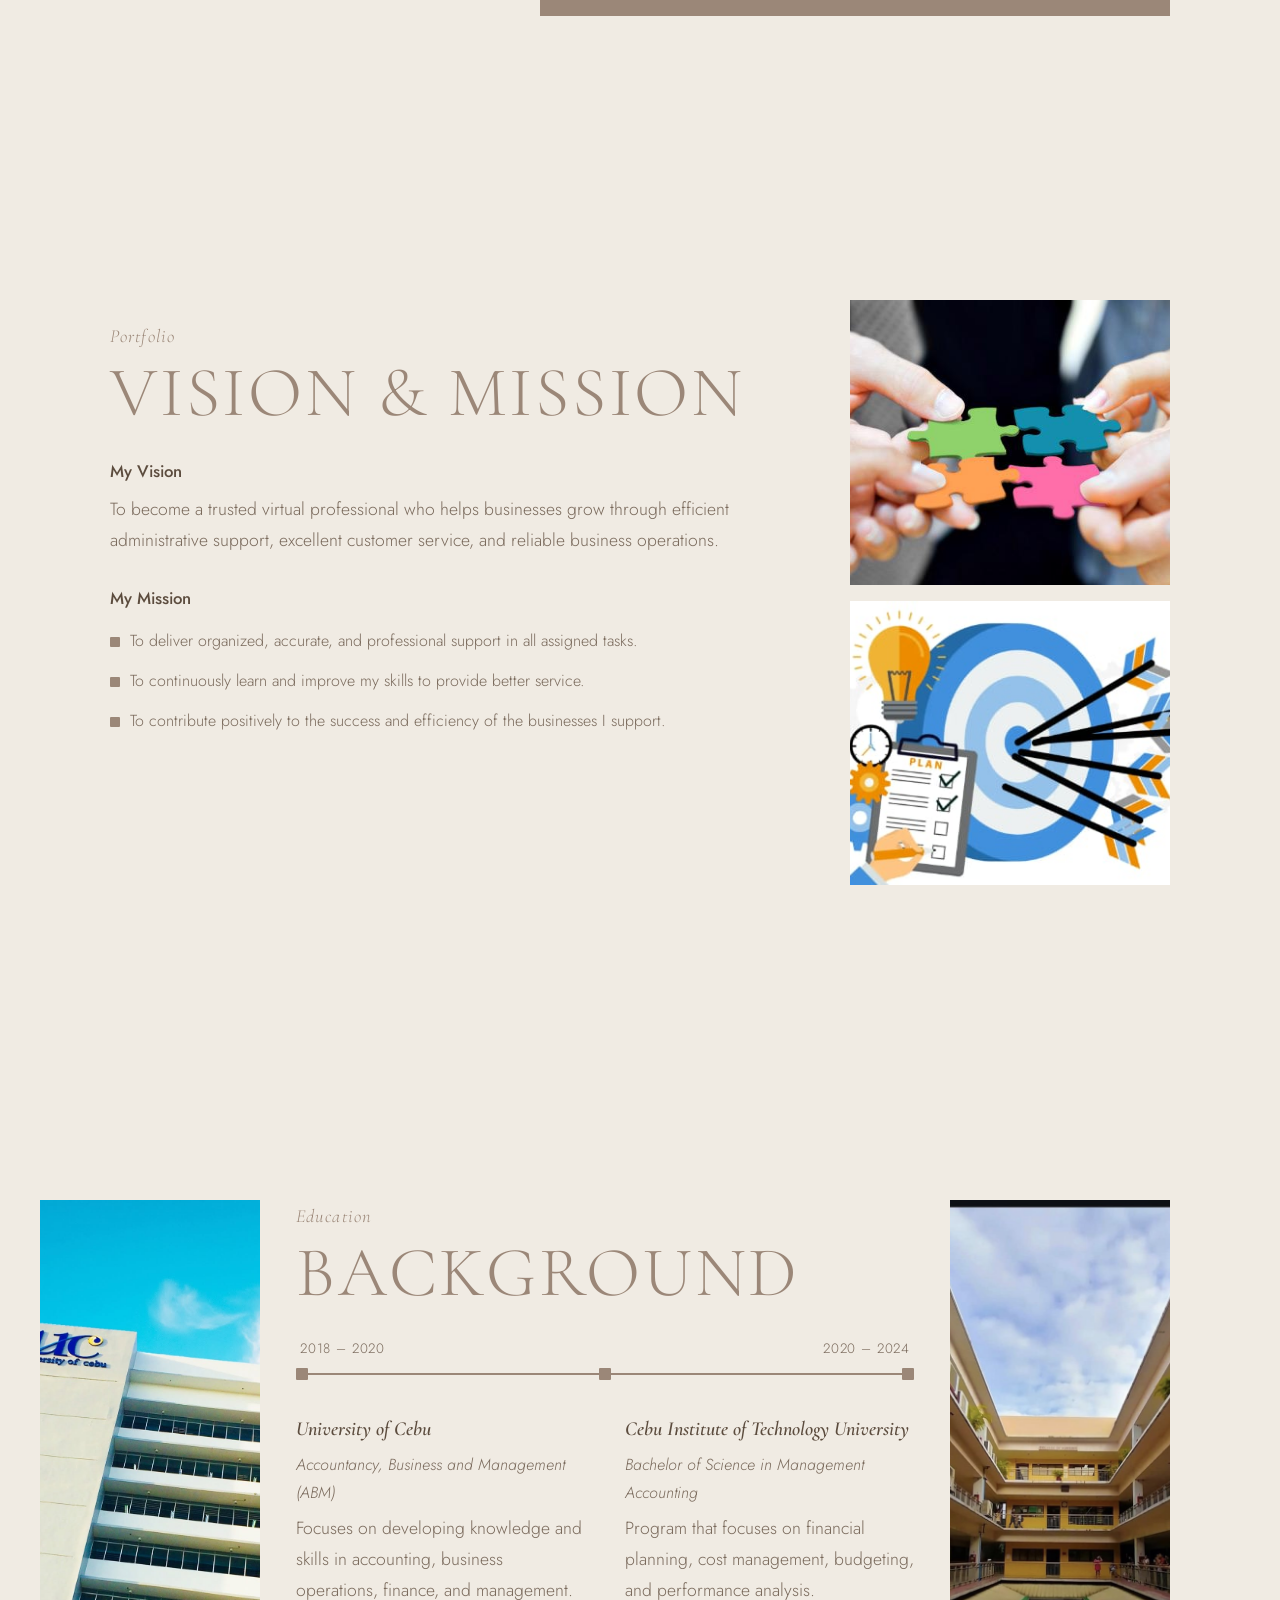
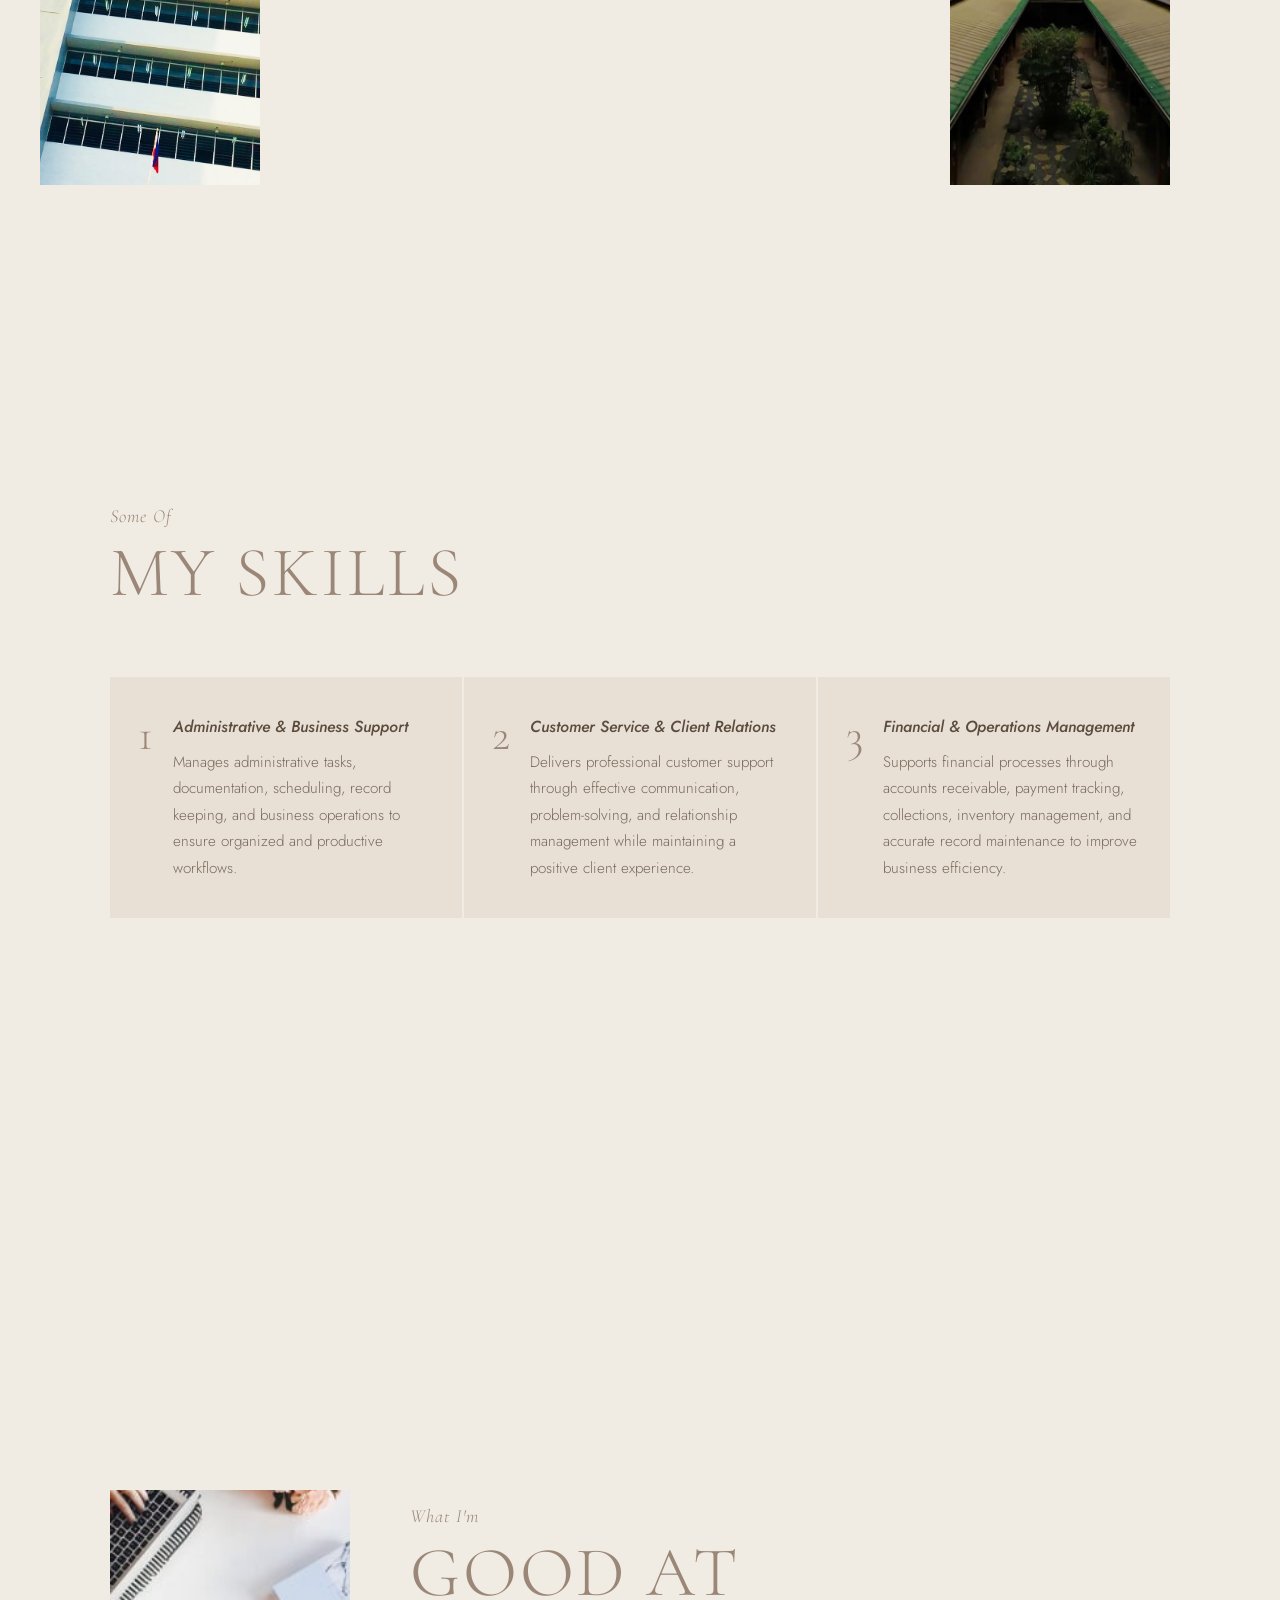
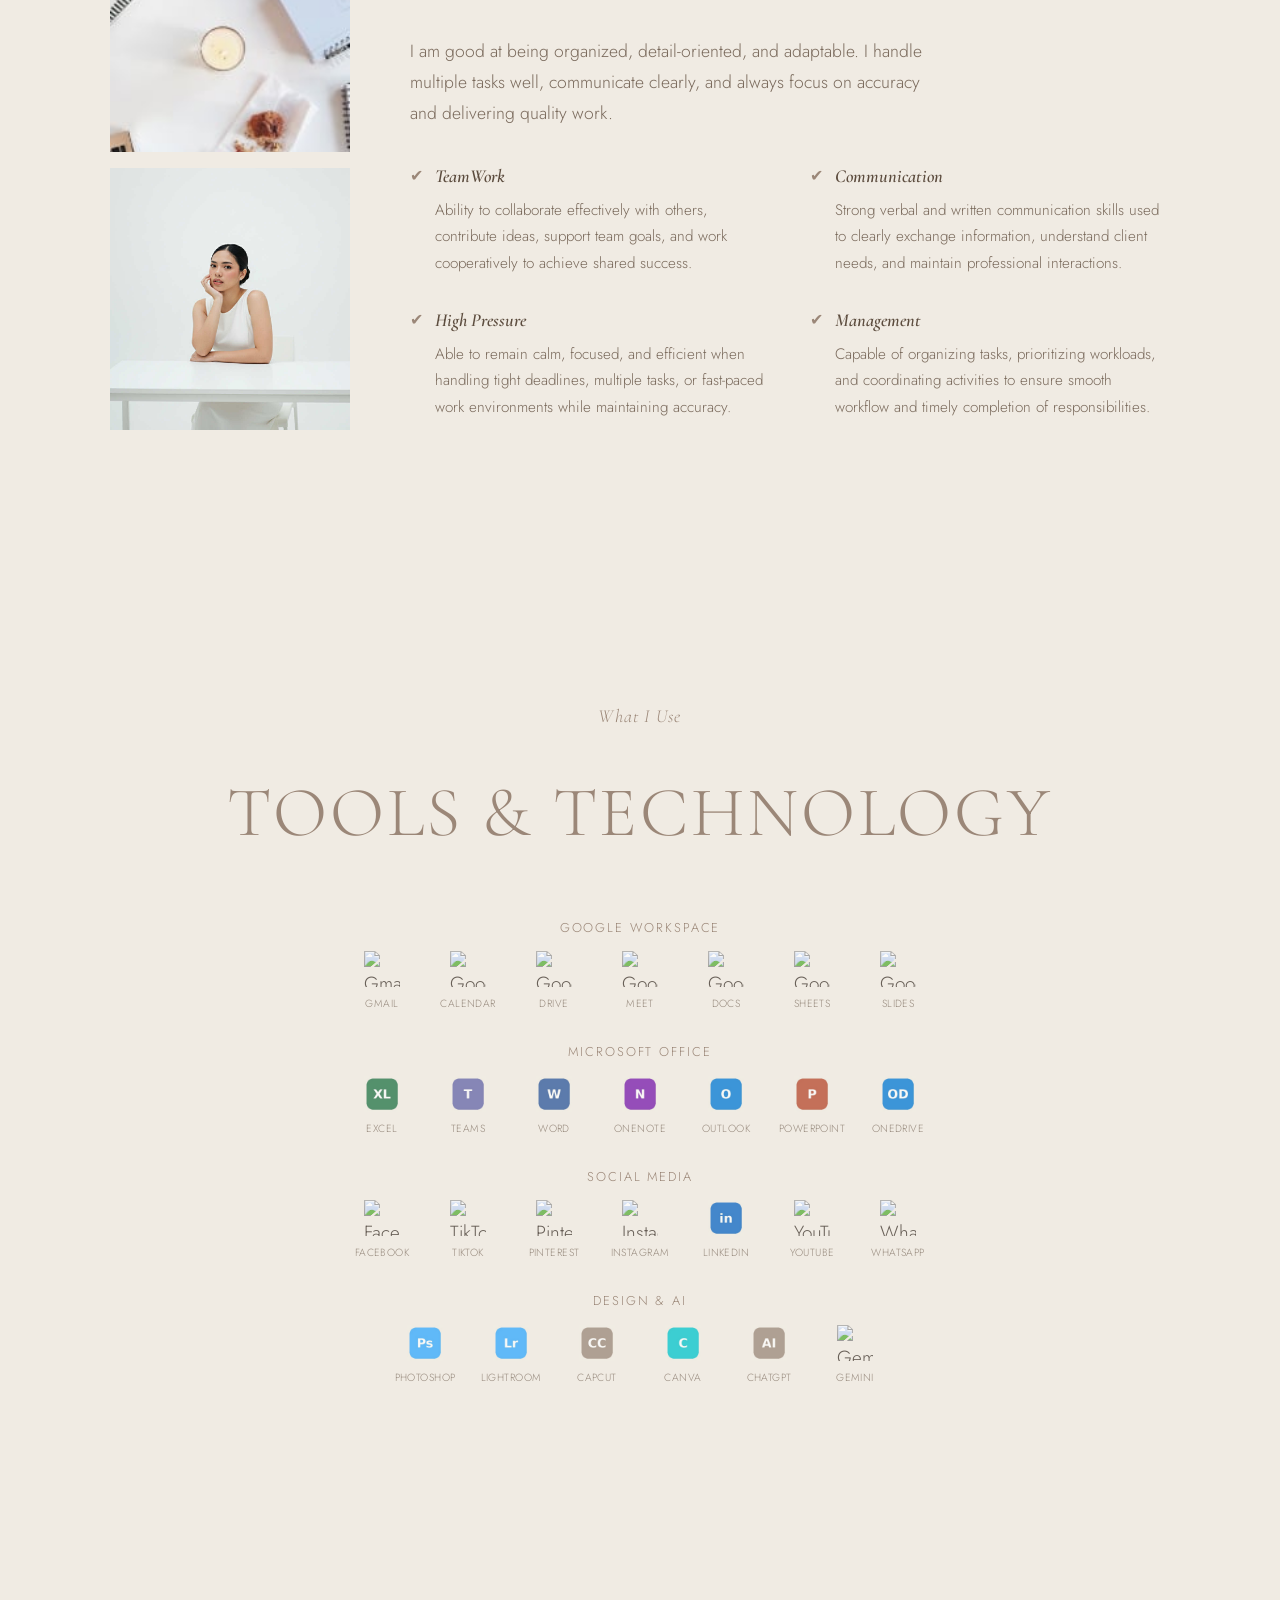
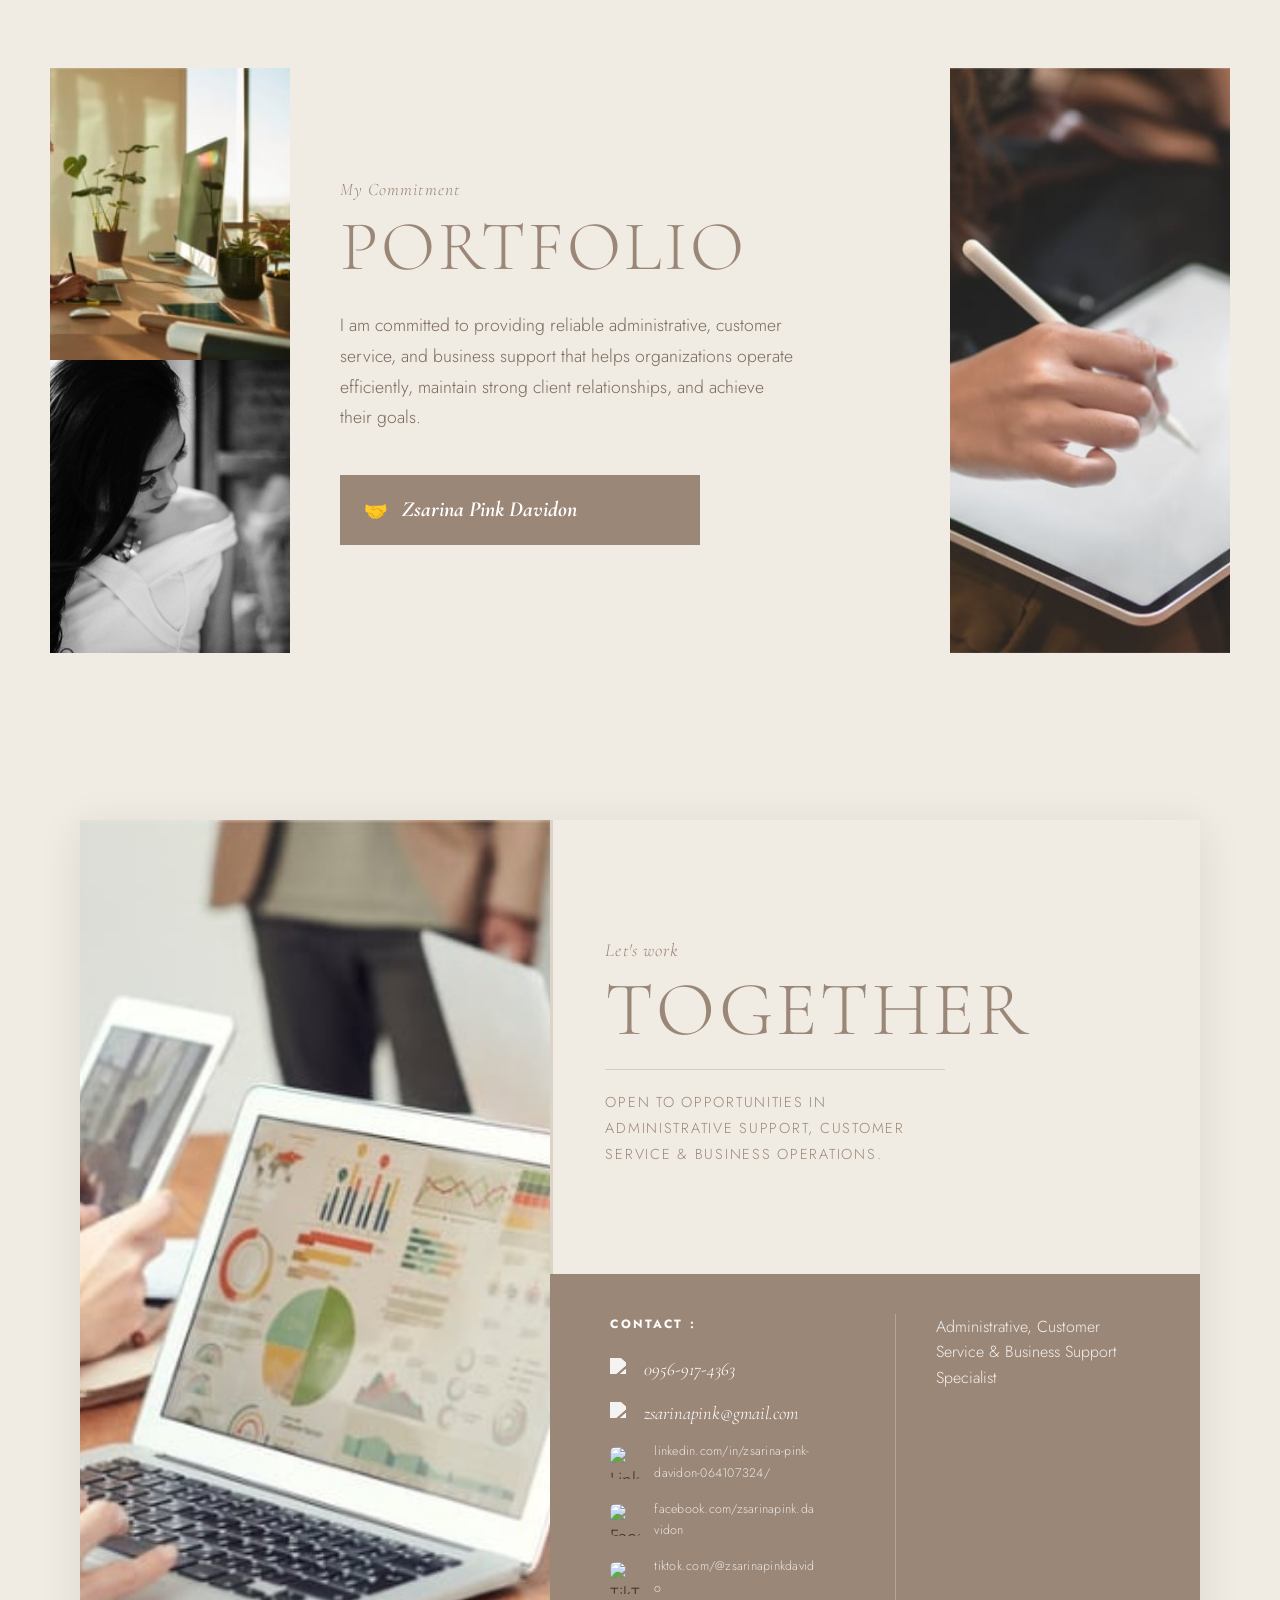
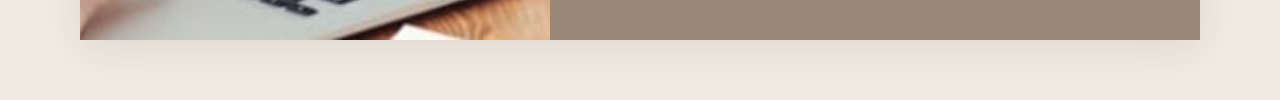
==== commit dd842251: "finishing touches on contacts" ====
--- a/index.html
+++ b/index.html
@@ -382,6 +382,7 @@
       <div class="contact-upper">
         <p class="eyebrow italic">Let's work</p>
         <h2 class="display-md">TOGETHER</h2>
+        <p class="contact-upper-sub">Open to opportunities in administrative support, customer service &amp; business operations.</p>
       </div>
 
       <!-- lower taupe band -->
--- a/style.css
+++ b/style.css
@@ -611,13 +611,28 @@
 /* upper cream band — heading */
 .contact-upper {
   flex: 1;
-  padding: 60px 52px 40px;
+  padding: 52px 52px 44px;
   display: flex;
   flex-direction: column;
   justify-content: center;
   border-left: 3px solid rgba(155,135,120,0.25);
   position: relative;
   background: var(--cream);
+}
+.contact-upper .display-md {
+  font-size: clamp(3rem, 6vw, 5.5rem);
+  margin-bottom: 20px;
+}
+.contact-upper-sub {
+  font-size: 0.9rem;
+  letter-spacing: 0.12em;
+  text-transform: uppercase;
+  color: var(--taupe);
+  margin: 0;
+  max-width: 340px;
+  line-height: 1.8;
+  border-top: 1px solid rgba(155,135,120,0.3);
+  padding-top: 20px;
 }
 
 /* lower taupe band — contact info + socials */
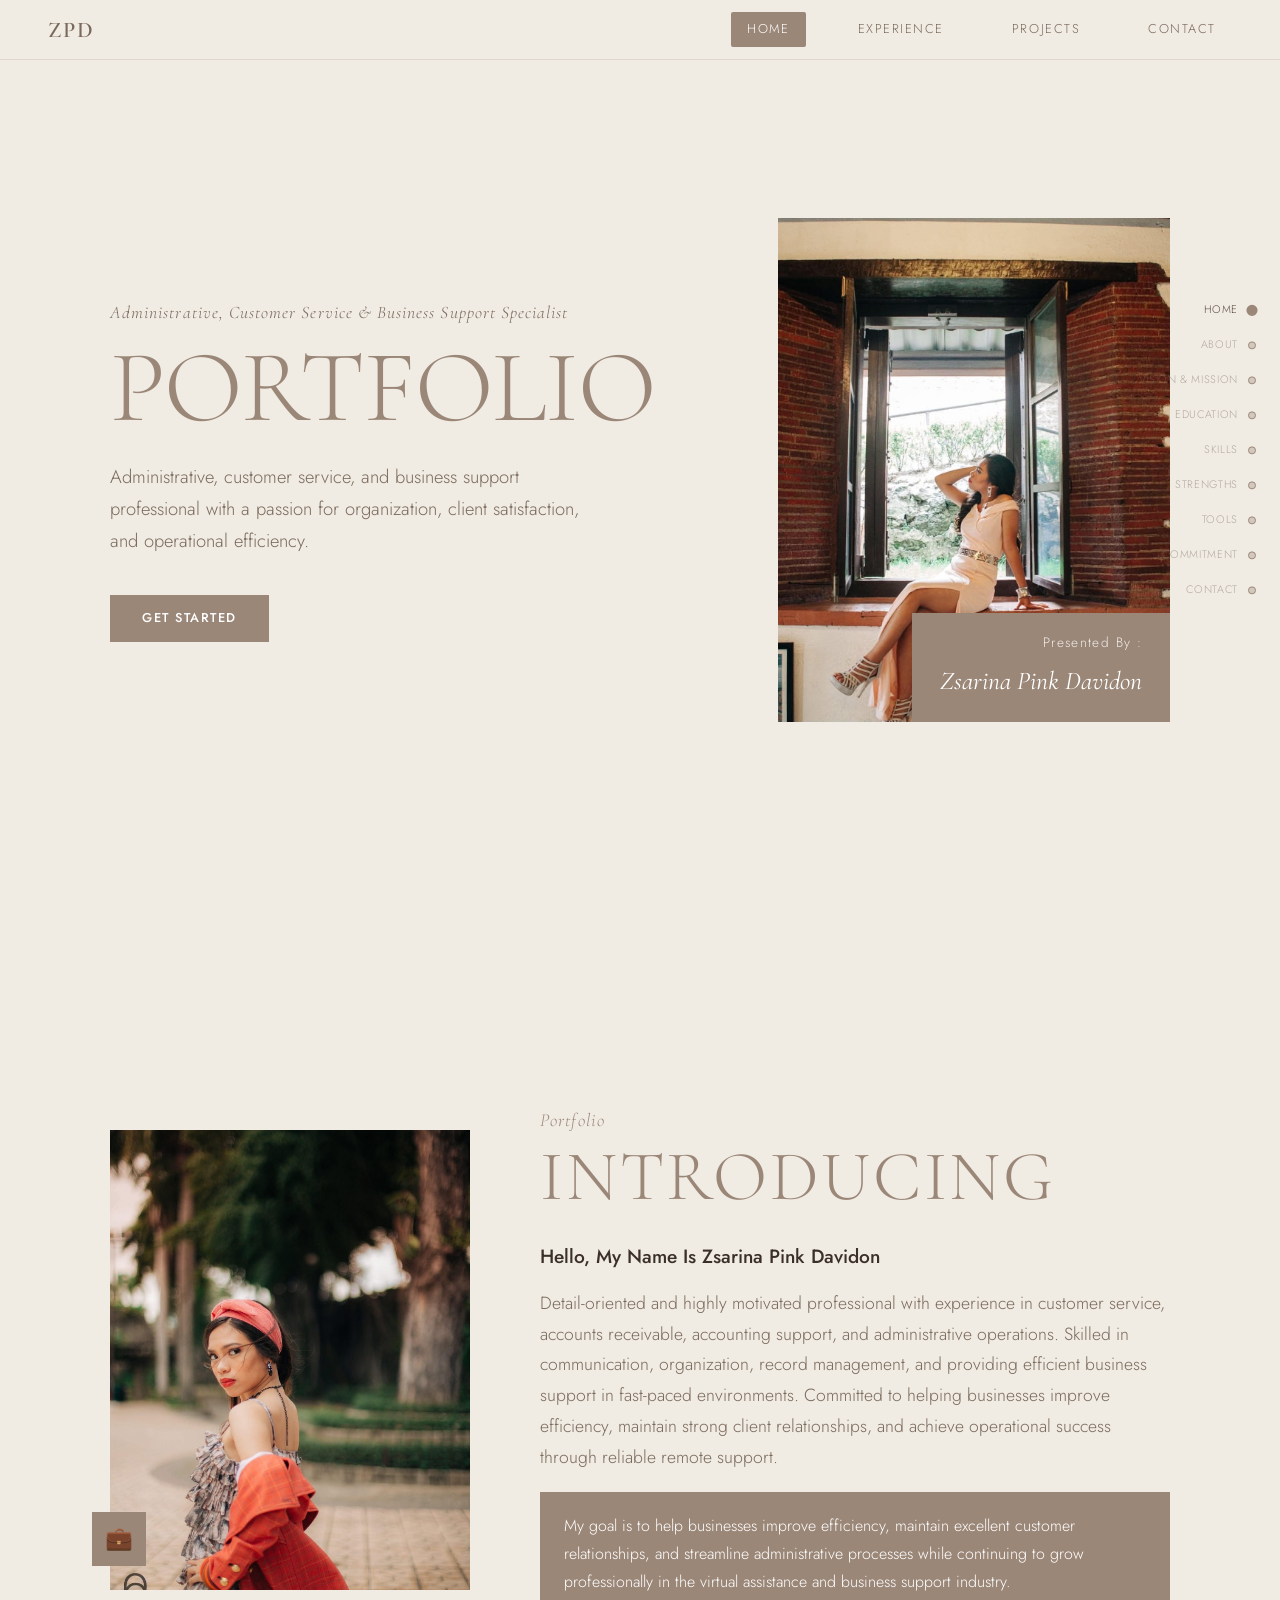
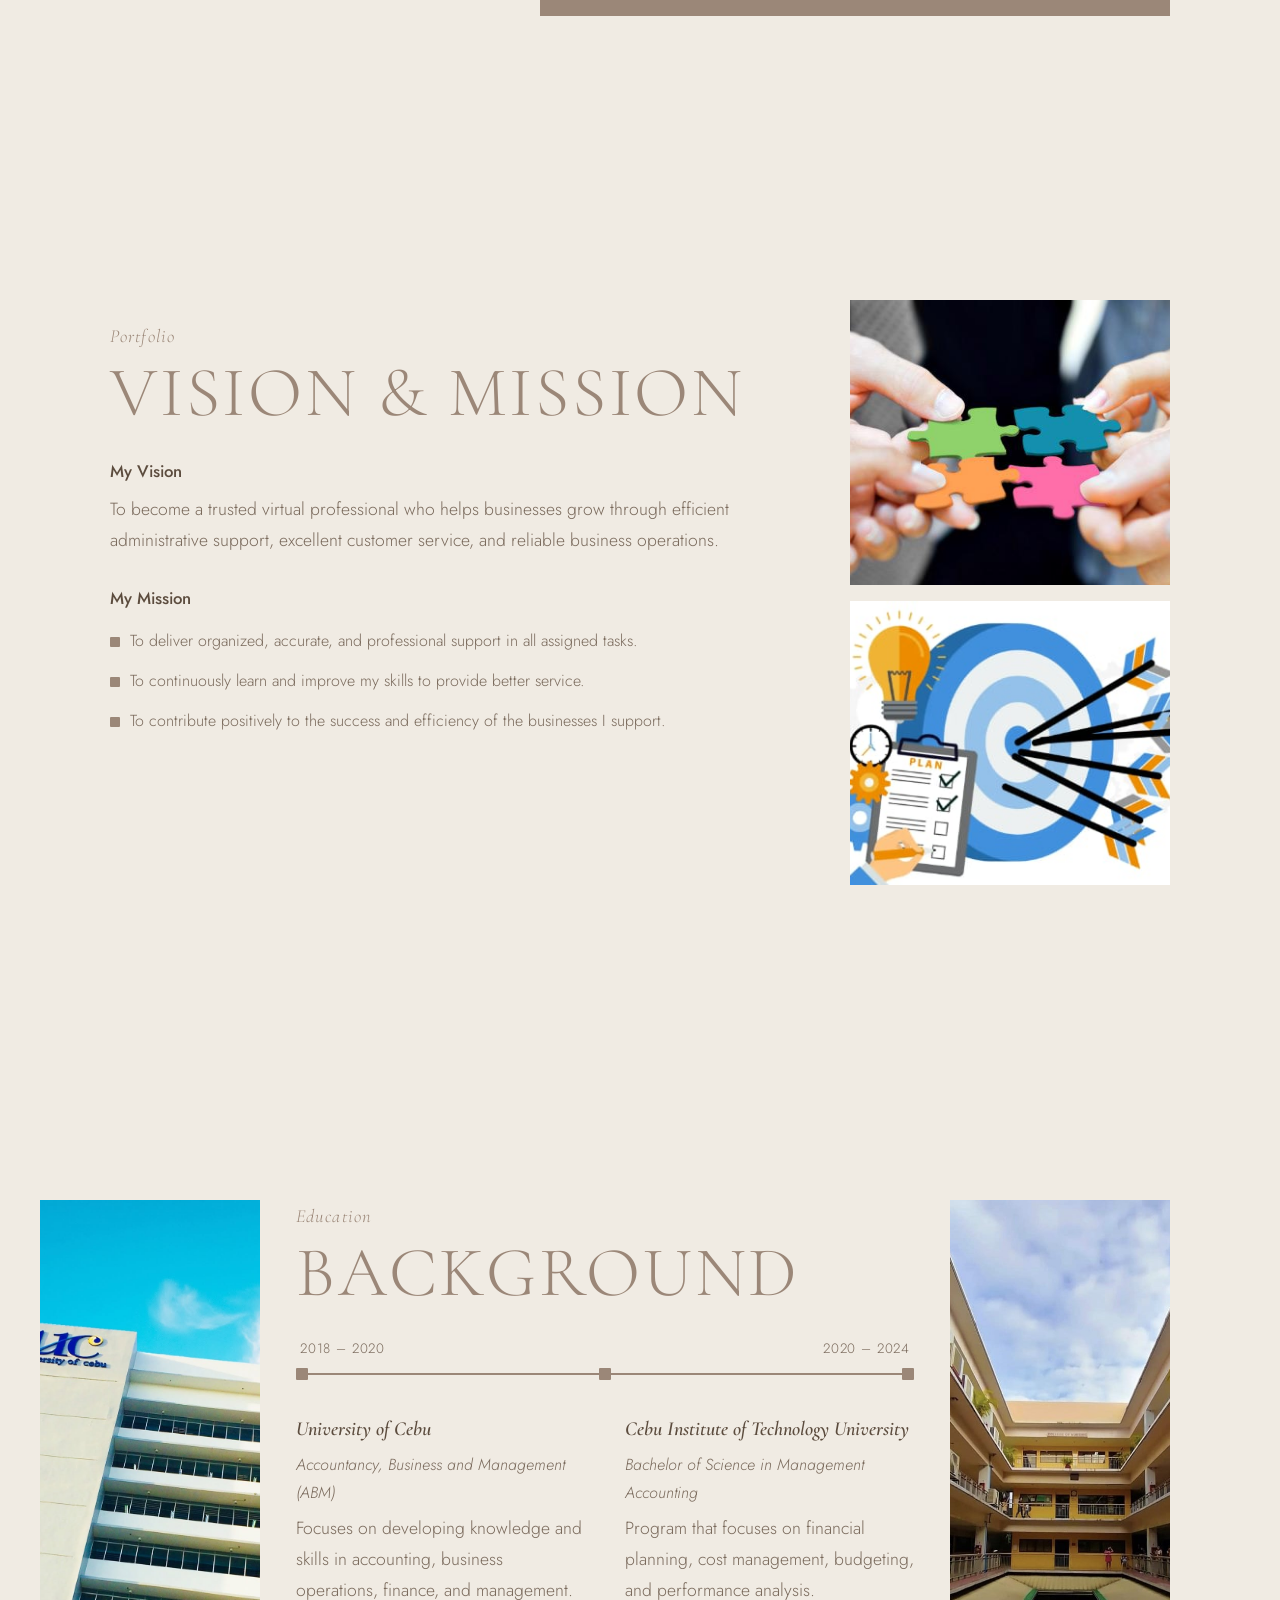
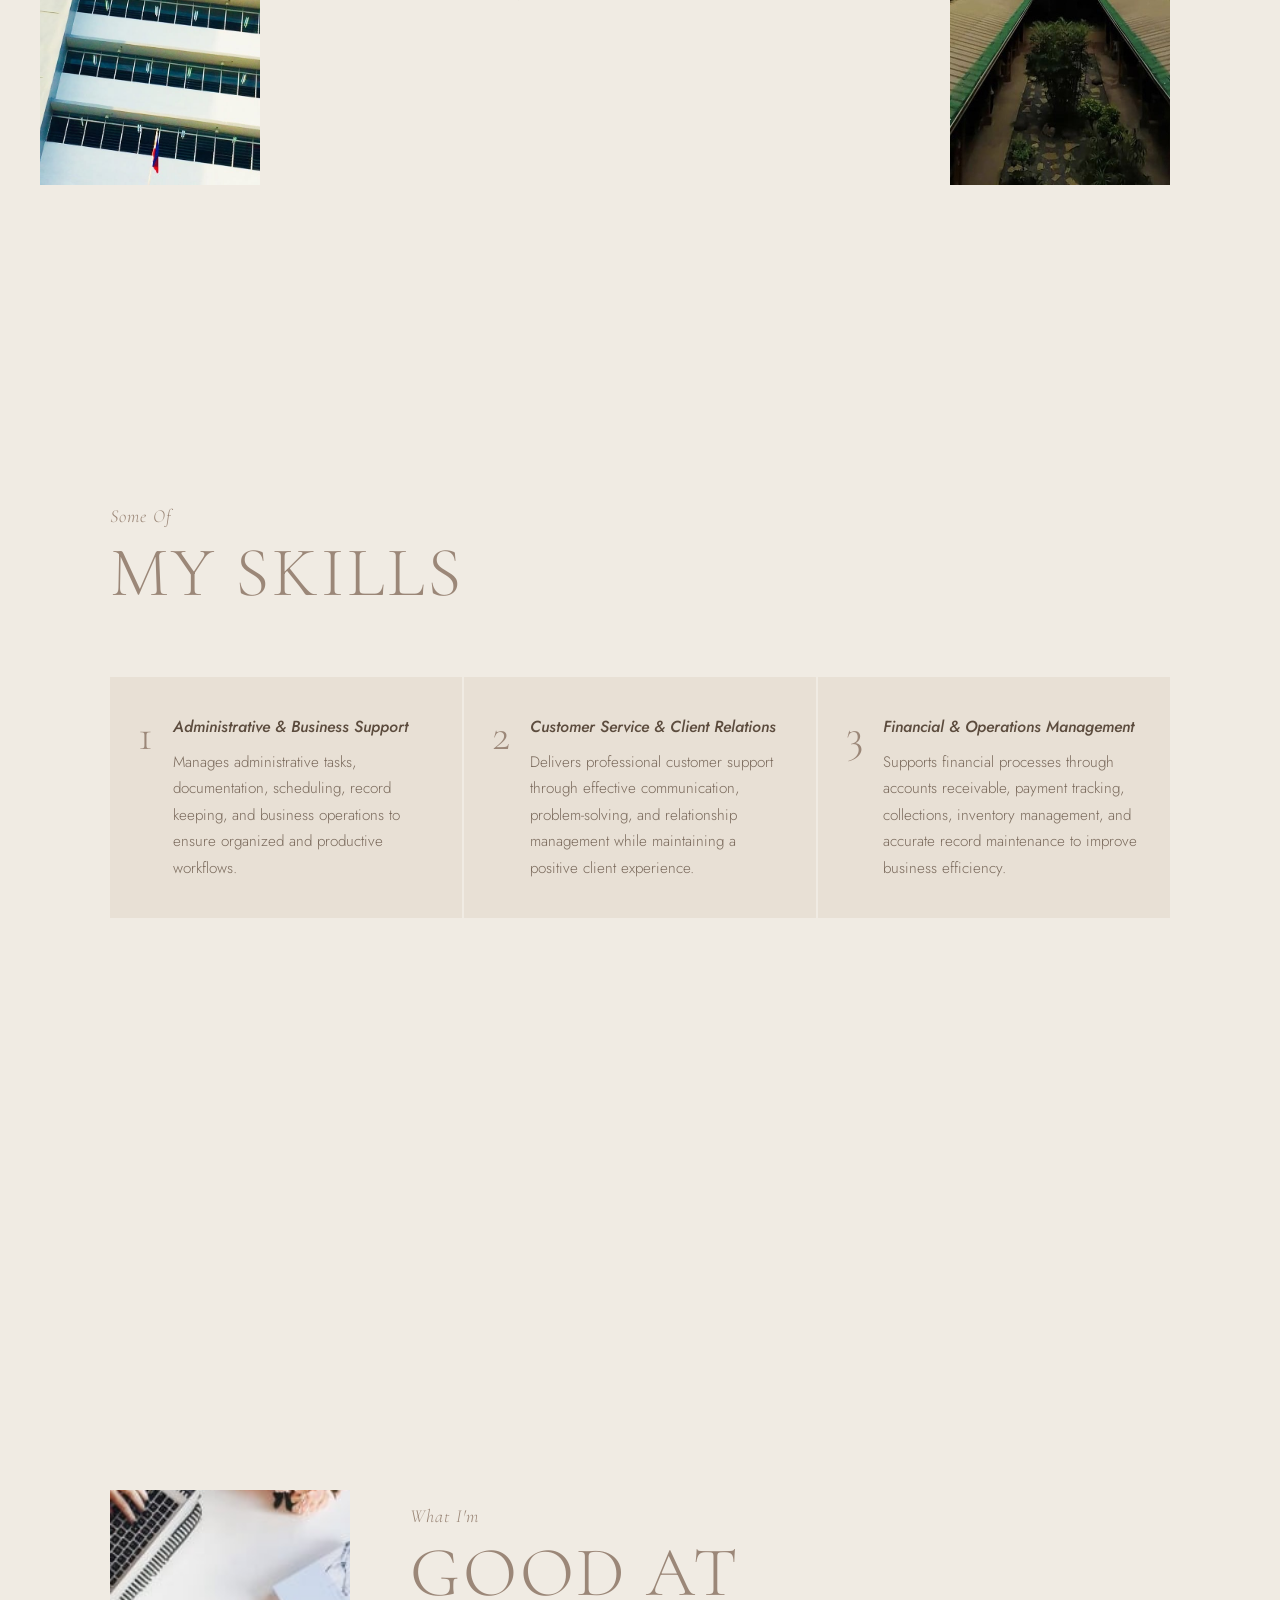
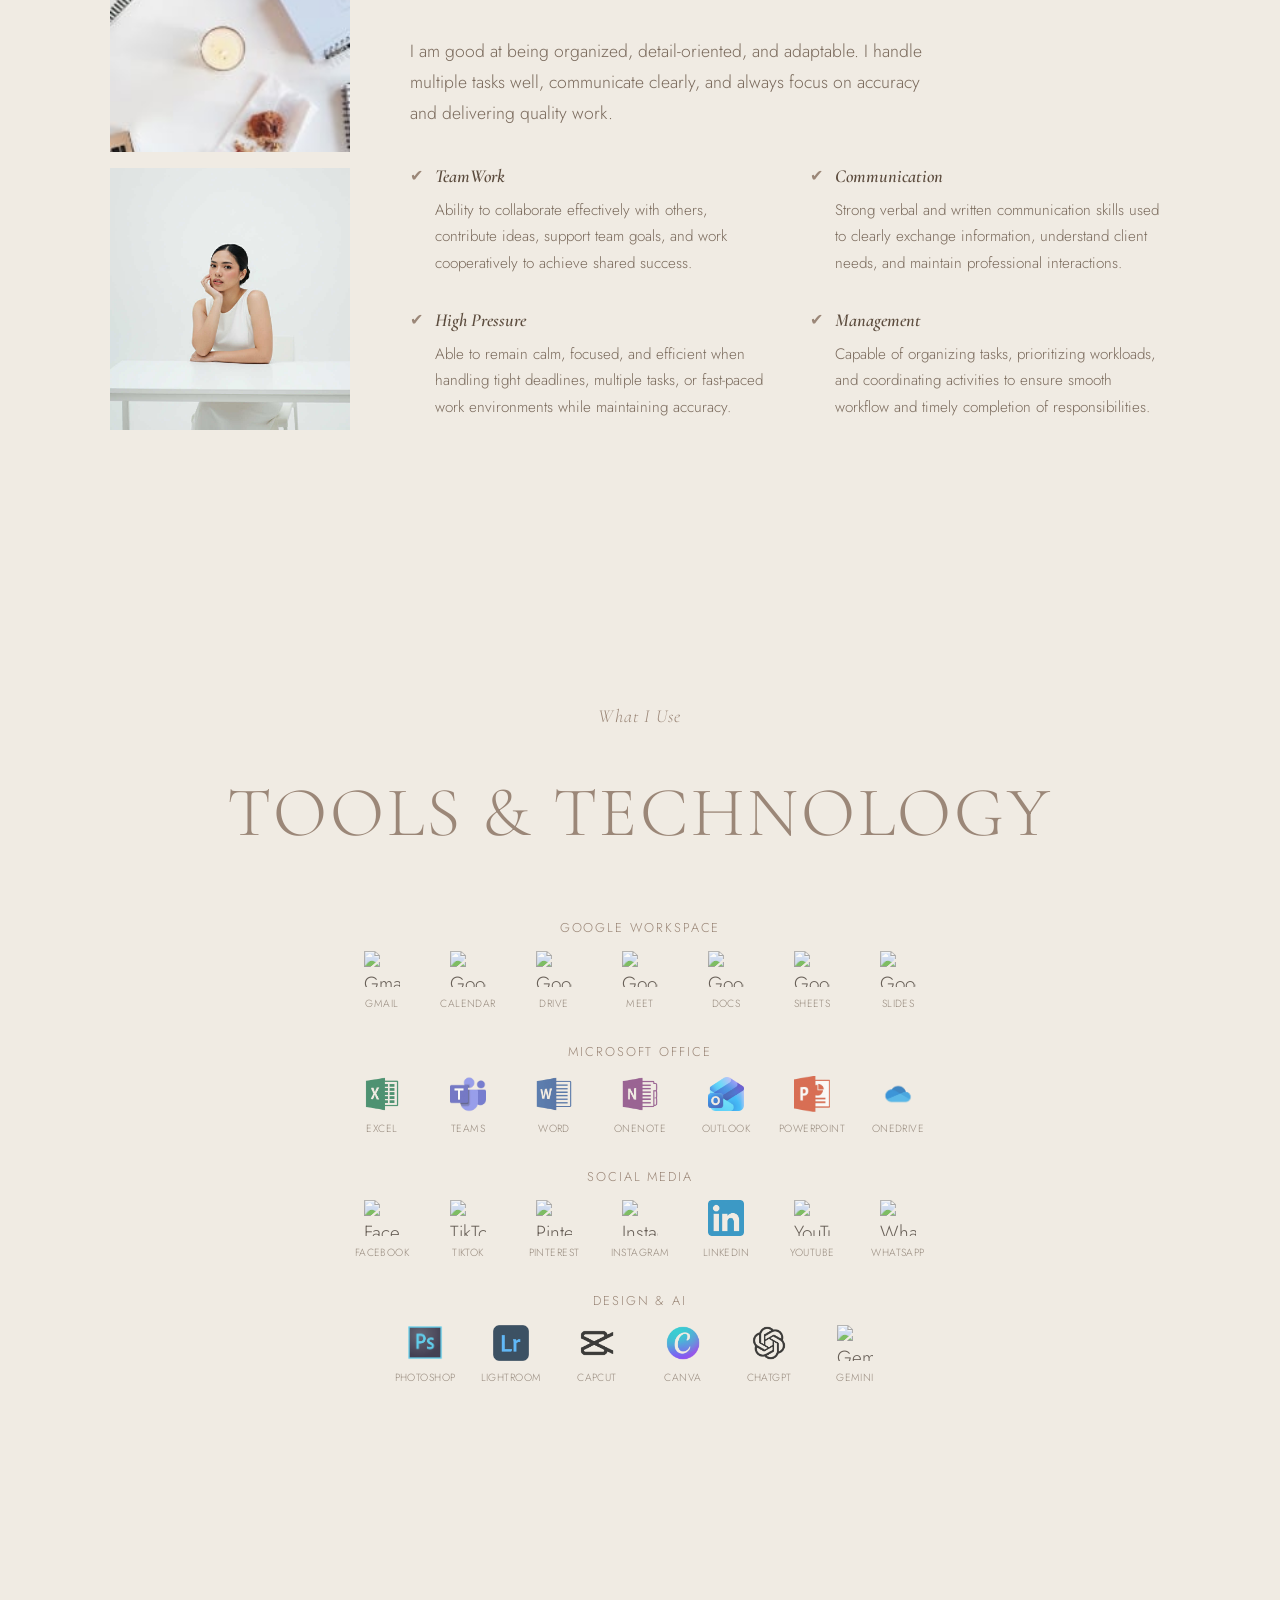
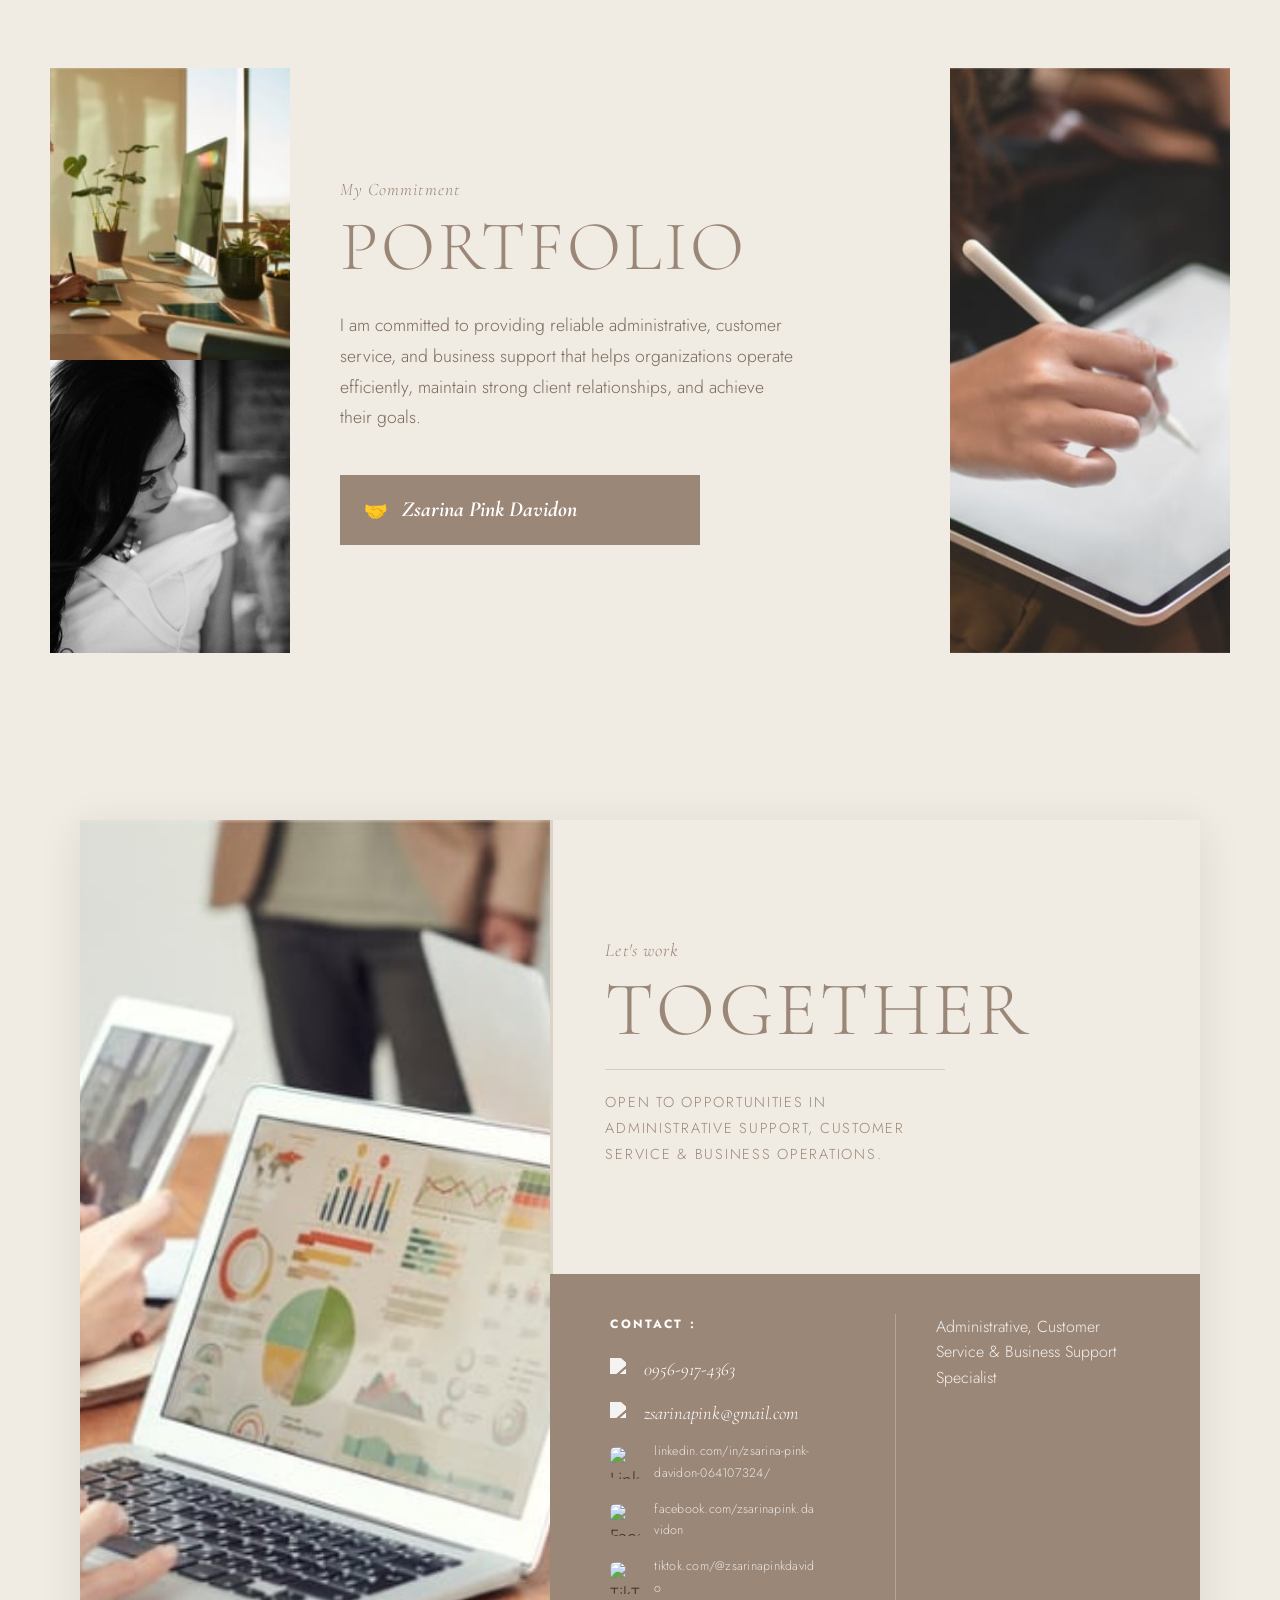
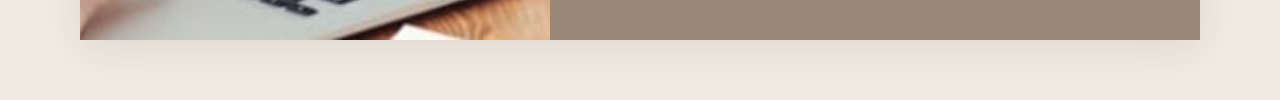
==== commit 10dd2a08: "tools images" ====
--- a/index.html
+++ b/index.html
@@ -408,7 +408,7 @@
             </div>
             <div class="contact-social-item">
               <img src="https://api.iconify.design/simple-icons/tiktok.svg?color=%23ffffff" alt="TikTok" />
-              <a href="https://www.tiktok.com/@zsarinapinkdavidon" target="_blank" rel="noopener">tiktok.com/@zsarinapinkdavido</a>
+              <a href="https://www.tiktok.com/@zsarinapinkdavido" target="_blank" rel="noopener">tiktok.com/@zsarinapinkdavido</a>
             </div>
           </div>
         </div>
